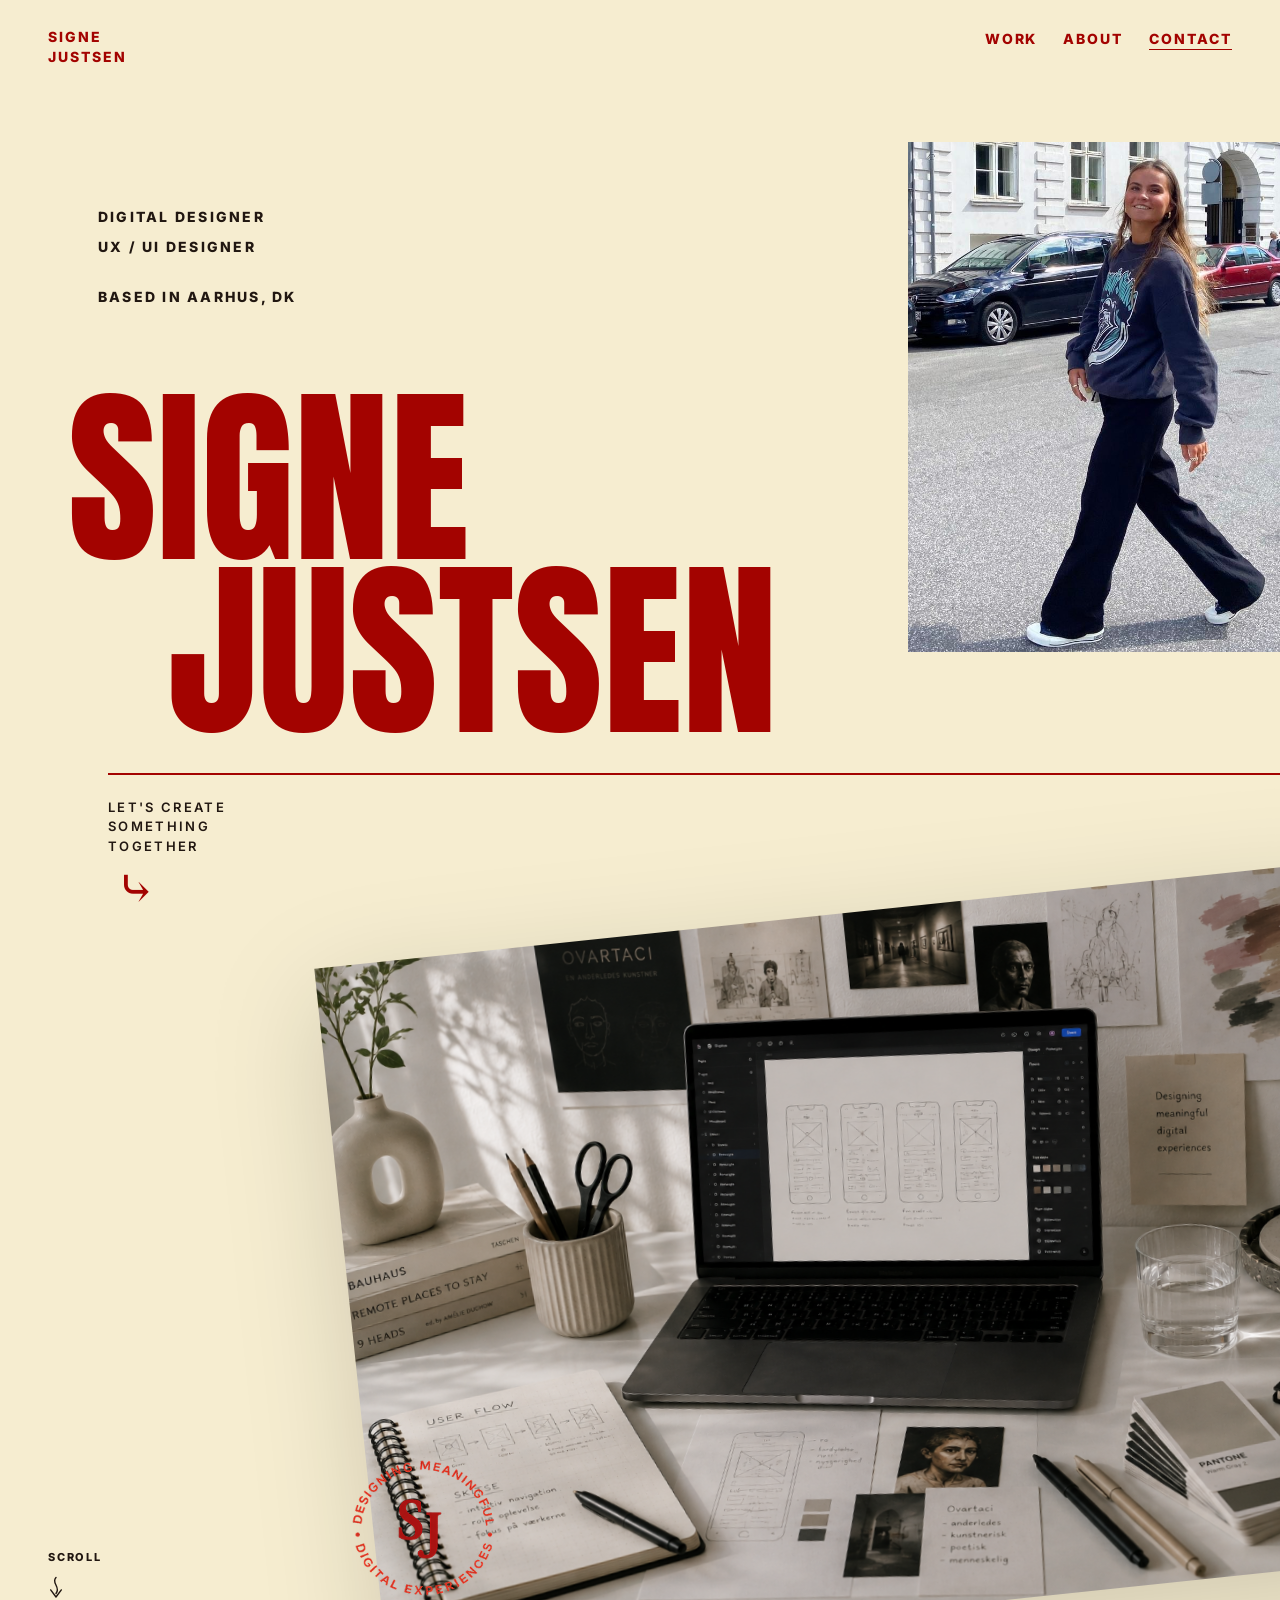
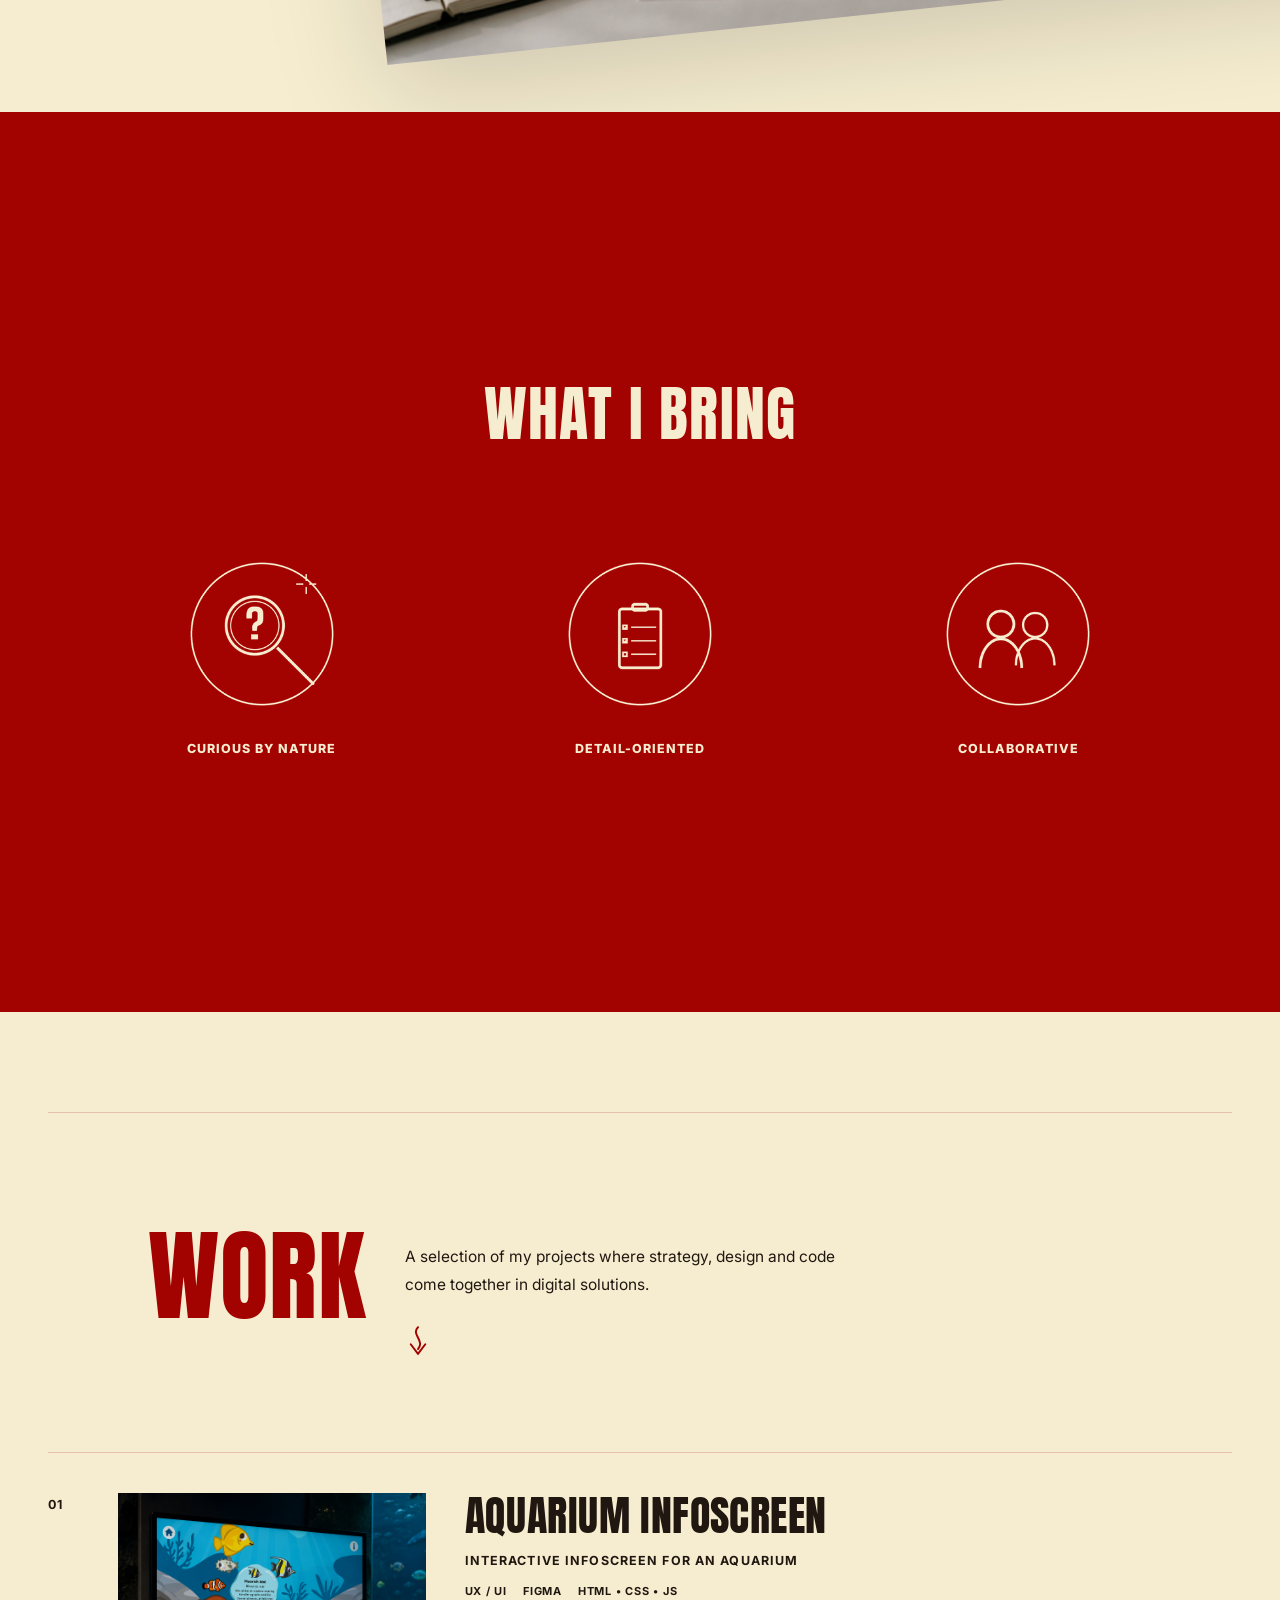
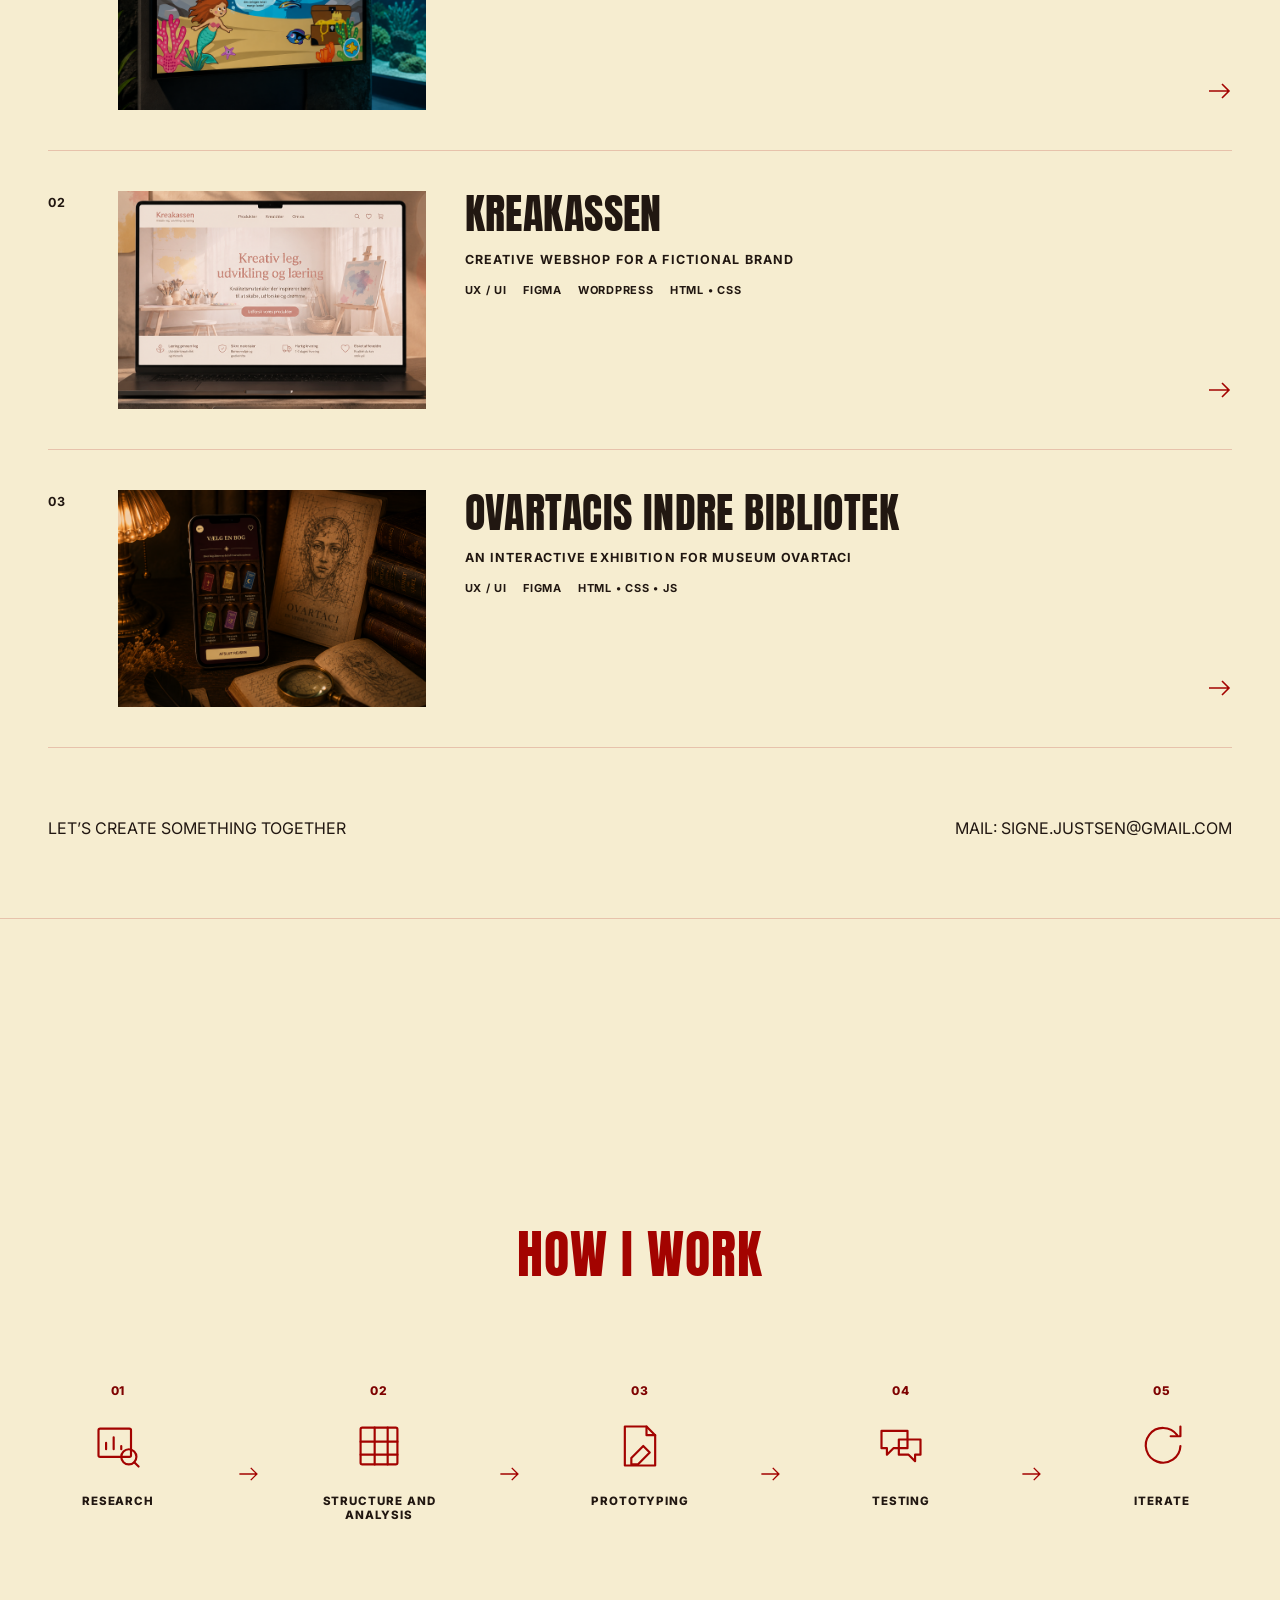
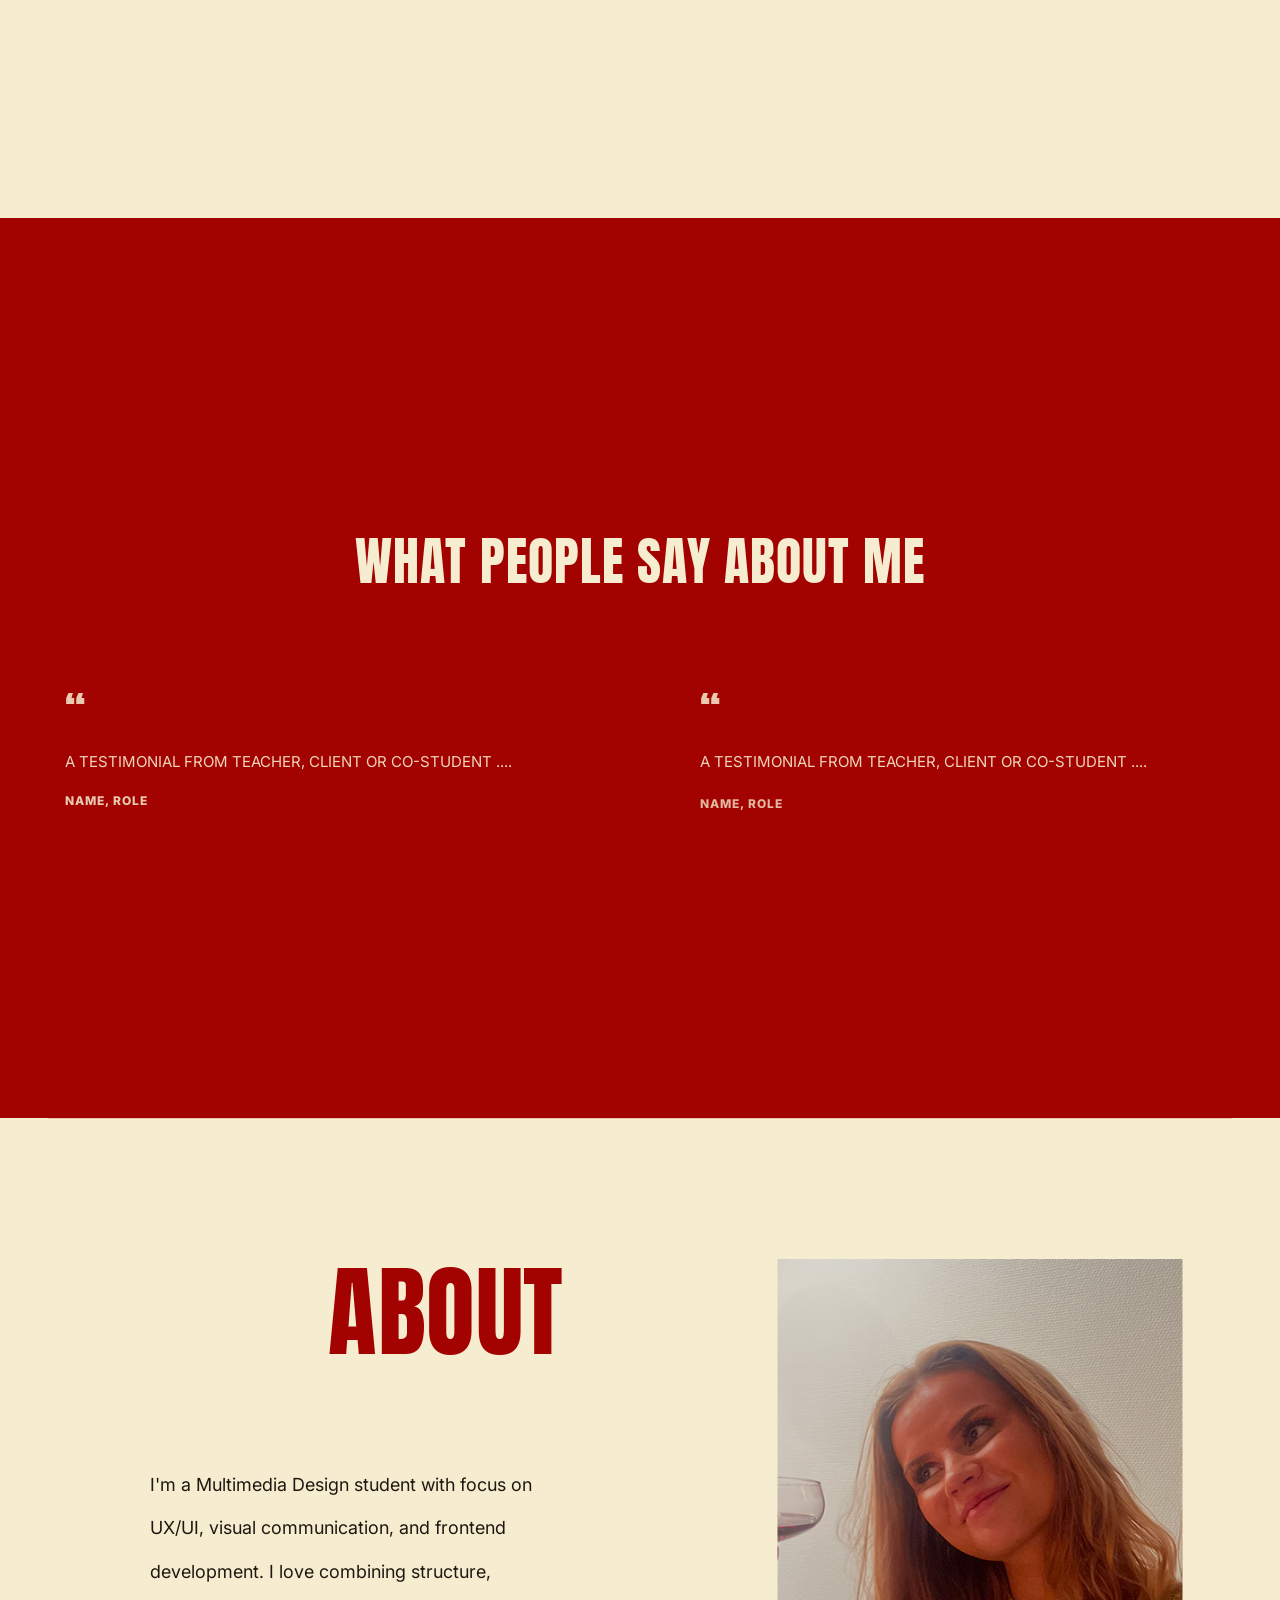
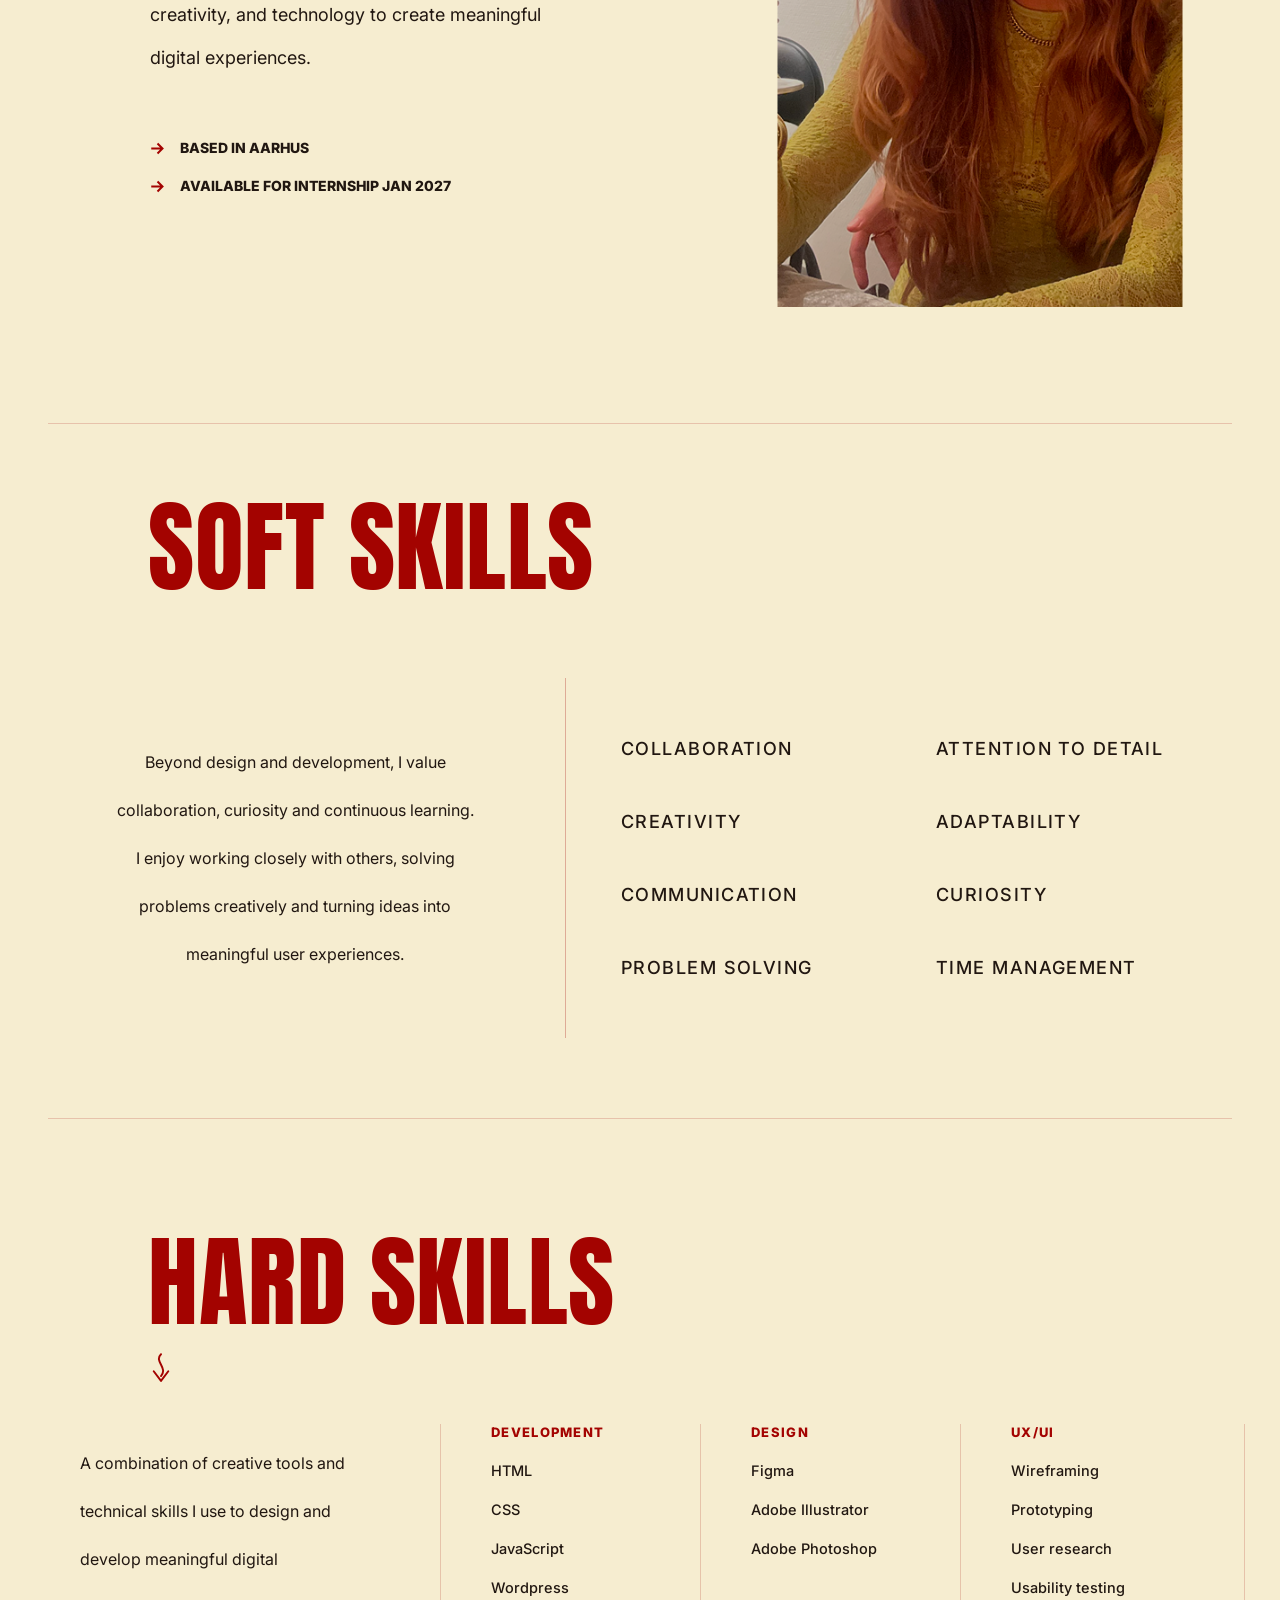
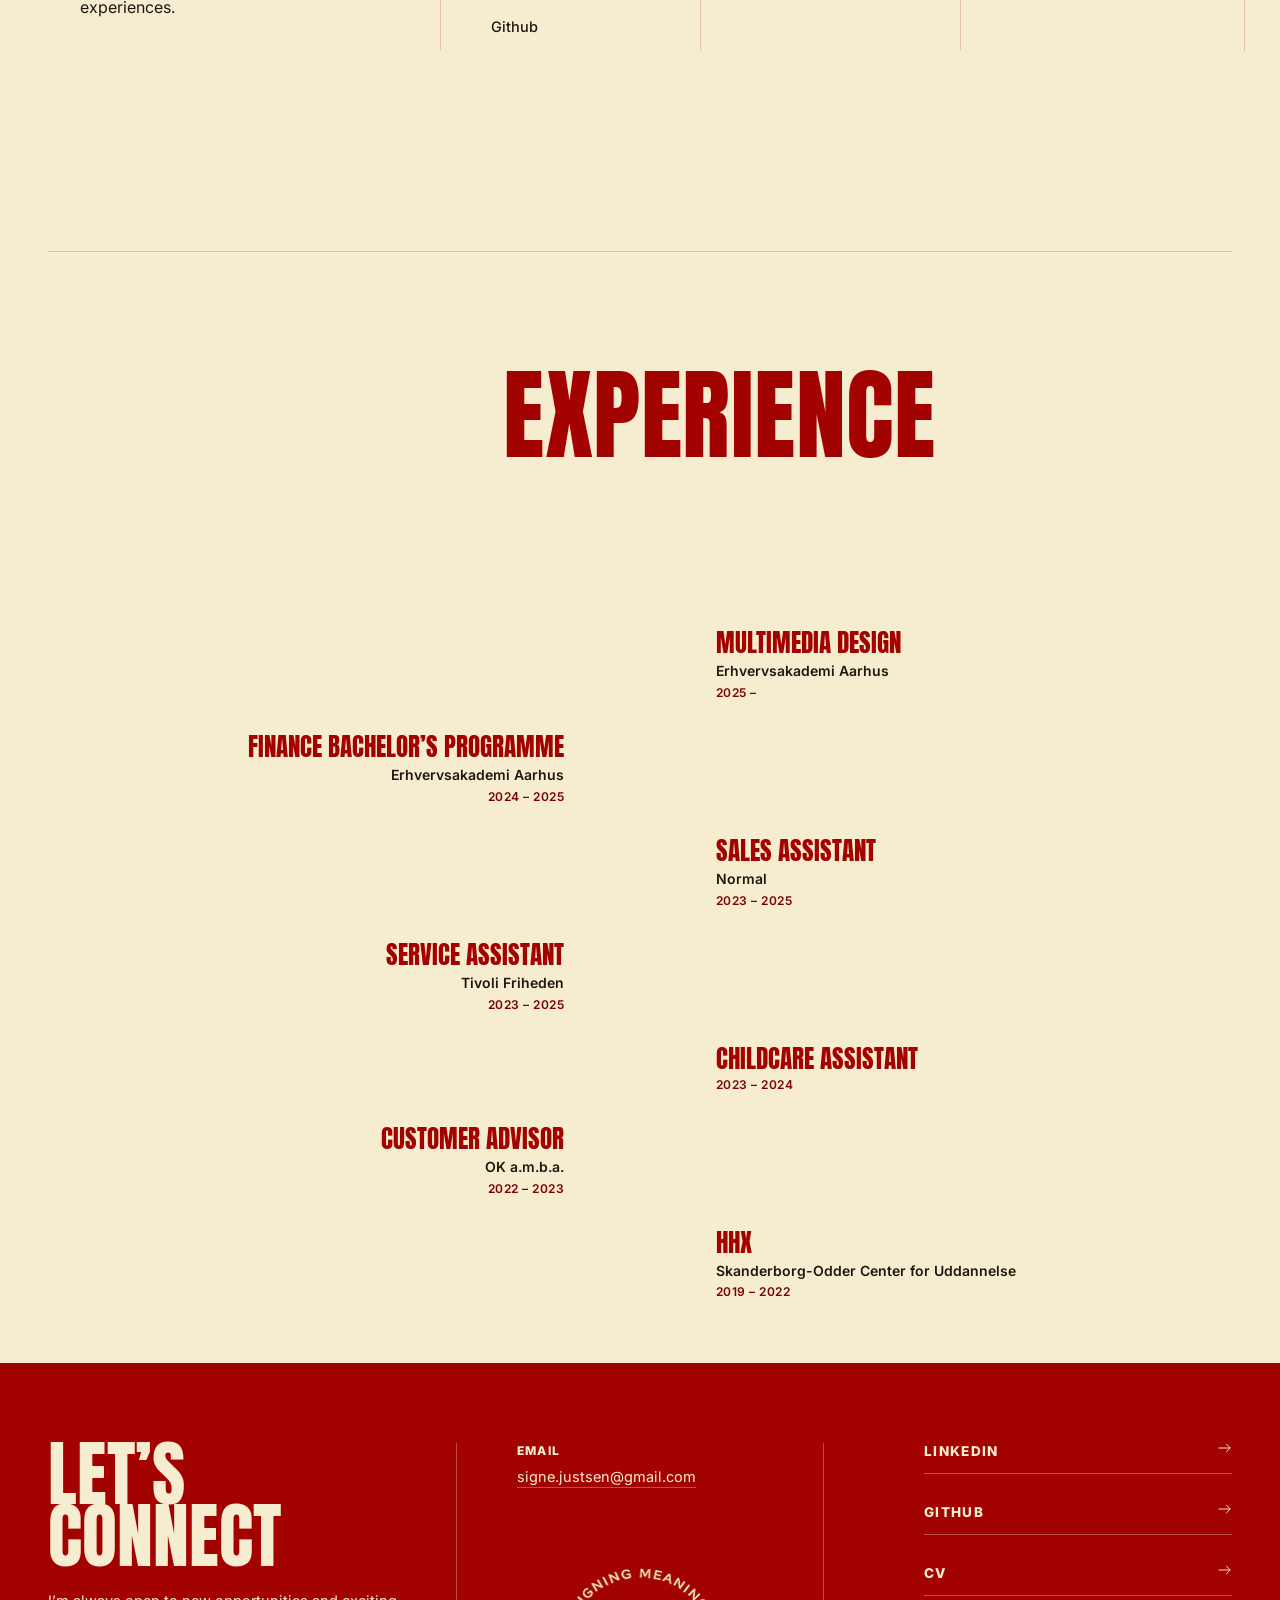
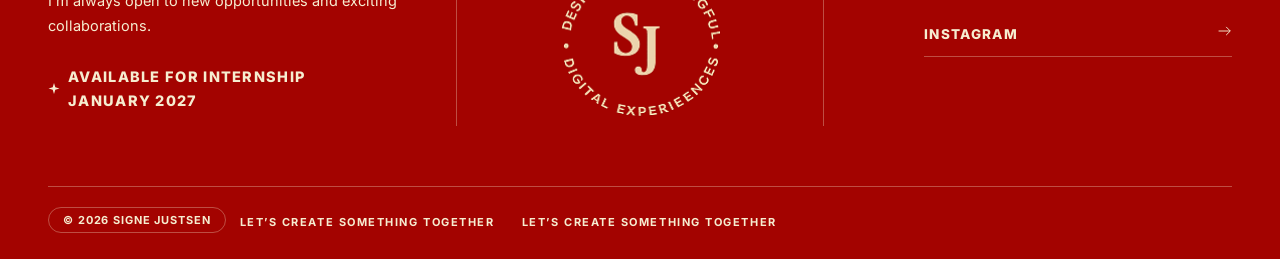
==== index.html @ f5163a3f "final commit" ====
<!doctype html>
<html lang="da">
  <head>
    <meta charset="UTF-8" />
    <meta name="viewport" content="width=device-width, initial-scale=1.0" />
    <title>Signe Justsen — Digital Designer &amp; UX/UI Designer</title>
    <meta name="description" content="Signe Justsen — Digital designer og UX/UI designer baseret i Aarhus. Se udvalgte projekter, kompetencer og kontaktinfo."/>
    <link rel="stylesheet" href="CSS/style.css"/>
  </head>
  <body>
    <header class="site-header">
      <a class="site-logo" href="#top">
        <span>SIGNE</span>
        <span>JUSTSEN</span>
      </a>
      <button
        class="nav-toggle"
        id="navToggle"
        aria-label="Åbn menu"
        aria-expanded="false"
        aria-controls="siteNav"
      >
        <span></span>
      </button>
      <nav class="site-nav" id="siteNav">
        <a href="#work">WORK</a>
        <a href="#about">ABOUT</a>
        <a href="#contact">CONTACT</a>
      </nav>
    </header>

    <main class="page" id="top">
      <!-- HERO -->
      <section class="hero wrap">
        <div class="hero__top">
          <div class="hero__intro hero-anim">
            <p>DIGITAL DESIGNER</p>
            <p>UX / UI DESIGNER</p>
            <p>BASED IN AARHUS, DK</p>
          </div>
          <img
            class="hero__portrait hero-anim site-img"
            src="img/landingpage/hero-portrait.jpg"
            alt="Portræt af Signe Justsen"
          />
        </div>

        <h1 class="hero__title hero-anim">
          <span>SIGNE</span>
          <span class="hero__title__justsen">JUSTSEN</span>
        </h1>

        <div class="hero-tagline">
          <div class="hero-tagline__line"></div>

          <div class="hero-tagline__text">
            <p>
              LET'S CREATE<br />
              SOMETHING<br />
              TOGETHER
            </p>

            <span class="hero-tagline__arrow">⤷</span>
          </div>
        </div>

        <div class="hero__media hero-anim">
          <img
            class="hero__workshot site-img"
            src="img/landingpage/hero-work.jpg"
            alt="Bærbar computer med Lumina-webshop projektet på skærmen"
          />
        </div>

        <div class="hero__bottom">
          <div class="hero__scroll">
            <span>SCROLL</span>
            <svg
              viewBox="0 0 18 28"
              fill="none"
              xmlns="http://www.w3.org/2000/svg"
              stroke="currentColor"
              stroke-width="1.6"
              stroke-linecap="round"
              stroke-linejoin="round"
            >
              <path d="M9 1C3 7 15 12 9 19" />
              <path d="M3 15l6 8 6-8" />
            </svg>
          </div>

          <div class="seal" aria-hidden="true">
            <img
              class="site-img"
              src="img/icons/seal-red.png"
              alt=""
              loading="lazy"
            />
          </div>
        </div>
      </section>

      <!-- WHAT I BRING -->
      <section class="bring reveal">
        <div class="wrap">
          <h2 class="bring__heading">WHAT I BRING</h2>
          <div class="bring__grid">
            <div class="bring__item">
              <div class="bring__icon">
                <img
                  class="site-img"
                  src="img/bring/icon-curious.png"
                  alt=""
                  loading="lazy"
                />
              </div>
              <p>CURIOUS BY NATURE</p>
            </div>
            <div class="bring__item">
              <div class="bring__icon">
                <img
                  class="site-img"
                  src="img/bring/icon-detail.png"
                  alt=""
                  loading="lazy"
                />
              </div>
              <p>DETAIL-ORIENTED</p>
            </div>
            <div class="bring__item">
              <div class="bring__icon">
                <img
                  class="site-img"
                  src="img/bring/icon-collaborative.png"
                  alt=""
                  loading="lazy"
                />
              </div>
              <p>COLLABORATIVE</p>
            </div>
          </div>
        </div>
      </section>

      <!-- WORK -->
      <section id="work" class="work section wrap reveal">
        <div class="section-head">
          <h2>WORK</h2>
          <div class="eyebrow-arrow">
            <svg
              viewBox="0 0 18 28"
              fill="none"
              xmlns="http://www.w3.org/2000/svg"
              stroke="currentColor"
              stroke-width="1.6"
              stroke-linecap="round"
              stroke-linejoin="round"
            >
              <path d="M9 1C3 7 15 12 9 19" />
              <path d="M3 15l6 8 6-8" />
            </svg>
          </div>
          <p>
            A selection of my projects where strategy, design and code come
            together in digital solutions.
          </p>
        </div>

        <div class="project-list">
          <a class="project-card reveal" href="akvarie.html">
            <span class="project-card__index">01</span>
            <span class="project-card__thumb"
              ><img
                class="site-img"
                src="img/landingpage/akvarie.jpg"
                alt="AQUARIUM INFOSCREEN"
                loading="lazy"
            /></span>
            <div class="project-card__text">
              <h3>AQUARIUM INFOSCREEN</h3>
              <p>INTERACTIVE INFOSCREEN FOR AN AQUARIUM</p>
              <div class="project-card__meta">
                <span>UX / UI</span><span>FIGMA</span
                ><span>HTML • CSS • JS</span>
              </div>
            </div>
            <span class="project-card__arrow">
              <svg
                viewBox="0 0 24 16"
                fill="none"
                xmlns="http://www.w3.org/2000/svg"
                stroke="currentColor"
                stroke-width="1.6"
              >
                <path d="M1 8h20M14 1l7 7-7 7" />
              </svg>
            </span>
          </a>

          <a class="project-card reveal" href="kreakassen.html">
            <span class="project-card__index">02</span>
            <span class="project-card__thumb"
              ><img
                class="site-img"
                src="img/projects/kreakassen/kk-hero.png"
                alt="Kreakassen"
                loading="lazy"
            /></span>
            <div class="project-card__text">
              <h3>KREAKASSEN</h3>
              <p>CREATIVE WEBSHOP FOR A FICTIONAL BRAND</p>
              <div class="project-card__meta">
                <span>UX / UI</span><span>FIGMA</span><span>WORDPRESS</span
                ><span>HTML • CSS</span>
              </div>
            </div>
            <span class="project-card__arrow">
              <svg
                viewBox="0 0 24 16"
                fill="none"
                xmlns="http://www.w3.org/2000/svg"
                stroke="currentColor"
                stroke-width="1.6"
              >
                <path d="M1 8h20M14 1l7 7-7 7" />
              </svg>
            </span>
          </a>

          <a class="project-card reveal" href="ovartaci.html">
            <span class="project-card__index">03</span>
            <span class="project-card__thumb"
              ><img
                class="site-img"
                src="img/landingpage/ovartaci.jpg"
                alt="Ovartacis Indre Bibliotek"
                loading="lazy"
            /></span>
            <div class="project-card__text">
              <h3>OVARTACIS INDRE BIBLIOTEK</h3>
              <p>AN INTERACTIVE EXHIBITION FOR MUSEUM OVARTACI</p>
              <div class="project-card__meta">
                <span>UX / UI</span><span>FIGMA</span
                ><span>HTML • CSS • JS</span>
              </div>
            </div>
            <span class="project-card__arrow">
              <svg
                viewBox="0 0 24 16"
                fill="none"
                xmlns="http://www.w3.org/2000/svg"
                stroke="currentColor"
                stroke-width="1.6"
              >
                <path d="M1 8h20M14 1l7 7-7 7" />
              </svg>
            </span>
          </a>
        </div>

        <div class="work-footer">
          <span>LET’S CREATE SOMETHING TOGETHER</span>
          <span>MAIL: SIGNE.JUSTSEN@GMAIL.COM</span>
        </div>
      </section>

      <!-- HOW I WORK -->
      <section class="how reveal" id="howIWork">
        <div class="wrap">
          <h2 class="how__heading">HOW I WORK</h2>
          <div class="how__row">
            <div class="how__step">
              <span class="how__num">01</span>
              <span class="how__icon">
                <svg
                  viewBox="0 0 48 48"
                  fill="none"
                  xmlns="http://www.w3.org/2000/svg"
                  stroke="currentColor"
                  stroke-width="2"
                  stroke-linecap="round"
                  stroke-linejoin="round"
                >
                  <rect x="6" y="8" width="30" height="26" rx="1.5" />
                  <path d="M13 27v-6M20 27v-11M27 27v-3" />
                  <circle cx="34" cy="34" r="7" />
                  <path d="M39 39l4 4" />
                </svg>
              </span>
              <span class="how__label">RESEARCH</span>
            </div>

            <span class="how__arrow">
              <svg
                viewBox="0 0 24 16"
                fill="none"
                xmlns="http://www.w3.org/2000/svg"
                stroke="currentColor"
                stroke-width="1.6"
              >
                <path d="M1 8h20M14 1l7 7-7 7" />
              </svg>
            </span>

            <div class="how__step">
              <span class="how__num">02</span>
              <span class="how__icon">
                <svg
                  viewBox="0 0 48 48"
                  fill="none"
                  xmlns="http://www.w3.org/2000/svg"
                  stroke="currentColor"
                  stroke-width="2"
                  stroke-linecap="round"
                  stroke-linejoin="round"
                >
                  <rect x="7" y="7" width="34" height="34" rx="1.5" />
                  <path d="M7 20h34M7 32h34M20 7v34M32 7v34" />
                </svg>
              </span>
              <span class="how__label">STRUCTURE AND ANALYSIS</span>
            </div>

            <span class="how__arrow">
              <svg
                viewBox="0 0 24 16"
                fill="none"
                xmlns="http://www.w3.org/2000/svg"
                stroke="currentColor"
                stroke-width="1.6"
              >
                <path d="M1 8h20M14 1l7 7-7 7" />
              </svg>
            </span>

            <div class="how__step">
              <span class="how__num">03</span>
              <span class="how__icon">
                <svg
                  viewBox="0 0 48 48"
                  fill="none"
                  xmlns="http://www.w3.org/2000/svg"
                  stroke="currentColor"
                  stroke-width="2"
                  stroke-linecap="round"
                  stroke-linejoin="round"
                >
                  <path d="M10 6h20l8 8v28H10z" />
                  <path d="M30 6v8h8" />
                  <path d="M27 24l6 6-11 11h-6v-6z" />
                </svg>
              </span>
              <span class="how__label">PROTOTYPING</span>
            </div>

            <span class="how__arrow">
              <svg
                viewBox="0 0 24 16"
                fill="none"
                xmlns="http://www.w3.org/2000/svg"
                stroke="currentColor"
                stroke-width="1.6"
              >
                <path d="M1 8h20M14 1l7 7-7 7" />
              </svg>
            </span>

            <div class="how__step">
              <span class="how__num">04</span>
              <span class="how__icon">
                <svg
                  viewBox="0 0 48 48"
                  fill="none"
                  xmlns="http://www.w3.org/2000/svg"
                  stroke="currentColor"
                  stroke-width="2"
                  stroke-linecap="round"
                  stroke-linejoin="round"
                >
                  <path d="M6 10h24v16H17l-6 6v-6H6z" />
                  <path d="M22 18h20v14h-5v6l-6-6h-9z" />
                </svg>
              </span>
              <span class="how__label">TESTING</span>
            </div>

            <span class="how__arrow">
              <svg
                viewBox="0 0 24 16"
                fill="none"
                xmlns="http://www.w3.org/2000/svg"
                stroke="currentColor"
                stroke-width="1.6"
              >
                <path d="M1 8h20M14 1l7 7-7 7" />
              </svg>
            </span>

            <div class="how__step">
              <span class="how__num">05</span>
              <span class="how__icon">
                <svg
                  viewBox="0 0 48 48"
                  fill="none"
                  xmlns="http://www.w3.org/2000/svg"
                  stroke="currentColor"
                  stroke-width="2"
                  stroke-linecap="round"
                  stroke-linejoin="round"
                >
                  <path d="M38 14A16 16 0 1 0 41 24" />
                  <path d="M41 6v9h-9" />
                </svg>
              </span>
              <span class="how__label">ITERATE</span>
            </div>
          </div>
        </div>
      </section>

      <!-- WHAT PEOPLE SAY ABOUT ME -->
      <section class="testimonials reveal">
        <div class="wrap">
          <h2 class="testimonials__heading">WHAT PEOPLE SAY ABOUT ME</h2>
          <div class="testimonials__grid">
            <div class="testimonial">
              <span class="testimonial__mark">“</span>
              <p class="testimonial__quote">
                A TESTIMONIAL FROM TEACHER, CLIENT OR CO-STUDENT ....
              </p>
              <span class="testimonial__name">NAME, ROLE</span>
            </div>
            <div class="testimonial">
              <span class="testimonial__mark">“</span>
              <p class="testimonial__quote">
                A TESTIMONIAL FROM TEACHER, CLIENT OR CO-STUDENT ....
              <span class="testimonial__name">NAME, ROLE</span>
            </div>
          </div>
        </div>
      </section>

      <!-- ABOUT -->
      <section id="about" class="about section wrap reveal">
        <div class="section-head section-head--single">
          <h2 class="title-about">ABOUT</h2>
        </div>

        <div class="about__grid">
          <div class="about__text">
            <p>
              I'm a Multimedia Design student with focus on UX/UI, visual
              communication, and frontend development. I love combining
              structure, creativity, and technology to create meaningful digital
              experiences.
            </p>
            <ul class="about__list">
              <li>
                <svg
                  viewBox="0 0 12 12"
                  fill="none"
                  xmlns="http://www.w3.org/2000/svg"
                  stroke="currentColor"
                  stroke-width="1.6"
                >
                  <path d="M1 6h9M6 2l4 4-4 4" />
                </svg>
                BASED IN AARHUS
              </li>
              <li>
                <svg
                  viewBox="0 0 12 12"
                  fill="none"
                  xmlns="http://www.w3.org/2000/svg"
                  stroke="currentColor"
                  stroke-width="1.6"
                >
                  <path d="M1 6h9M6 2l4 4-4 4" />
                </svg>
                AVAILABLE FOR INTERNSHIP JAN 2027
              </li>
            </ul>
          </div>

          <img
            class="about__image site-img"
            src="img/landingpage/about-portrait.jpg"
            alt="Portræt af Signe"
          />
        </div>
      </section>

      <!-- SOFT SKILLS -->
      <section class="soft-skills section wrap reveal">
        <div class="section-head section-head--single">
          <h2>SOFT SKILLS</h2>
        </div>

        <div class="soft-skills__grid">
          <div class="soft-skills__intro">
            <p>
              Beyond design and development, I value collaboration, curiosity
              and continuous learning. I enjoy working closely with others,
              solving problems creatively and turning ideas into meaningful user
              experiences.
            </p>
          </div>

          <div class="soft-skills__divider"></div>

          <div class="soft-skills__col">
            <ul>
              <li>COLLABORATION</li>
              <li>CREATIVITY</li>
              <li>COMMUNICATION</li>
              <li>PROBLEM SOLVING</li>
            </ul>
          </div>

          <div class="soft-skills__col soft-skills__col--offset">
            <ul>
              <li>ATTENTION TO DETAIL</li>
              <li>ADAPTABILITY</li>
              <li>CURIOSITY</li>
              <li>TIME MANAGEMENT</li>
            </ul>
          </div>
        </div>
      </section>

      <!-- HARD SKILLS -->
      <section class="skills section wrap reveal">
        <div class="section-head section-head--single">
          <h2>HARD SKILLS</h2>
          <div class="eyebrow-arrow">
            <svg
              viewBox="0 0 18 28"
              fill="none"
              xmlns="http://www.w3.org/2000/svg"
              stroke="currentColor"
              stroke-width="1.6"
              stroke-linecap="round"
              stroke-linejoin="round"
            >
              <path d="M9 1C3 7 15 12 9 19" />
              <path d="M3 15l6 8 6-8" />
            </svg>
          </div>
        </div>

        <div class="skills__grid">
          <div class="skills__intro">
            <p>
              A combination of creative tools and technical skills I use to
              design and develop meaningful digital experiences.
            </p>
          </div>

          <div class="skills__col">
            <h3>DEVELOPMENT</h3>
            <ul>
              <li>HTML</li>
              <li>CSS</li>
              <li>JavaScript</li>
              <li>Wordpress</li>
              <li>Github</li>
            </ul>
          </div>

          <div class="skills__col">
            <h3>DESIGN</h3>
            <ul>
              <li>Figma</li>
              <li>Adobe Illustrator</li>
              <li>Adobe Photoshop</li>
            </ul>
          </div>

          <div class="skills__col">
            <h3>UX/UI</h3>
            <ul>
              <li>Wireframing</li>
              <li>Prototyping</li>
              <li>User research</li>
              <li>Usability testing</li>
            </ul>
          </div>
        </div>
      </section>

      <!-- EXPERIENCE -->
      <section class="section wrap reveal">
        <div class="section-head section-head--single" id="experience-title">
          <h2>EXPERIENCE</h2>
        </div>

        <div class="timeline">
          <div class="timeline__track" id="timelineTrack">
            <svg
              class="timeline__line"
              id="timelineLine"
              viewBox="0 0 100 1000"
              preserveAspectRatio="none"
            >
              <path
                id="timelinePath"
                d="M57.7,2.5 C55.8,21.1 46.6,64.9 46.4,113.8 C46.2,162.7 56.3,235.3 56.6,296.1 C56.9,356.9 48.0,416.0 48.2,478.4 C48.4,540.8 58.4,603.4 58.0,670.7 C57.6,738.0 46.9,827.5 45.7,882.4 C44.6,937.3 50.2,980.4 51.1,1000.0"
              />
            </svg>

            <div class="timeline__list">
              <div class="timeline__item reveal">
                <p class="timeline__role">Multimedia design</p>
                <p class="timeline__org">Erhvervsakademi Aarhus</p>
                <span class="timeline__date">2025 –</span>
              </div>

              <div class="timeline__item reveal">
                <p class="timeline__role">Finance bachelor’s programme</p>
                <p class="timeline__org">Erhvervsakademi Aarhus</p>
                <span class="timeline__date">2024 – 2025</span>
              </div>

              <div class="timeline__item reveal">
                <p class="timeline__role">Sales assistant</p>
                <p class="timeline__org">Normal</p>
                <span class="timeline__date">2023 – 2025</span>
              </div>

              <div class="timeline__item reveal">
                <p class="timeline__role">Service assistant</p>
                <p class="timeline__org">Tivoli Friheden</p>
                <span class="timeline__date">2023 – 2025</span>
              </div>

              <div class="timeline__item reveal">
                <p class="timeline__role">Childcare assistant</p>
                <span class="timeline__date">2023 – 2024</span>
              </div>

              <div class="timeline__item reveal">
                <p class="timeline__role">Customer advisor</p>
                <p class="timeline__org">OK a.m.b.a.</p>
                <span class="timeline__date">2022 – 2023</span>
              </div>

              <div class="timeline__item reveal">
                <p class="timeline__role">HHX</p>
                <p class="timeline__org">
                  Skanderborg-Odder Center for Uddannelse
                </p>
                <span class="timeline__date">2019 – 2022</span>
              </div>
            </div>
          </div>
        </div>
      </section>
    </main>

    <!-- FOOTER -->
    <footer id="contact" class="footer reveal">
      <div class="wrap footer__grid">
        <div class="footer__left">
          <h2>LET’S CONNECT</h2>
          <p>
            I’m always open to new opportunities and exciting collaborations.
          </p>
          <p class="footer__availability">
            <svg width="12" height="12" viewBox="0 0 24 24" fill="currentColor">
              <path
                d="M12 0l2.6 8.4L23 11l-8.4 2.6L12 22l-2.6-8.4L1 11l8.4-2.6z"
              />
            </svg>
            AVAILABLE FOR INTERNSHIP<br />JANUARY 2027
          </p>
        </div>

        <div class="footer__mid">
          <div class="footer__email">
            <span>EMAIL</span>
            <a href="mailto:signe.justsen@gmail.com">signe.justsen@gmail.com</a>
          </div>

          <div class="seal seal--on-red" aria-hidden="true">
            <img
              class="site-img"
              src="img/icons/seal-cream.png"
              alt=""
              loading="lazy"
            />
          </div>
        </div>

        <div class="footer__links">
          <a href="https://www.linkedin.com/in/signe-justsen-0b3811287/" target="_blank" rel="noopener"
            >LINKEDIN
            <svg
              viewBox="0 0 24 16"
              fill="none"
              xmlns="http://www.w3.org/2000/svg"
              stroke="currentColor"
              stroke-width="1.6"
            >
              <path d="M1 8h20M14 1l7 7-7 7" />
            </svg>
          </a>
          <a href="https://github.com/signejustsen" target="_blank" rel="noopener"
            >GITHUB
            <svg
              viewBox="0 0 24 16"
              fill="none"
              xmlns="http://www.w3.org/2000/svg"
              stroke="currentColor"
              stroke-width="1.6"
            >
              <path d="M1 8h20M14 1l7 7-7 7" />
            </svg>
          </a>
          <a href="cv-signejustsen.docx" target="_blank" rel="noopener"
            >CV
            <svg
              viewBox="0 0 24 16"
              fill="none"
              xmlns="http://www.w3.org/2000/svg"
              stroke="currentColor"
              stroke-width="1.6"
            >
              <path d="M1 8h20M14 1l7 7-7 7" />
            </svg>
          </a>
          <a href="https://www.instagram.com/signe.justsen" target="_blank" rel="noopener"
            >INSTAGRAM
            <svg
              viewBox="0 0 24 16"
              fill="none"
              xmlns="http://www.w3.org/2000/svg"
              stroke="currentColor"
              stroke-width="1.6"
            >
              <path d="M1 8h20M14 1l7 7-7 7" />
            </svg>
          </a>
        </div>
      </div>

      <div class="wrap footer__bottom">
        <span class="footer__tag">© 2026 SIGNE JUSTSEN</span>
        <div class="marquee">
          <div class="marquee__track">
            <span>LET’S CREATE SOMETHING TOGETHER</span>
            <span>LET’S CREATE SOMETHING TOGETHER</span>
          </div>
        </div>
      </div>
    </footer>

    <button class="to-top" id="toTop" aria-label="Til toppen">
      <svg
        viewBox="0 0 18 28"
        fill="none"
        xmlns="http://www.w3.org/2000/svg"
        stroke="currentColor"
        stroke-width="1.8"
        stroke-linecap="round"
        stroke-linejoin="round"
      >
        <path d="M9 27V3M2 10l7-8 7 8" />
      </svg>
    </button>

    <script src="JS/script.js"></script>
  </body>
</html>
---- CSS/style.css ----
/* Signe Justsen — Portfolio */

@import url("https://fonts.googleapis.com/css2?family=Anton&family=Inter:wght@400;500;600;700;800;900&display=swap");

:root {
  --bg: #f6edd0;
  --red: #a30300;
  --red-dark: #7e0200;
  --ink: #211711;

  --line: rgba(163, 3, 0, 0.18);
  --line-on-red: rgba(246, 237, 208, 0.32);

  --display: "Anton", "Arial Narrow", sans-serif;
  --body: "Inter", sans-serif;

  --maxw: 1360px;
  --gutter: 48px;

  --ease: cubic-bezier(0.22, 0.61, 0.36, 1);
}

*,
*::before,
*::after {
  box-sizing: border-box;
}
html {
  scroll-behavior: smooth;
}
body {
  margin: 0;
  background: var(--bg);
  color: var(--ink);
  font-family: var(--body);
  overflow-x: hidden;
  -webkit-font-smoothing: antialiased;
}
img {
  display: block;
  max-width: 100%;
}
a {
  text-decoration: none;
  color: inherit;
}
ul {
  margin: 0;
  padding: 0;
  list-style: none;
}
p {
  margin: 0;
}
h1,
h2,
h3 {
  margin: 0;
}

:focus-visible {
  outline: 2px solid var(--red);
  outline-offset: 3px;
}

.wrap {
  width: min(calc(100% - 96px), 1360px);
  margin-inline: auto;
}

/* ---------- header ---------- */
.site-header {
  position: fixed;
  top: 0;
  left: 0;
  right: 0;
  z-index: 100;
  display: flex;
  justify-content: space-between;
  align-items: flex-start;
  padding: 28px 48px;
  mix-blend-mode: normal;
}

.site-logo {
  display: flex;
  flex-direction: column;
  gap: 1px;
  color: var(--red);
  font-family: var(--body);
  font-size: 14px;
  font-weight: 800;
  letter-spacing: 0.14em;
  line-height: 1.35;
}

.site-nav {
  display: flex;
  gap: 26px;
}

.site-nav a {
  color: var(--red);
  font-size: 14px;
  font-weight: 800;
  letter-spacing: 0.14em;
  padding: 2px 0;
  border-bottom: 1px solid transparent;
  transition: border-color var(--ease) 0.2s;
}

.site-nav a:hover,
.site-nav a.active {
  border-color: var(--red);
}

.nav-toggle {
  display: none;
  width: 26px;
  height: 20px;
  position: relative;
  background: none;
  border: none;
  padding: 0;
  cursor: pointer;
}

.nav-toggle span,
.nav-toggle span::before,
.nav-toggle span::after {
  content: "";
  position: absolute;
  left: 0;
  right: 0;
  height: 2px;
  background: var(--red);
  transition:
    transform 0.25s var(--ease),
    opacity 0.25s var(--ease),
    top 0.25s var(--ease);
}

.nav-toggle span {
  top: 9px;
}
.nav-toggle span::before {
  top: -8px;
}
.nav-toggle span::after {
  top: 8px;
}
.nav-toggle[aria-expanded="true"] span {
  background: transparent;
}
.nav-toggle[aria-expanded="true"] span::before {
  top: 0;
  transform: rotate(45deg);
}
.nav-toggle[aria-expanded="true"] span::after {
  top: 0;
  transform: rotate(-45deg);
}

/* project sub-page header */
.site-header--project {
  align-items: center;
}
.back-link,
.next-link {
  color: var(--red);
  font-size: 11px;
  font-weight: 800;
  letter-spacing: 0.14em;
  display: inline-flex;
  align-items: center;
  gap: 8px;
}

.back-link svg,
.next-link svg {
  width: 14px;
  height: 14px;
}

.next-link {
  flex-direction: row-reverse;
}

.page {
  padding-top: 96px;
}

/* ---------- shared section head ---------- */
.eyebrow-arrow {
  color: var(--red);
  margin-top: 14px;
}
.eyebrow-arrow svg {
  width: 26px;
  height: 34px;
}

.section {
  padding: 120px 0 10px;
  border-top: 1px solid var(--line);
}

.section-head {
  display: grid;
  grid-template-columns: auto 1fr;
  column-gap: 40px;
  row-gap: 14px;
  align-items: start;
  margin-bottom: 88px;
}
.section-head h2 {
  grid-row: 1 / 3;
  color: var(--red);
  font-family: var(--display);
  font-weight: 400;
  font-size: clamp(52px, 8.5vw, 100px);
  line-height: 0.86;
  letter-spacing: 0.005em;
  text-transform: uppercase;
}
.section-head .eyebrow-arrow {
  grid-row: 2;
  align-self: start;
}
.section-head p {
  grid-column: 2;
  grid-row: 1;
  max-width: 440px;
  font-size: 15.5px;
  line-height: 1.75;
  padding-top: 10px;
}
.section-head--single h2 {
  grid-row: auto;
}

/* HERO */
.hero {
  padding-bottom: 110px;
}

.hero__top {
  display: grid;
  grid-template-columns: 1fr 420px;
  column-gap: 60px;
  align-items: start;
  padding-top: 26px;
}

.hero__intro {
  font-size: 14px;
  font-weight: 800;
  line-height: 2.15;
  letter-spacing: 0.16em;
  margin-top: 80px;
  max-width: 220px;
  margin-left: 50px;
}

.hero__intro p:last-child {
  margin-top: 20px;
}

.hero__portrait {
  position: absolute;
  margin-left: 860px;
  margin-top: 20px;
  width: 440px;
  height: 510px;
  object-fit: cover;
}

.hero__portrait img {
  width: 100%;
  height: 100%;
  object-fit: cover;
}

.hero__title {
  color: var(--red);
  font-family: var(--display);
  font-weight: 400;
  font-size: clamp(120px, 15vw, 260px);
  line-height: 0.9;
  letter-spacing: 0rem;
  text-transform: uppercase;
  margin-top: 80px;
  margin-left: 20px;
}

.hero__title__justsen {
  margin-left: 100px;
}

.hero__title span {
  display: block;
}

.hero-tagline {
  margin-top: 35px;
  margin-left: 60px;
  display: flex;
  flex-direction: column;
  align-items: flex-start;
  gap: 18px;
}

.hero-tagline__line {
  width: 1200px;
  height: 2px;
  background: var(--red);
}

.hero-tagline__text {
  position: relative;
  width: 220px;
}

.hero-tagline__text p {
  margin-top: 5px;
  font-size: 13px;
  font-weight: 600;
  letter-spacing: 0.18em;
  line-height: 1.5;
  text-transform: uppercase;
}

.hero-tagline__arrow {
  font-size: 48px;
  color: var(--red);
  display: inline-block;
  margin-top: 8px;
  margin-left: 8px;
  line-height: 1;
}

.hero__media {
  position: relative;
  width: 100vw;
  margin-left: calc(-50vw + 60%);
  min-height: 520px;
}

.hero__workshot {
  position: absolute;
  right: 0;
  width: 1050px;
  filter: drop-shadow(0 30px 55px rgba(0, 0, 0, 0.16));
  transform: rotate(-6deg);
}

.hero__workshot img {
  padding-bottom: 220px;
}

.hero__bottom {
  display: flex;
  justify-content: space-between;
  align-items: flex-end;
  margin-top: 38px;
}

.hero__scroll {
  display: flex;
  flex-direction: column;
  align-items: flex-start;
  gap: 12px;
  font-size: 11px;
  font-weight: 800;
  letter-spacing: 0.16em;
  margin-top: 80px;
}

.hero__scroll svg {
  width: 16px;
  height: 26px;
  animation: bob 2.2s var(--ease) infinite;
}
@keyframes bob {
  0%,
  100% {
    transform: translateY(0);
  }
  50% {
    transform: translateY(6px);
  }
}

.seal {
  position: absolute;
  width: 150px;
  height: 150px;
  flex-shrink: 0;
  margin-left: 300px;
}
.seal img {
  width: 100%;
  height: 100%;
  object-fit: contain;
}

/* WORK */
.work {
  margin-top: 100px;
}

.project-list {
  display: flex;
  flex-direction: column;
}

.project-card {
  display: grid;
  grid-template-columns: 32px minmax(180px, 26%) 1fr 30px;
  gap: clamp(20px, 3vw, 40px);
  align-items: start;
  padding: 40px 0;
  border-top: 1px solid var(--line);
  transition: opacity 0.25s var(--ease);
  position: relative;
  overflow: hidden;
}

.project-card:hover {
  opacity: 0.82;
}

.project-card__index {
  font-size: 12.5px;
  font-weight: 700;
  letter-spacing: 0.04em;
  padding-top: 4px;
}

.project-card__thumb {
  width: 100%;
  aspect-ratio: 334/236;
  overflow: hidden;
  background: #e9dcb4;
}

.project-card__thumb img {
  width: 100%;
  height: 100%;
  object-fit: cover;
  transition: transform 0.6s var(--ease);
}

.project-card:hover .project-card__thumb img {
  transform: scale(1.06);
}

.project-card__text {
  padding-top: 2px;
}

.project-card__text h3 {
  font-family: var(--display);
  font-weight: 400;
  font-size: clamp(26px, 3.6vw, 42px);
  letter-spacing: 0.01em;
  text-transform: uppercase;
  line-height: 1.02;
  margin-bottom: 16px;
}

.project-card__text p {
  font-size: 12.5px;
  font-weight: 700;
  letter-spacing: 0.09em;
  margin-bottom: 16px;
}

.project-card__meta {
  display: flex;
  flex-wrap: wrap;
  gap: 6px 16px;
}

.project-card__meta span {
  font-size: 11px;
  font-weight: 700;
  letter-spacing: 0.07em;
}

.project-card__arrow {
  justify-self: end;
  align-self: end;
  color: var(--red);
  padding-bottom: 6px;
}

.project-card__arrow svg {
  width: 24px;
  height: 18px;
  transition: transform 0.25s var(--ease);
}

.project-card:hover .project-card__arrow svg {
  transform: translateX(6px);
}

.work-footer {
  display: flex;
  justify-content: space-between;
  align-items: center;
  padding: 70px 0;
  border-top: 1px solid var(--line);
}

/* ABOUT */
.about {
  padding-top: 150px;
  padding-bottom: 200px;
}

.title-about {
  padding-left: 180px;
}

.about__grid {
  display: grid;
  grid-template-columns: 1fr 300px;
  gap: 70px;
  align-items: start;
  max-width: 980px;
  margin: 0 auto;
}

.about__image {
  width: 400px;
  height: 480px;
  object-fit: cover;
  transform: scale(1.35);
  transform-origin: center;
  margin-top: -100px;
}

.about__text p {
  font-size: 18px;
  line-height: 2.4;
  max-width: 36ch;
  margin-top: 20px;
}

.about__list {
  margin-top: 55px;
}

.about__list li {
  display: flex;
  align-items: center;
  gap: 15px;
  font-size: 14px;
  font-weight: 800;
  letter-spacing: 0.1.2em;
  margin-bottom: 10px;
  line-height: 2;
}

.about__list svg {
  width: 15px;
  height: 15px;
  color: var(--red);
  flex-shrink: 0;
}

/* SKILLS */
.skills {
  padding-bottom: 200px;
}

.skills__grid {
  display: grid;
  grid-template-columns: 270px repeat(3, 220px);
  column-gap: 40px;
  max-width: 1120px;
  margin: 0 auto;
}

.skills__col {
  border-left: 1px solid var(--line);
  padding-left: 50px;
  margin-top: -55px;
  margin-left: 50px;
  margin-right: -20px;
}

.skills__col:last-child {
  position: relative;
  border-right: none;
}

.skills__col:last-child::after {
  content: "";
  position: absolute;
  top: 0;
  bottom: 0;
  right: -95px;
  width: 1px;
  background: var(--line);
}

.skills__col:first-of-type {
  border-left: none;
  padding-left: 0;
}

.skills__intro p {
  font-size: 16px;
  line-height: 3;
  max-width: 32ch;
  margin-top: -40px;
}

.skills__col h3 {
  color: var(--red);
  font-size: 13px;
  font-weight: 800;
  letter-spacing: 0.1em;
  margin-bottom: 16px;
}

.skills__col li {
  font-size: 14.5px;
  font-weight: 500;
  line-height: 2;
  margin-bottom: 10px;
}

/* EXPERIENCE */
#experience-title {
  padding-left: 455px;
}

.timeline {
  padding: 70px 0 40px;
  max-width: 900px;
  margin: 0 auto;
}

.timeline__track {
  position: relative;
}

.timeline__line {
  position: absolute;
  top: 0;
  left: 0;
  width: 100%;
  height: 100%;
  overflow: visible;
  pointer-events: none;
}

.timeline__line path {
  fill: none;
  stroke: var(--red);
  stroke-width: 2.2;
  stroke-linecap: round;
  vector-effect: non-scaling-stroke;
}

.timeline__list {
  position: relative;
  display: flex;
  flex-direction: column;
  gap: 26px;
  padding: 10px 0;
}

.timeline__item {
  position: relative;
  width: 44%;
  padding: 4px 0;
}

.timeline__item:nth-child(odd) {
  align-self: flex-end;
  text-align: left;
  padding-left: 22px;
}

.timeline__item:nth-child(even) {
  align-self: flex-start;
  text-align: right;
  padding-right: 22px;
}

.timeline__role {
  font-family: var(--display);
  font-weight: 400;
  font-size: clamp(19px, 2.1vw, 25px);
  color: var(--red);
  text-transform: uppercase;
  line-height: 1.05;
  margin-bottom: 5px;
}

.timeline__org {
  font-size: 14px;
  font-weight: 600;
  line-height: 1.4;
}

.timeline__date {
  display: block;
  font-size: 12px;
  font-weight: 600;
  color: var(--red-dark);
  letter-spacing: 0.04em;
  margin-top: 4px;
}

@media (max-width: 640px) {
  .timeline__item,
  .timeline__item:nth-child(odd),
  .timeline__item:nth-child(even) {
    width: 100%;
    align-self: stretch;
    text-align: left;
    padding-left: 22px;
    padding-right: 0;
  }
  .timeline__line {
    display: none;
  }
}

/* WHAT I BRING */
.bring {
  background: var(--red);
  color: var(--bg);
  padding: 100px 0;
  text-align: center;
}

.bring__heading {
  font-family: var(--display);
  font-weight: 370;
  font-size: 60px;
  letter-spacing: 0.02em;
  text-transform: uppercase;
  margin-bottom: 64px;
}

.bring__grid {
  display: flex;
  justify-content: center;
  gap: clamp(30px, 7vw, 110px);
  flex-wrap: wrap;
}

.bring__item {
  display: flex;
  flex-direction: column;
  align-items: center;
  gap: 22px;
  width: 150px;
}

.bring__icon {
  width: 170px;
  height: 170px;
}

.bring__icon img {
  width: 100%;
  height: 100%;
}

.bring__item p {
  font-size: 12.5px;
  font-weight: 800;
  letter-spacing: 0.08em;
}

/* HOW I WORK */
.how {
  padding: 110px 0;
  text-align: center;
  border-top: 1px solid var(--line);
}

.how__heading {
  color: var(--red);
  font-family: var(--display);
  font-weight: 400;
  font-size: clamp(34px, 4.5vw, 52px);
  letter-spacing: 0.02em;
  text-transform: uppercase;
  margin-bottom: 70px;
}

.how__row {
  display: flex;
  align-items: flex-start;
  justify-content: center;
  gap: clamp(6px, 2vw, 22px);
  flex-wrap: wrap;
}

.how__step {
  display: flex;
  flex-direction: column;
  align-items: center;
  gap: 16px;
  width: 110px;
  opacity: 0;
  transform: translateY(14px) scale(0.92);
  transition:
    opacity 0.5s var(--ease),
    transform 0.5s var(--ease);
}

.how__step.visible {
  opacity: 1;
  transform: translateY(0) scale(1);
}

.how__num {
  font-size: 12px;
  font-weight: 800;
  color: var(--red-dark);
  letter-spacing: 0.06em;
}

.how__icon {
  width: 52px;
  height: 52px;
  color: var(--red);
}
.how__icon svg {
  width: 100%;
  height: 100%;
}

.how__label {
  font-size: 11.5px;
  font-weight: 800;
  letter-spacing: 0.08em;
}

.how__arrow {
  color: var(--red);
  align-self: center;
  margin-top: 38px;
  width: 26px;
  height: 14px;
  flex-shrink: 0;
  opacity: 0;
  transition: opacity 0.4s var(--ease);
}
.how__arrow.visible {
  opacity: 1;
}
.how__arrow svg {
  width: 100%;
  height: 100%;
}

@media (max-width: 720px) {
  .how__row {
    gap: 14px 26px;
  }
  .how__arrow {
    display: none;
  }
}

/* WHAT PEOPLE SAY ABOUT ME */
.testimonials {
  background: var(--red);
  color: var(--bg);
  padding: 100px 0;
  text-align: center;
}

.testimonials__heading {
  font-family: var(--display);
  font-weight: 400;
  font-size: clamp(34px, 4.5vw, 52px);
  letter-spacing: 0.02em;
  text-transform: uppercase;
  margin-bottom: 60px;
}

.testimonials__grid {
  display: grid;
  grid-template-columns: 1fr 1fr;
  gap: 50px;
  max-width: 900px;
  margin: 0 auto;
  text-align: left;
}

.testimonial__mark {
  font-family: var(--display);
  font-size: 44px;
  line-height: 1;
  margin-bottom: 14px;
  opacity: 0.85;
}

.testimonial p.testimonial__quote {
  font-size: 15px;
  line-height: 1.8;
  opacity: 0.9;
}

.testimonial__name {
  display: block;
  margin-top: 18px;
  font-size: 12px;
  font-weight: 800;
  letter-spacing: 0.08em;
  opacity: 0.85;
}

@media (max-width: 640px) {
  .testimonials__grid {
    grid-template-columns: 1fr;
    gap: 44px;
  }
}

/* SOFT SKILLS */
.soft-skills {
  padding: 80px 0;
}

.section-head {
  padding-left: 100px;
}

.soft-skills__grid {
  display: grid;
  grid-template-columns: 430px 1px 260px 260px;
  column-gap: 55px;
  align-items: center;
  max-width: 1120px;
  margin: 0 auto;
}

.soft-skills__divider {
  width: 1px;
  height: 360px;
  background: rgba(163, 3, 0, 0.28);
  justify-self: center;
}

.soft-skills__intro p {
  font-size: 16px;
  line-height: 3;
  max-width: 36ch;
  text-align: center;
  margin: 0 auto;
}

.soft-skills__col ul {
  display: flex;
  flex-direction: column;
  gap: 52px;
}

.soft-skills__col li {
  font-size: 18px;
  font-weight: 500;
  letter-spacing: 0.08em;
}

@media (max-width: 720px) {
  .soft-skills__grid {
    grid-template-columns: 1fr;
    row-gap: 30px;
  }
  .soft-skills__divider {
    display: none;
  }
  .soft-skills__intro p {
    text-align: left;
    margin: 0;
  }
  .soft-skills__col--offset {
    margin-top: 0;
  }
}

/* CASE STUDY page */
.case-hero__figure {
  position: relative;
}

.case-hero__cta {
  position: absolute;
  left: 0;
  bottom: 0;
  background: var(--red);
  color: var(--bg);
  padding: 26px clamp(28px, 4vw, 54px);
  font-size: 13px;
  font-weight: 800;
  letter-spacing: 0.12em;
  line-height: 2;
  text-align: center;
  transition: background 0.2s var(--ease);
}

.case-hero__cta:hover {
  background: var(--red-dark);
}

.case-metabar {
  padding: 44px 0;
  border-bottom: 1px solid var(--line);
  display: grid;
  grid-template-columns: repeat(4, 1fr);
  gap: 24px;
}

.case-metabar h4 {
  color: var(--red);
  font-size: 12px;
  font-weight: 800;
  letter-spacing: 0.08em;
  margin-bottom: 14px;
}

.case-metabar__col {
  padding-left: 24px;
  border-left: 1px solid var(--line);
}

.case-metabar__col:first-child {
  border-left: none;
  padding-left: 0;
}

.case-metabar p {
  font-size: 14.5px;
  line-height: 1.7;
}

.case-block {
  padding: 70px 70px;
  border-bottom: 1px solid var(--line);
  display: grid;
  grid-template-columns: 200px auto;
  gap: 110px;
}

.case-block__label {
  color: var(--red);
  font-family: var(--display);
  font-weight: 400;
  font-size: clamp(56px, 7.5vw, 96px);
  text-transform: uppercase;
  line-height: 0.86;
}

/* heading goes above the text so long words like DESIGNPROCESS don't overlap */
.case-block--stacked {
  display: block;
}

.case-block--stacked .case-block__label {
  display: block;
  font-size: clamp(34px, 4.6vw, 56px);
  margin-bottom: 28px;
}

.case-block__body p {
  font-size: 14.5px;
  line-height: 3;
  max-width: 70ch;
  min-width: 50ch;
  margin-bottom: 15px;
}

.case-block__body p:last-of-type {
  margin-bottom: 0;
}

.case-block__body p.lead {
  font-weight: 700;
  margin-bottom: -5px;
}

.case-block:not(.case-block--stacked) .case-block__body p {
  max-width: 72ch;
}

.case-block__images {
  display: flex;
  gap: 16px;
  flex-wrap: wrap;
}

.case-block__images img {
  border-radius: 2px;
  max-width: 100%;
  height: auto;
  align-self: flex-start;
  display: block;
}

/* Individual image hooks for research / designprocess adjustments */

.akvarie-research-1 {
  margin-top: -100px;
  margin-left: -280px;
}

.akvarie-research-2 {
  margin-top: -120px;
  width: 400px;
  margin-left: 50px;
}

.akvarie-design-1 {
  margin-top: -130px;
  margin-left: -150px;
}
.akvarie-design-2 {
  margin-top: -130px;
}
.akvarie-design-3 {
  margin-left: -200px;
  min-width: 600px;
}

.kreakassen-research-1 {
  margin-top: -150px;
  margin-left: -250px;
  min-width: 500px;
}
.kreakassen-research-2 {
  min-width: 450px;
}
.kreakassen-design-1 {
  margin-top: -370px;
  margin-left: -102px;
}
.kreakassen-design-2 {
  min-width: 780px;
  margin-left: -280px;
  margin-top: -50px;
}

.ovartaci-research-1 {
  margin-top: -150px;
  margin-left: -250px;
  min-width: 500px;
}
.ovartaci-research-2 {
  min-width: 450px;
}
.ovartaci-design-1 {
  margin-top: -160px;
  margin-left: -280px;
  min-width: 550px;
}
.ovartaci-design-2 {
  margin-top: -250px;
  margin-left: 70px;
  max-width: 260px;
}
.ovartaci-design-3 {
  min-width: 780px;
  margin-left: -280px;
}

/* image column sits next to the text on wide screens, stacks under it on small screens */
.case-block--stacked .case-block__body {
  display: grid;
  grid-template-columns: minmax(320px, 1fr) minmax(350px, 420px);
  gap: 16px;
  align-items: start;
  grid-auto-rows: auto;
}

.case-block--stacked .case-block__body > .case-block__images {
  grid-column: 2;
  margin-top: -240px; /* nudge the image column upward so it sits a little higher */
  align-self: start;
}

.case-block--stacked .case-block__body > *:not(.case-block__images) {
  grid-column: 1; /* force all non-image children into the left column */
  width: min(100%, 34ch);
  max-width: 34ch;
}

@media (max-width: 900px) {
  .case-block--stacked .case-block__body {
    grid-template-columns: 1fr;
  }
  .case-block--stacked .case-block__body > .case-block__images {
    grid-column: 1;
    margin-top: 28px;
  }
}

.case-outcome {
  padding: 80px 0 20px;
  text-align: center;
}

.case-outcome h3 {
  color: var(--red);
  font-family: var(--display);
  font-weight: 400;
  font-size: clamp(34px, 4.5vw, 52px);
  text-transform: uppercase;
  margin-bottom: 36px;
}

.case-outcome p {
  font-size: 15.5px;
  line-height: 1.9;
  max-width: 64ch;
  margin: 0 auto 20px;
}

.case-outcome p:last-of-type {
  margin-bottom: 0;
}

.case-cta {
  display: flex;
  justify-content: center;
  padding: 56px 0 90px;
}

.case-cta a {
  background: var(--red);
  color: var(--bg);
  padding: 26px 60px;
  font-size: 14px;
  font-weight: 800;
  letter-spacing: 0.12em;
  line-height: 2;
  text-align: center;
  transition:
    background 0.2s var(--ease),
    transform 0.2s var(--ease);
}

.case-cta a:hover {
  background: var(--red-dark);
  transform: translateY(-2px);
}

@media (max-width: 800px) {
  .case-metabar {
    grid-template-columns: 1fr 1fr;
    row-gap: 30px;
  }
  .case-metabar__col:nth-child(3) {
    border-left: none;
    padding-left: 0;
  }
  .case-block {
    grid-template-columns: 1fr;
    gap: 18px;
  }
  .case-block__images {
    flex-direction: column;
  }
}

/* FOOTER */
.footer {
  background: var(--red);
  color: var(--bg);
  padding: 80px 0 26px;
}

.footer__grid {
  display: grid;
  grid-template-columns: 1fr 1fr 1fr;
  gap: 40px;
}

.footer h2 {
  font-family: var(--display);
  font-weight: 400;
  font-size: clamp(44px, 6vw, 72px);
  line-height: 0.86;
  text-transform: uppercase;
  margin-bottom: 22px;
}

.footer__left p {
  font-size: 14.5px;
  line-height: 1.7;
  max-width: 50ch;
}

.footer__availability {
  display: flex;
  align-items: center;
  gap: 8px;
  margin-top: 26px;
  font-size: 11.5px;
  font-weight: 800;
  letter-spacing: 0.09em;
}

.footer__mid {
  display: flex;
  flex-direction: column;
  justify-content: space-between;
  border-left: 1px solid var(--line-on-red);
  border-right: 1px solid var(--line-on-red);
  padding: 0 60px;
  gap: 70px;
}

.seal--on-red {
  position: static;
  margin: 0;
  width: 170px;
  height: 170px;
  display: flex;
  justify-content: center;
  align-items: center;
  align-self: center;
}

.seal--on-red img {
  width: 100%;
  height: auto;
}

.footer__email span {
  display: block;
  margin-bottom: 8px;
  font-size: 12px;
  font-weight: 800;
  letter-spacing: 0.1em;
}

.footer__email a {
  font-size: 14.5px;
  border-bottom: 1px solid var(--line-on-red);
  padding-bottom: 2px;
}

.footer__links {
  display: flex;
  flex-direction: column;
  gap: 30px;
  padding-left: 60px;
}

.footer__links a {
  display: flex;
  justify-content: space-between;
  align-items: center;
  font-size: 13.5px;
  font-weight: 800;
  letter-spacing: 0.1em;
  padding-bottom: 14px;
  border-bottom: 1px solid var(--line-on-red);
}

.footer__links a svg {
  width: 14px;
  height: 14px;
  transform: translateY(-3px);
}

.footer__bottom {
  display: flex;
  justify-content: space-between;
  align-items: center;
  flex-wrap: wrap;
  gap: 14px;
  margin-top: 60px;
  padding-top: 20px;
  border-top: 1px solid var(--line-on-red);
}

.footer__tag {
  font-size: 11px;
  font-weight: 700;
  letter-spacing: 0.08em;
  border: 1px solid var(--line-on-red);
  border-radius: 20px;
  padding: 5px 14px;
}

/* project page nav + case CTA */
.case-hero {
  padding-top: 30px;
}

#case-hero__kk {
  padding-top: 95px;
}

#case-hero__title__kk {
  padding-bottom: 25px;
}

.case-hero__index {
  font-size: 14px;
  font-weight: 600;
  color: var(--red-dark);
  margin-bottom: 10px;
}

.case-hero__title {
  color: var(--red);
  font-family: var(--display);
  font-weight: 400;
  font-size: 100px;
  line-height: 0.9;
  text-transform: uppercase;
  margin-bottom: 10px;
}

.case-hero__title span {
  display: block;
}

.case-hero__figure {
  width: 100vw;
  margin-left: calc(-50vw + 50%);
}

.case-hero__image {
  width: 100%;
  height: 550px;
}

/* Scroll reveal */
.reveal {
  opacity: 0;
  transform: translateY(22px);
  transition:
    opacity 0.85s var(--ease),
    transform 0.85s var(--ease);
}

.reveal.visible {
  opacity: 1;
  transform: translateY(0);
}

.project-list .project-card:nth-child(1) {
  transition-delay: 0ms;
}
.project-list .project-card:nth-child(2) {
  transition-delay: 70ms;
}
.project-list .project-card:nth-child(3) {
  transition-delay: 140ms;
}
.project-list .project-card:nth-child(4) {
  transition-delay: 210ms;
}
.project-list .project-card:nth-child(5) {
  transition-delay: 280ms;
}

.skills__grid .skills__col:nth-child(2) {
  transition-delay: 80ms;
}
.skills__grid .skills__col:nth-child(3) {
  transition-delay: 160ms;
}
.skills__grid .skills__col:nth-child(4) {
  transition-delay: 240ms;
}

/* ---------- hero load-in ---------- */
.hero-anim {
  opacity: 0;
  transform: translateY(26px);
  transition:
    opacity 0.9s var(--ease),
    transform 0.9s var(--ease);
}

.hero-anim.in {
  opacity: 1;
  transform: translateY(0);
}

/* ---------- back to top ---------- */
.to-top {
  position: fixed;
  right: 22px;
  bottom: 22px;
  width: 46px;
  height: 46px;
  border-radius: 50%;
  background: var(--red);
  color: var(--bg);
  display: flex;
  align-items: center;
  justify-content: center;
  border: none;
  cursor: pointer;
  z-index: 80;
  opacity: 0;
  transform: translateY(12px);
  pointer-events: none;
  transition:
    opacity 0.3s var(--ease),
    transform 0.3s var(--ease),
    background 0.2s var(--ease);
}

.to-top.visible {
  opacity: 1;
  transform: translateY(0);
  pointer-events: auto;
}
.to-top:hover {
  background: var(--red-dark);
}
.to-top svg {
  width: 16px;
  height: 16px;
}

/* ---------- footer marquee ---------- */
.marquee {
  overflow: hidden;
  white-space: nowrap;
  flex: 1 1 auto;
}

.marquee__track {
  display: inline-flex;
  gap: 2.5em;
  animation: marquee 22s linear infinite;
  font-size: 11px;
  font-weight: 700;
  letter-spacing: 0.14em;
}

.marquee:hover .marquee__track {
  animation-play-state: paused;
}
@keyframes marquee {
  from {
    transform: translateX(0);
  }
  to {
    transform: translateX(-50%);
  }
}

@media (prefers-reduced-motion: reduce) {
  .marquee__track {
    animation: none;
  }
  .hero__scroll svg {
    animation: none;
  }
}

/* Responsive */
@media (max-width: 900px) {
  .about__grid {
    grid-template-columns: 1fr;
  }
  .about__image {
    width: 100%;
    height: 340px;
    order: -1;
  }
  .skills__grid {
    grid-template-columns: 1fr 1fr;
    row-gap: 34px;
  }
  .footer__grid {
    grid-template-columns: 1fr 1fr;
  }
  .footer__left {
    grid-column: 1 / -1;
  }
}

@media (max-width: 720px) {
  :root {
    --gutter: 6.5vw;
  }
  .site-nav {
    position: fixed;
    top: 0;
    right: 0;
    height: 100vh;
    width: min(72vw, 300px);
    background: var(--bg);
    flex-direction: column;
    justify-content: center;
    gap: 28px;
    padding: 0 40px;
    transform: translateX(100%);
    transition: transform 0.35s var(--ease);
    box-shadow: -10px 0 30px rgba(33, 23, 17, 0.12);
  }

  .site-nav.open {
    transform: translateX(0);
  }
  .site-nav a {
    font-size: 15px;
  }
  .nav-toggle {
    display: block;
    z-index: 110;
  }

  .hero__top {
    grid-template-columns: 1fr;
  }
  .hero__portrait {
    width: 150px;
    height: 190px;
    margin-top: 20px;
  }
  .hero__intro {
    margin-top: 0;
  }
  .hero__title {
    margin-top: 26px;
  }
  .hero__media {
    min-height: 300px;
    margin-top: 30px;
  }
  .hero__workshot {
    position: static;
    width: 100%;
    transform: rotate(-3deg);
  }
  .section {
    padding: 64px 0;
  }
  .section-head {
    grid-template-columns: 1fr;
    margin-bottom: 44px;
  }
  .section-head h2 {
    grid-row: auto;
  }
  .section-head p {
    grid-column: 1;
    grid-row: auto;
    max-width: none;
  }

  .project-card {
    grid-template-columns: 1fr 26px;
    grid-template-areas:
      "thumb thumb"
      "text  arrow";
    row-gap: 16px;
  }

  .project-card__index {
    display: none;
  }
  .project-card__thumb {
    grid-area: thumb;
    width: 100%;
    height: auto;
    aspect-ratio: 16/10;
  }
  .project-card__text {
    grid-area: text;
  }
  .project-card__arrow {
    grid-area: arrow;
    align-self: end;
  }

  .skills__grid {
    grid-template-columns: 1fr;
  }
  .footer__grid {
    grid-template-columns: 1fr;
    gap: 44px;
  }
  .case-hero__title {
    margin-bottom: 30px;
  }
  .case-hero__image {
    aspect-ratio: 4/3.6;
  }
  .to-top {
    right: 16px;
    bottom: 16px;
    width: 42px;
    height: 42px;
  }
}

/* full-height layout for the centered sections (bring / how / testimonials) */
.bring,
.how,
.testimonials {
  min-height: 100vh;
  display: flex;
  align-items: center;
  justify-content: center;
  padding: 80px 0;
}
.bring__heading,
.how__heading,
.testimonials__heading {
  margin-bottom: clamp(70px, 10vh, 110px);
}
.bring__grid {
  justify-content: space-evenly;
  align-items: flex-start;
  width: 100%;
  max-width: 1200px;
  margin: 0 auto;
}
.how__row {
  justify-content: space-between;
  max-width: 1200px;
  margin: 0 auto;
  flex-wrap: nowrap;
}
.how__step {
  width: 140px;
  gap: 22px;
}
.testimonials__grid {
  max-width: 1150px;
  gap: 120px;
  align-items: start;
}
.testimonial {
  display: flex;
  flex-direction: column;
  justify-content: flex-start;
}
@media (max-width: 900px) {
  .bring,
  .how,
  .testimonials {
    min-height: auto;
  }
  .how__row {
    flex-wrap: wrap;
    justify-content: center;
  }
}
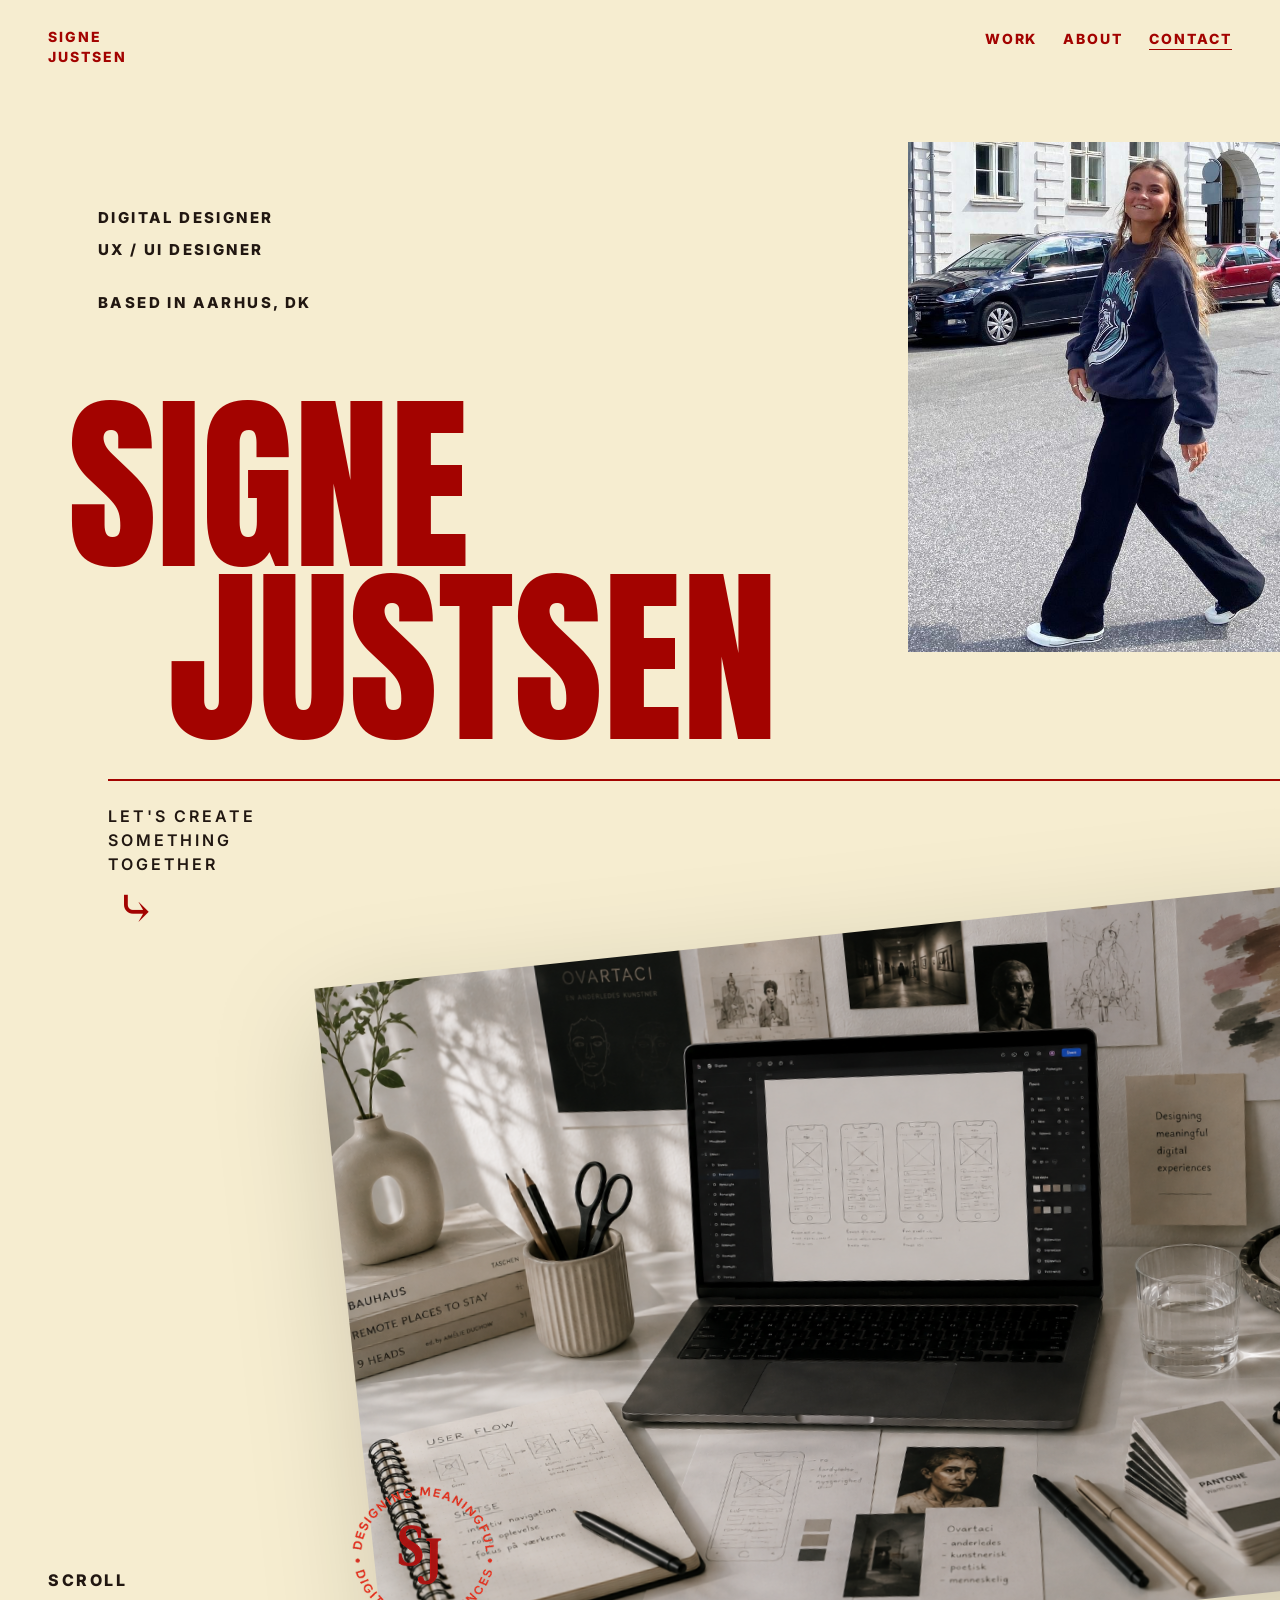
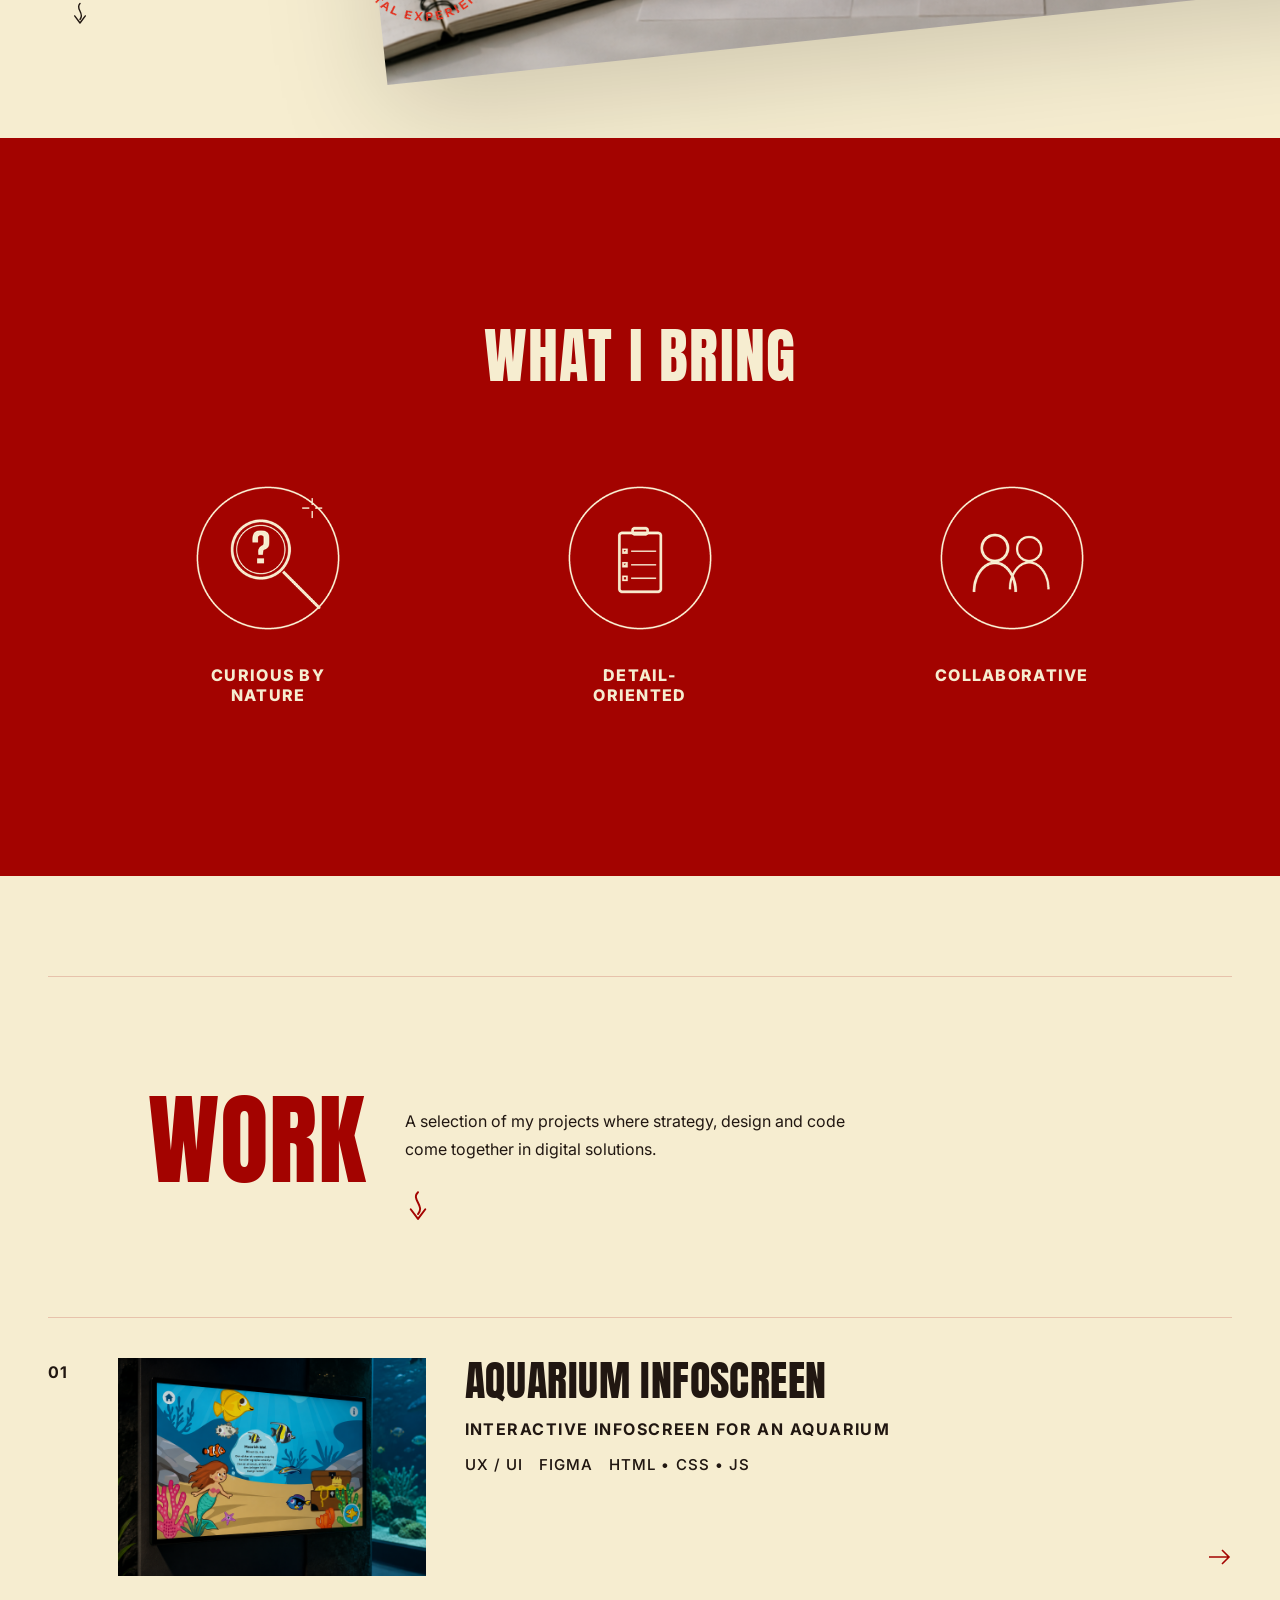
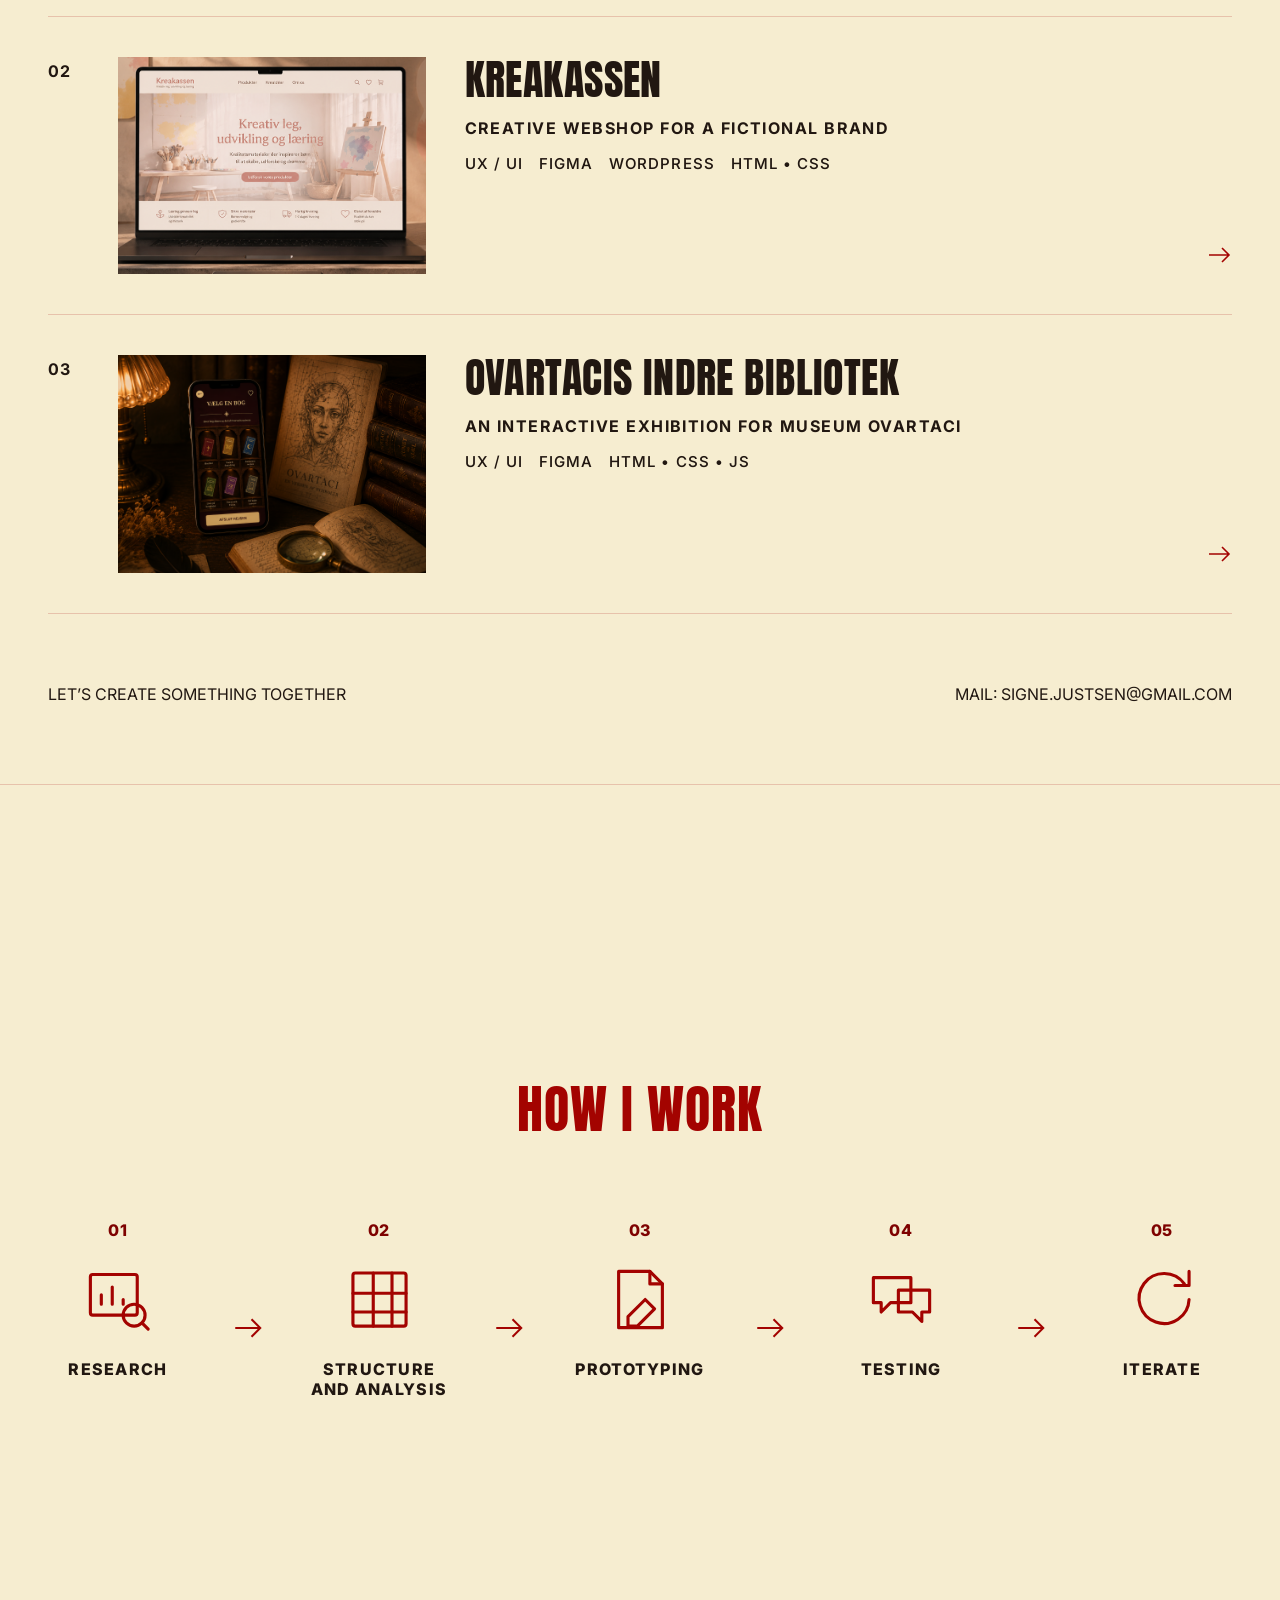
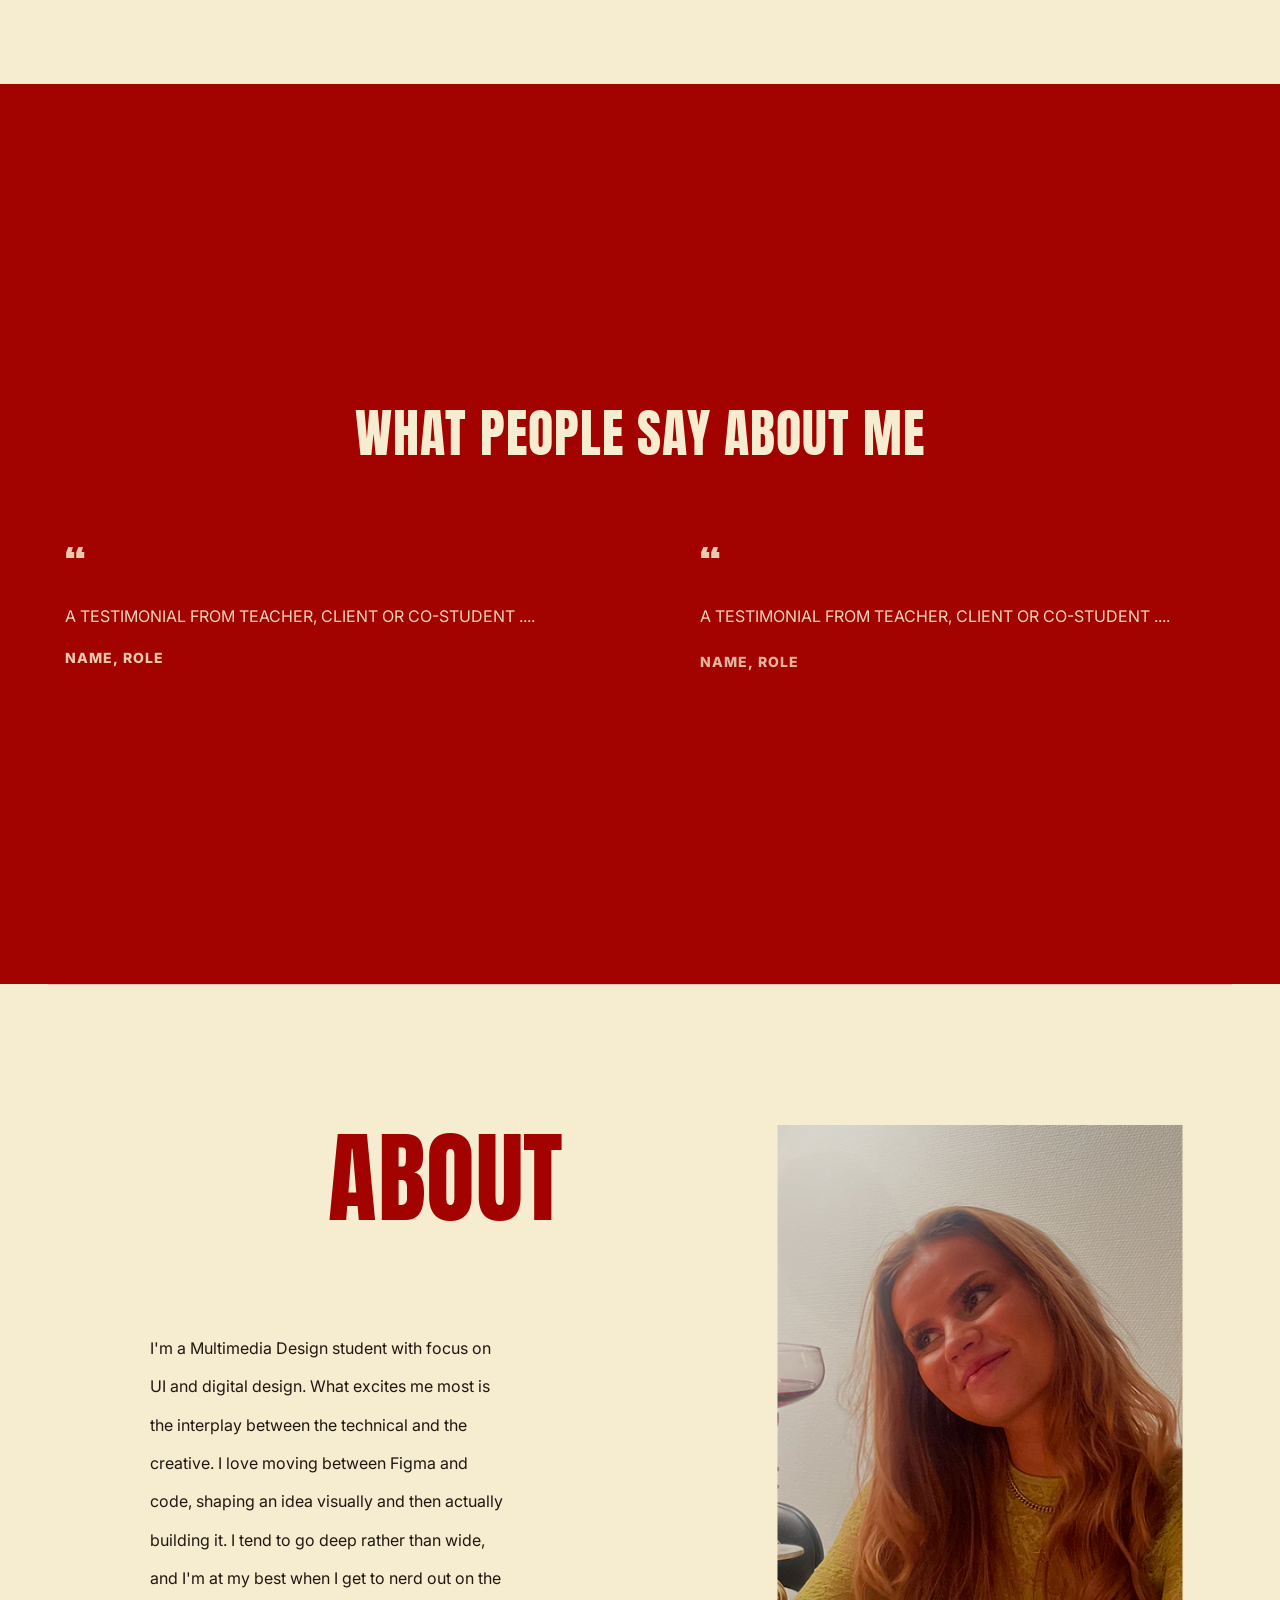
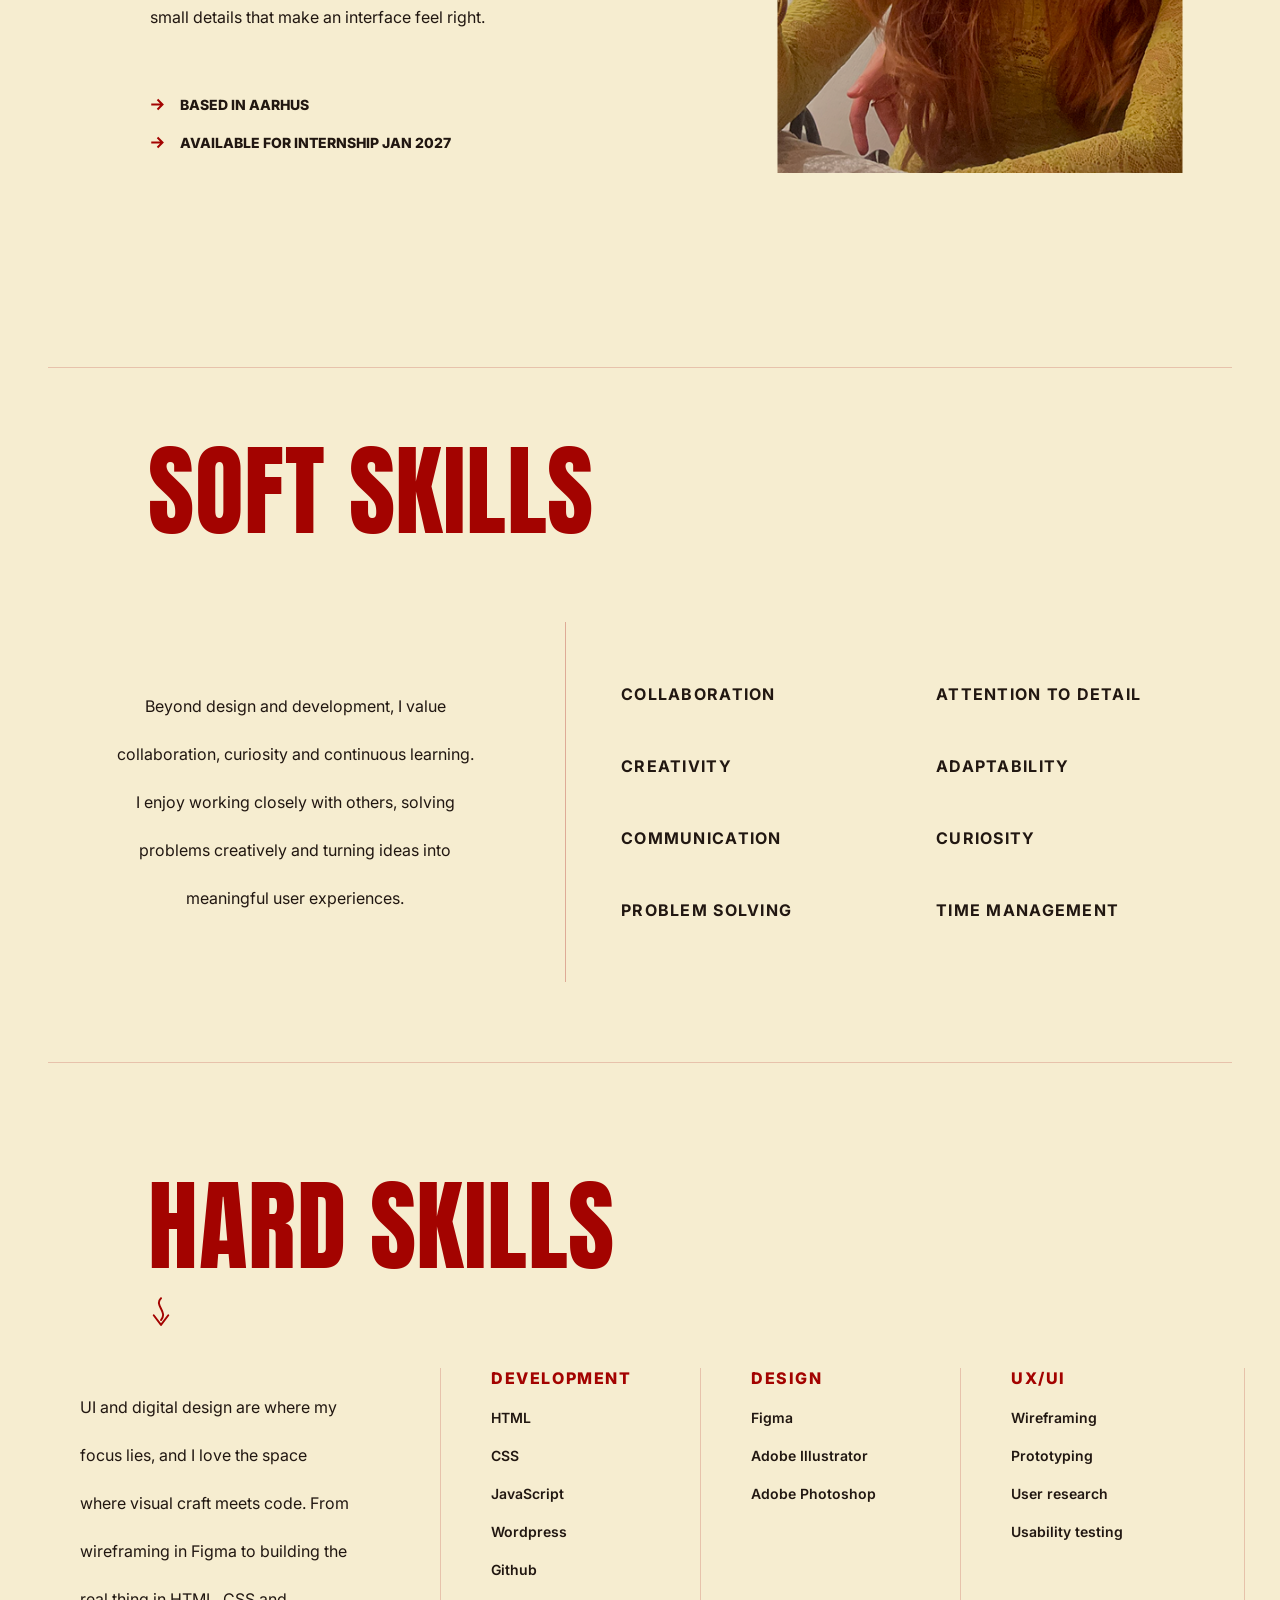
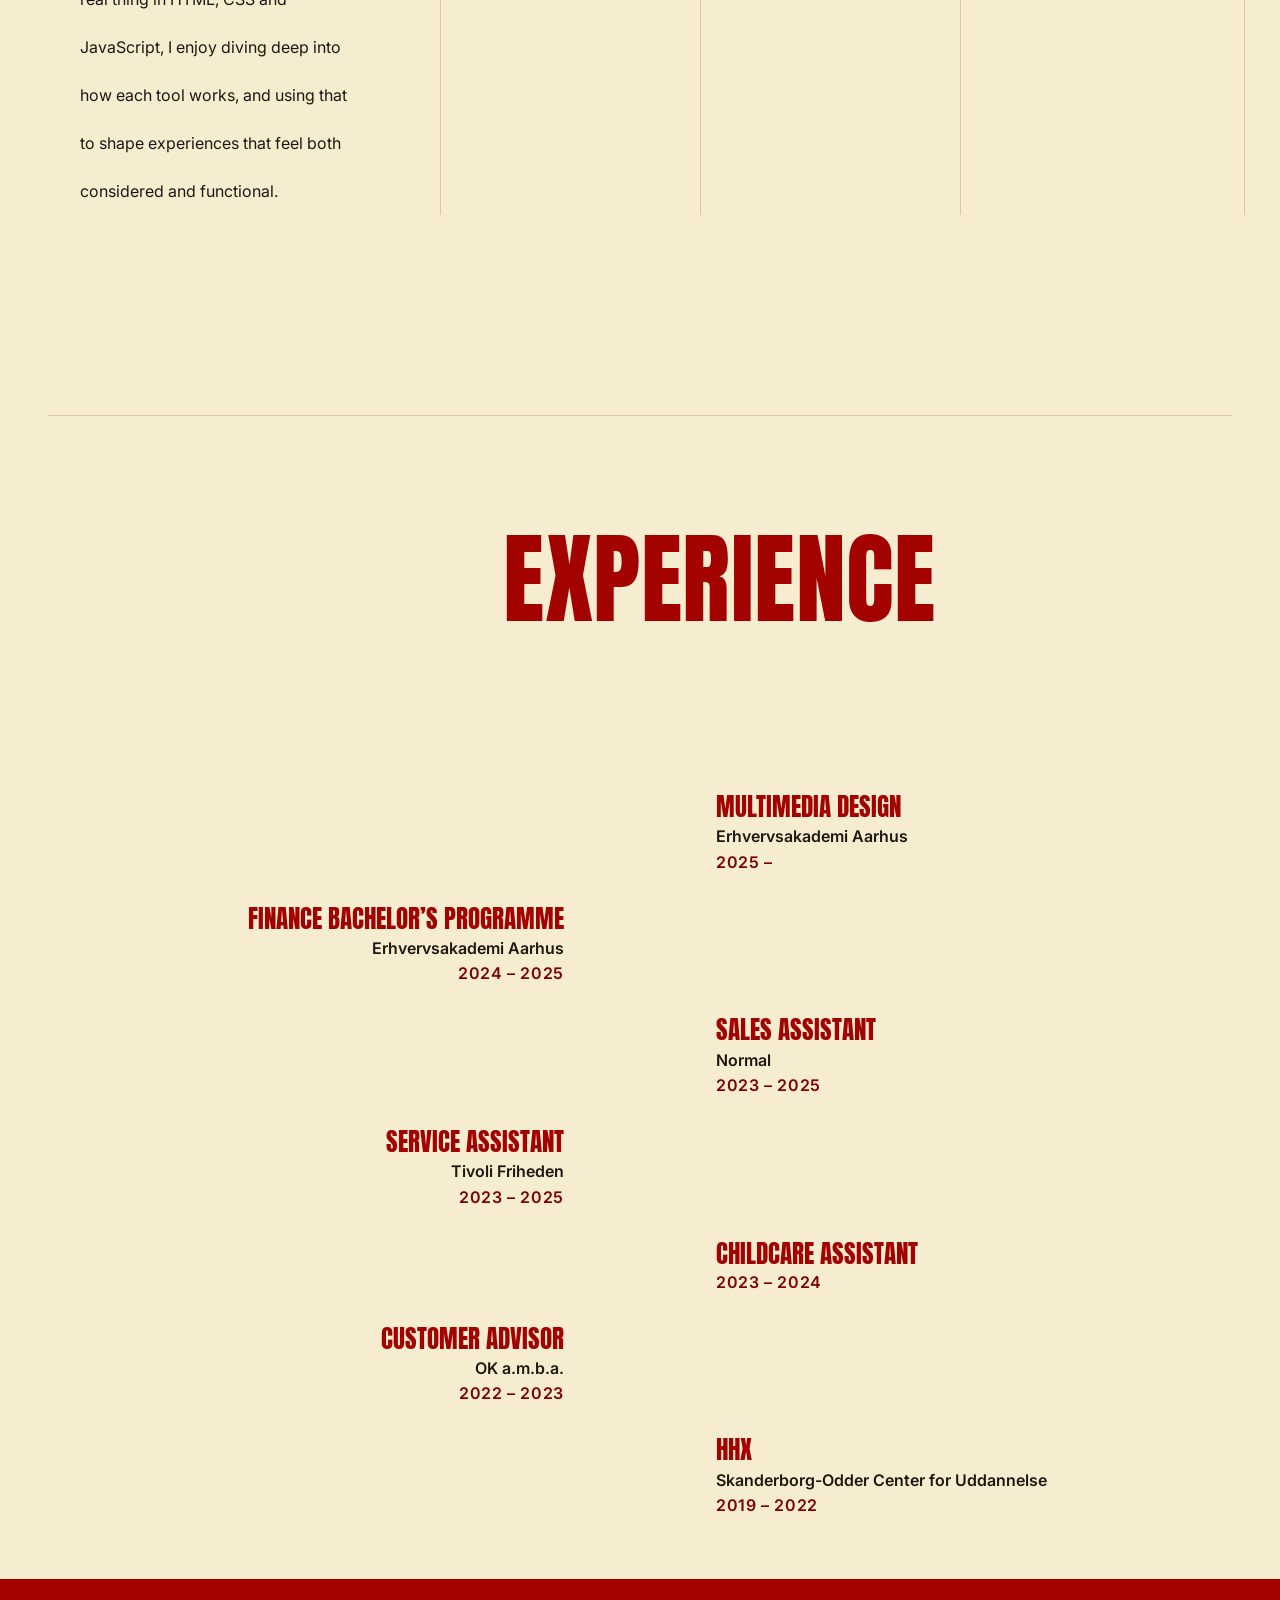
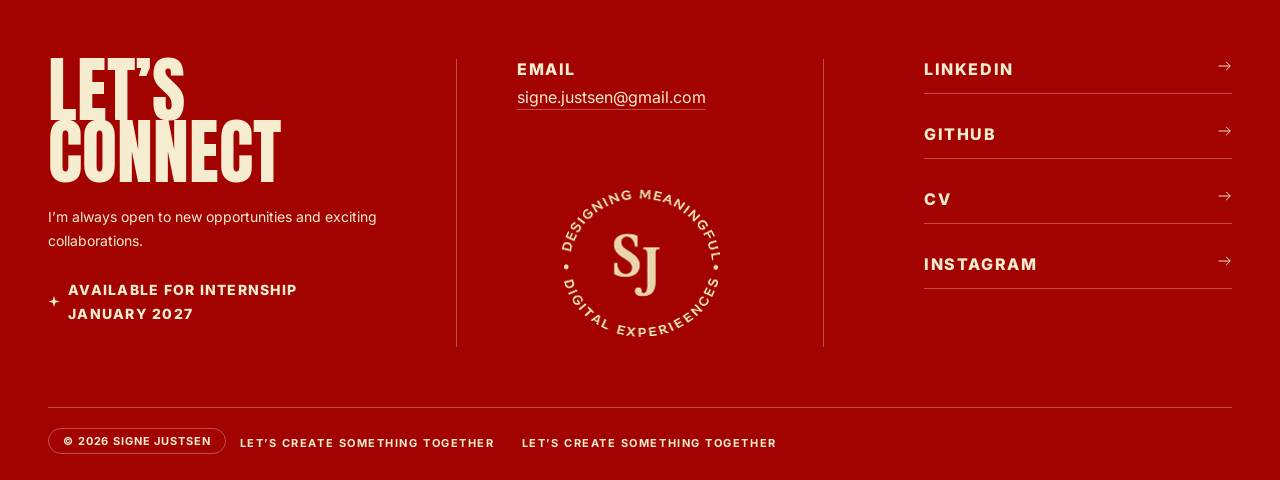
==== commit 9ed7293e: "rettelser i tekst" ====
--- a/index.html
+++ b/index.html
@@ -449,10 +449,12 @@
         <div class="about__grid">
           <div class="about__text">
             <p>
-              I'm a Multimedia Design student with focus on UX/UI, visual
-              communication, and frontend development. I love combining
-              structure, creativity, and technology to create meaningful digital
-              experiences.
+              I'm a Multimedia Design student with focus on UI and digital design. 
+              What excites me most is the interplay between the technical and the 
+              creative. I love moving between Figma and code, shaping an idea 
+              visually and then actually building it. I tend to go deep rather than 
+              wide, and I'm at my best when I get to nerd out on the small details 
+              that make an interface feel right.
             </p>
             <ul class="about__list">
               <li>
@@ -551,8 +553,11 @@
         <div class="skills__grid">
           <div class="skills__intro">
             <p>
-              A combination of creative tools and technical skills I use to
-              design and develop meaningful digital experiences.
+              UI and digital design are where my focus lies, and I love the space 
+              where visual craft meets code. From wireframing in Figma to building 
+              the real thing in HTML, CSS and JavaScript, I enjoy diving deep into 
+              how each tool works, and using that to shape experiences that feel 
+              both considered and functional.
             </p>
           </div>
 
--- a/CSS/style.css
+++ b/CSS/style.css
@@ -231,7 +231,7 @@
   grid-column: 2;
   grid-row: 1;
   max-width: 440px;
-  font-size: 15.5px;
+  font-size: 16px;
   line-height: 1.75;
   padding-top: 10px;
 }
@@ -253,7 +253,7 @@
 }
 
 .hero__intro {
-  font-size: 14px;
+  font-size: 15px;
   font-weight: 800;
   line-height: 2.15;
   letter-spacing: 0.16em;
@@ -323,7 +323,7 @@
 
 .hero-tagline__text p {
   margin-top: 5px;
-  font-size: 13px;
+  font-size: 16px;
   font-weight: 600;
   letter-spacing: 0.18em;
   line-height: 1.5;
@@ -370,7 +370,7 @@
   flex-direction: column;
   align-items: flex-start;
   gap: 12px;
-  font-size: 11px;
+  font-size: 16px;
   font-weight: 800;
   letter-spacing: 0.16em;
   margin-top: 80px;
@@ -379,6 +379,7 @@
 .hero__scroll svg {
   width: 16px;
   height: 26px;
+  margin-left: 24px;
   animation: bob 2.2s var(--ease) infinite;
 }
 @keyframes bob {
@@ -409,7 +410,7 @@
   margin-top: 100px;
 }
 
-.project-list {
+.work-selection-intro .project-list {
   display: flex;
   flex-direction: column;
 }
@@ -431,7 +432,7 @@
 }
 
 .project-card__index {
-  font-size: 12.5px;
+  font-size: 16px;
   font-weight: 700;
   letter-spacing: 0.04em;
   padding-top: 4px;
@@ -470,7 +471,7 @@
 }
 
 .project-card__text p {
-  font-size: 12.5px;
+  font-size: 16px;
   font-weight: 700;
   letter-spacing: 0.09em;
   margin-bottom: 16px;
@@ -483,8 +484,8 @@
 }
 
 .project-card__meta span {
-  font-size: 11px;
-  font-weight: 700;
+  font-size: 15px;
+  font-weight: 530;
   letter-spacing: 0.07em;
 }
 
@@ -542,7 +543,7 @@
 }
 
 .about__text p {
-  font-size: 18px;
+  font-size: 16px;
   line-height: 2.4;
   max-width: 36ch;
   margin-top: 20px;
@@ -620,15 +621,15 @@
 
 .skills__col h3 {
   color: var(--red);
-  font-size: 13px;
+  font-size: 16px;
   font-weight: 800;
   letter-spacing: 0.1em;
   margin-bottom: 16px;
 }
 
 .skills__col li {
-  font-size: 14.5px;
-  font-weight: 500;
+  font-size: 14px;
+  font-weight: 600;
   line-height: 2;
   margin-bottom: 10px;
 }
@@ -703,14 +704,14 @@
 }
 
 .timeline__org {
-  font-size: 14px;
+  font-size: 16px;
   font-weight: 600;
   line-height: 1.4;
 }
 
 .timeline__date {
   display: block;
-  font-size: 12px;
+  font-size: 16px;
   font-weight: 600;
   color: var(--red-dark);
   letter-spacing: 0.04em;
@@ -736,7 +737,8 @@
 .bring {
   background: var(--red);
   color: var(--bg);
-  padding: 100px 0;
+  min-height: 82vh;
+  padding: 72px 0;
   text-align: center;
 }
 
@@ -746,13 +748,13 @@
   font-size: 60px;
   letter-spacing: 0.02em;
   text-transform: uppercase;
-  margin-bottom: 64px;
+  margin-bottom: 52px;
 }
 
 .bring__grid {
   display: flex;
   justify-content: center;
-  gap: clamp(30px, 7vw, 110px);
+  gap: clamp(24px, 6vw, 96px);
   flex-wrap: wrap;
 }
 
@@ -775,7 +777,7 @@
 }
 
 .bring__item p {
-  font-size: 12.5px;
+  font-size: 16px;
   font-weight: 800;
   letter-spacing: 0.08em;
 }
@@ -824,15 +826,15 @@
 }
 
 .how__num {
-  font-size: 12px;
+  font-size: 16px;
   font-weight: 800;
   color: var(--red-dark);
   letter-spacing: 0.06em;
 }
 
 .how__icon {
-  width: 52px;
-  height: 52px;
+  width: 75px;
+  height: 75px;
   color: var(--red);
 }
 .how__icon svg {
@@ -841,7 +843,7 @@
 }
 
 .how__label {
-  font-size: 11.5px;
+  font-size: 16px;
   font-weight: 800;
   letter-spacing: 0.08em;
 }
@@ -850,15 +852,17 @@
   color: var(--red);
   align-self: center;
   margin-top: 38px;
-  width: 26px;
-  height: 14px;
+  width: 32px;
+  height: 20px;
   flex-shrink: 0;
   opacity: 0;
   transition: opacity 0.4s var(--ease);
 }
+
 .how__arrow.visible {
   opacity: 1;
 }
+
 .how__arrow svg {
   width: 100%;
   height: 100%;
@@ -908,7 +912,7 @@
 }
 
 .testimonial p.testimonial__quote {
-  font-size: 15px;
+  font-size: 16px;
   line-height: 1.8;
   opacity: 0.9;
 }
@@ -916,7 +920,7 @@
 .testimonial__name {
   display: block;
   margin-top: 18px;
-  font-size: 12px;
+  font-size: 14px;
   font-weight: 800;
   letter-spacing: 0.08em;
   opacity: 0.85;
@@ -969,8 +973,8 @@
 }
 
 .soft-skills__col li {
-  font-size: 18px;
-  font-weight: 500;
+  font-size: 16px;
+  font-weight: 700;
   letter-spacing: 0.08em;
 }
 
@@ -1003,7 +1007,7 @@
   background: var(--red);
   color: var(--bg);
   padding: 26px clamp(28px, 4vw, 54px);
-  font-size: 13px;
+  font-size: 16px;
   font-weight: 800;
   letter-spacing: 0.12em;
   line-height: 2;
@@ -1025,7 +1029,7 @@
 
 .case-metabar h4 {
   color: var(--red);
-  font-size: 12px;
+  font-size: 16px;
   font-weight: 800;
   letter-spacing: 0.08em;
   margin-bottom: 14px;
@@ -1042,7 +1046,7 @@
 }
 
 .case-metabar p {
-  font-size: 14.5px;
+  font-size: 16px;
   line-height: 1.7;
 }
 
@@ -1075,7 +1079,7 @@
 }
 
 .case-block__body p {
-  font-size: 14.5px;
+  font-size: 16px;
   line-height: 3;
   max-width: 70ch;
   min-width: 50ch;
@@ -1221,7 +1225,7 @@
 }
 
 .case-outcome p {
-  font-size: 15.5px;
+  font-size: 16px;
   line-height: 1.9;
   max-width: 64ch;
   margin: 0 auto 20px;
@@ -1241,7 +1245,7 @@
   background: var(--red);
   color: var(--bg);
   padding: 26px 60px;
-  font-size: 14px;
+  font-size: 16px;
   font-weight: 800;
   letter-spacing: 0.12em;
   line-height: 2;
@@ -1297,7 +1301,7 @@
 }
 
 .footer__left p {
-  font-size: 14.5px;
+  font-size: 14px;
   line-height: 1.7;
   max-width: 50ch;
 }
@@ -1307,7 +1311,7 @@
   align-items: center;
   gap: 8px;
   margin-top: 26px;
-  font-size: 11.5px;
+  font-size: 16px;
   font-weight: 800;
   letter-spacing: 0.09em;
 }
@@ -1341,13 +1345,13 @@
 .footer__email span {
   display: block;
   margin-bottom: 8px;
-  font-size: 12px;
+  font-size: 16px;
   font-weight: 800;
   letter-spacing: 0.1em;
 }
 
 .footer__email a {
-  font-size: 14.5px;
+  font-size: 16px;
   border-bottom: 1px solid var(--line-on-red);
   padding-bottom: 2px;
 }
@@ -1363,7 +1367,7 @@
   display: flex;
   justify-content: space-between;
   align-items: center;
-  font-size: 13.5px;
+  font-size: 16px;
   font-weight: 800;
   letter-spacing: 0.1em;
   padding-bottom: 14px;
@@ -1410,7 +1414,7 @@
 }
 
 .case-hero__index {
-  font-size: 14px;
+  font-size: 16px;
   font-weight: 600;
   color: var(--red-dark);
   margin-bottom: 10px;
@@ -1717,10 +1721,14 @@
   justify-content: center;
   padding: 80px 0;
 }
+.bring {
+  min-height: 82vh;
+  padding: 72px 0;
+}
 .bring__heading,
 .how__heading,
 .testimonials__heading {
-  margin-bottom: clamp(70px, 10vh, 110px);
+  margin-bottom: clamp(44px, 8vh, 95px);
 }
 .bring__grid {
   justify-content: space-evenly;
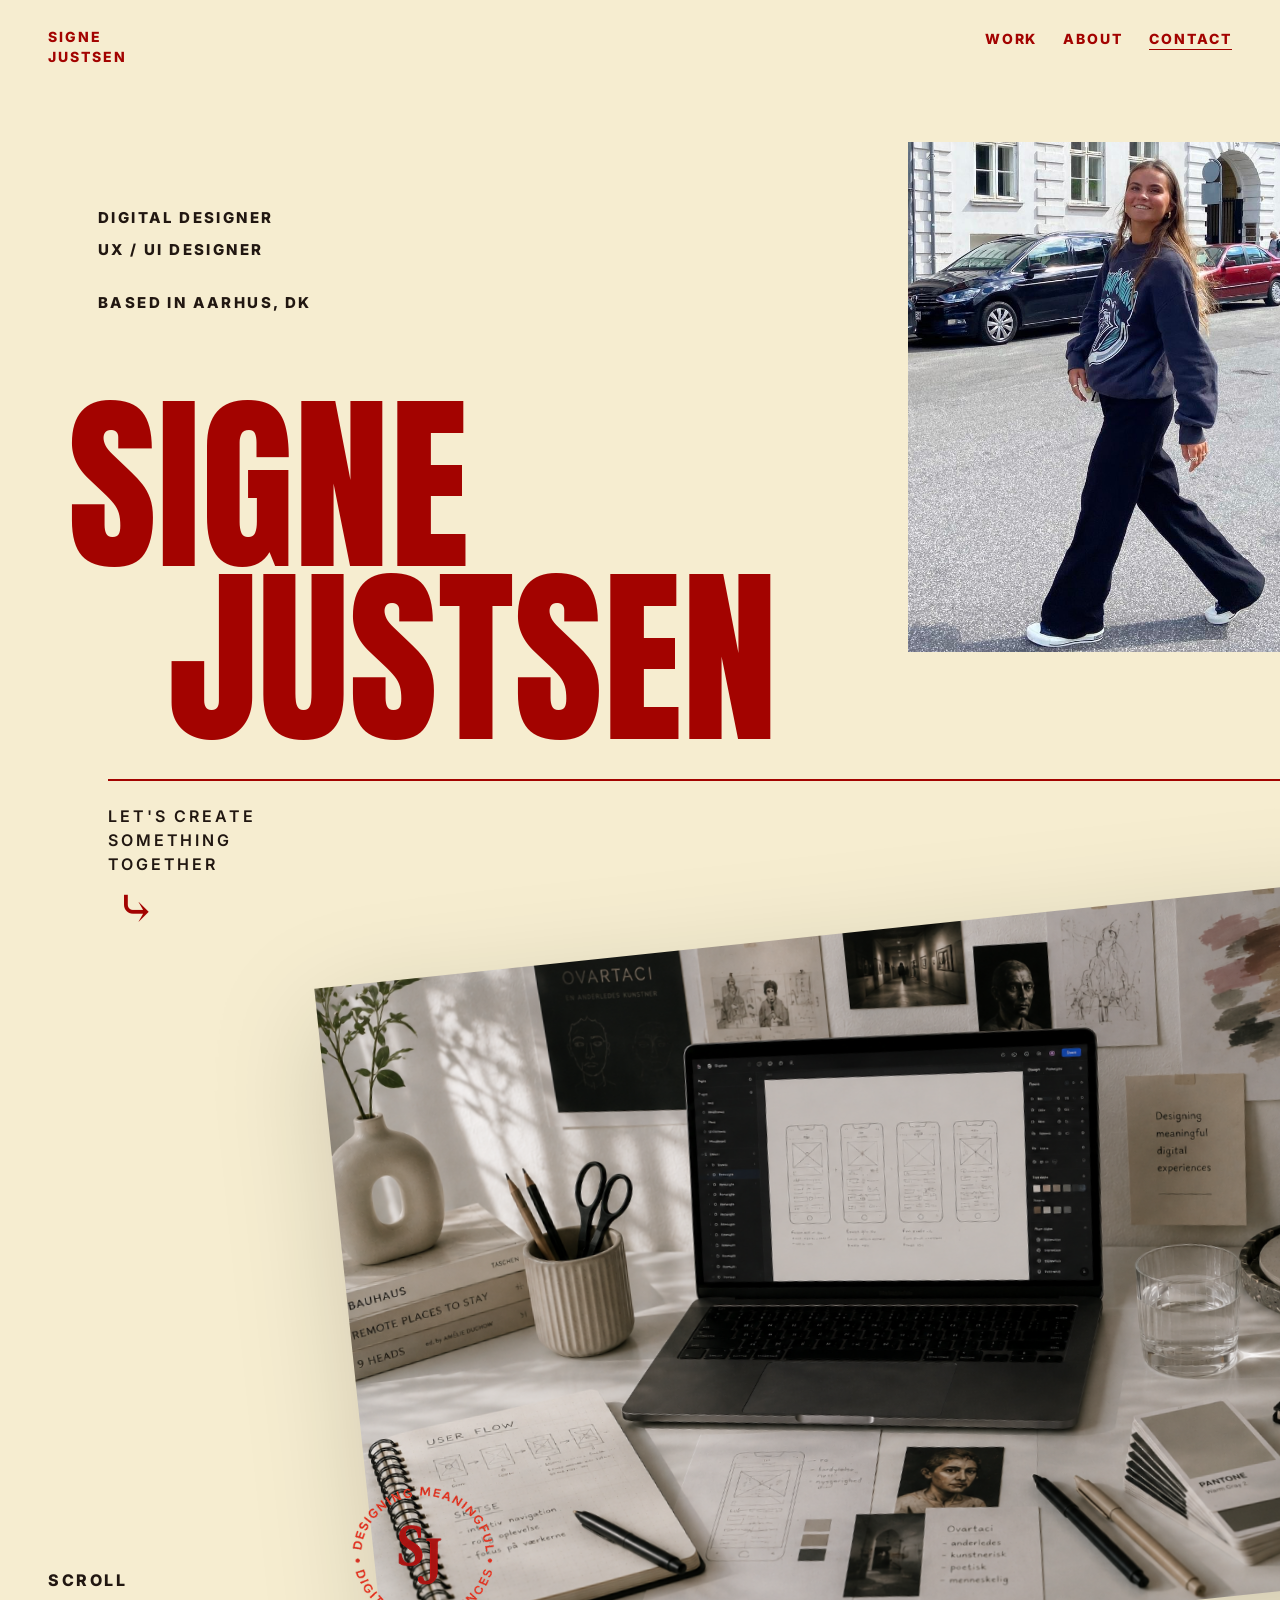
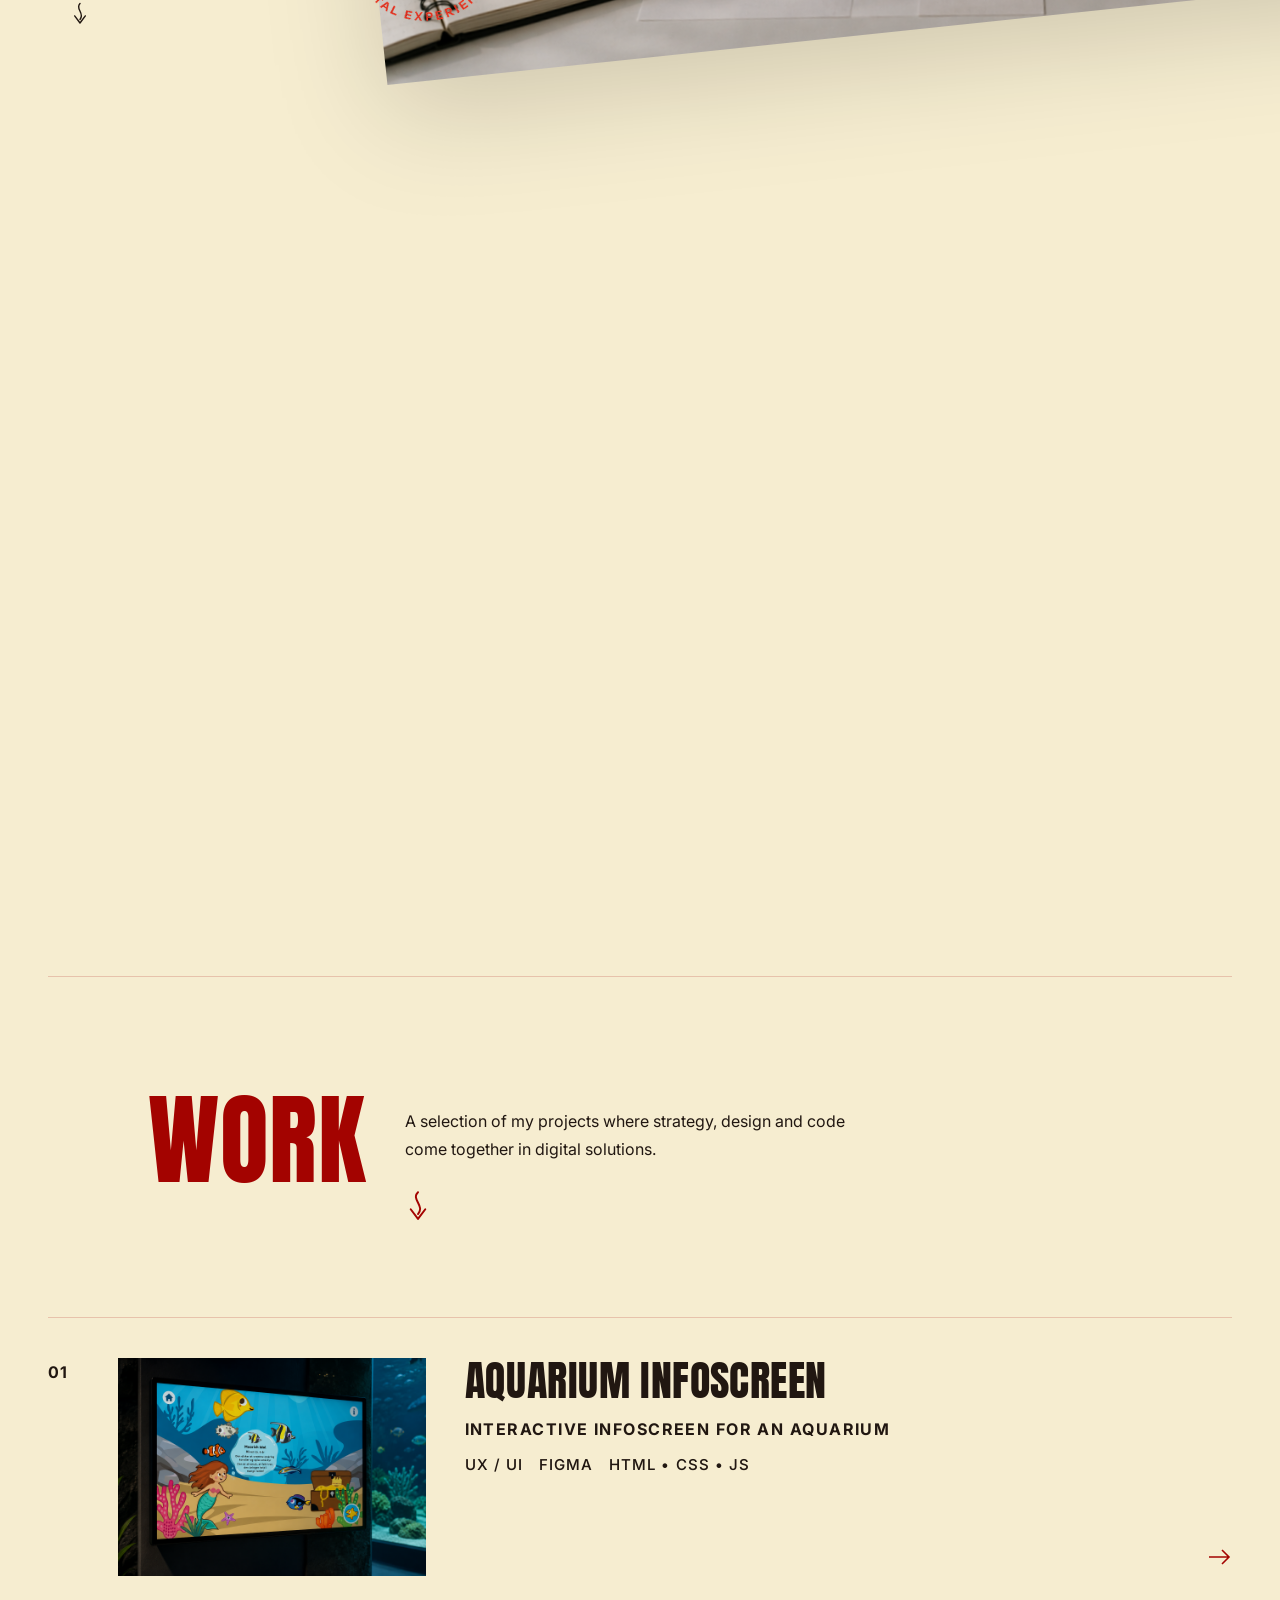
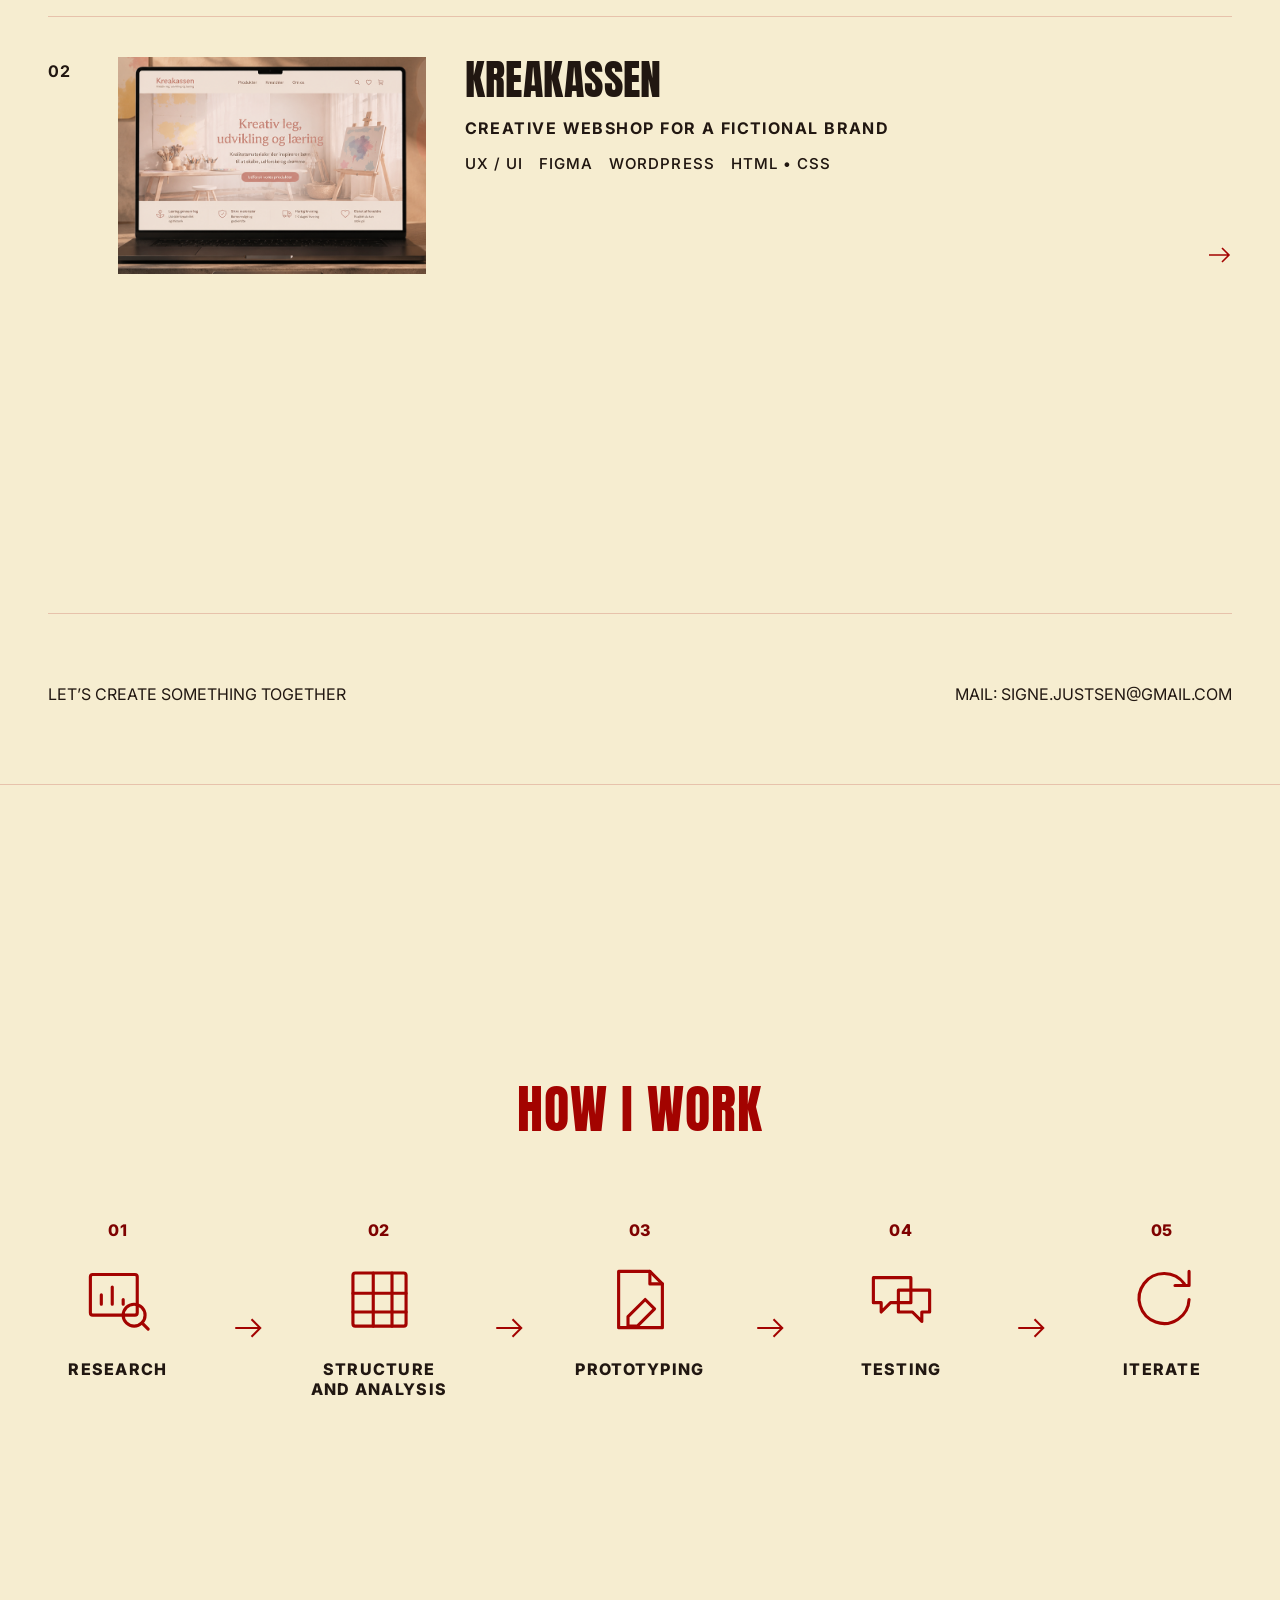
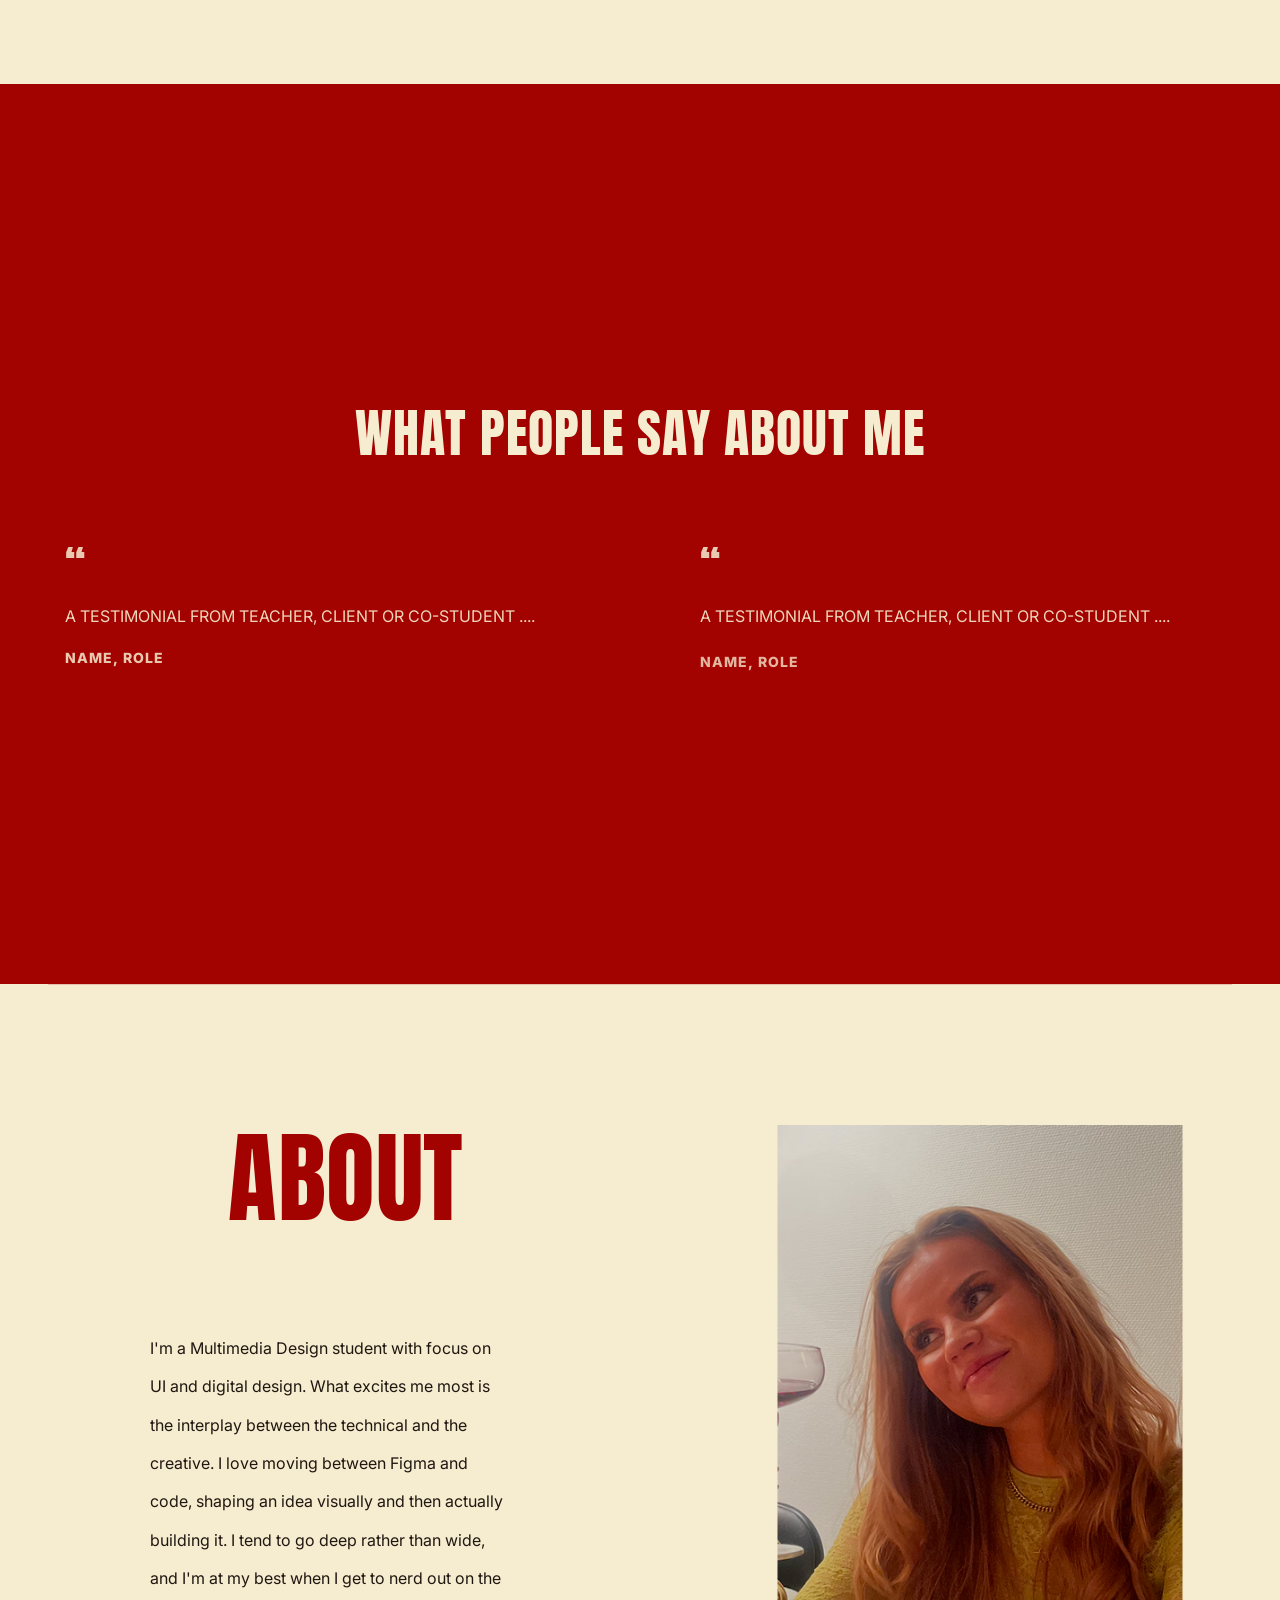
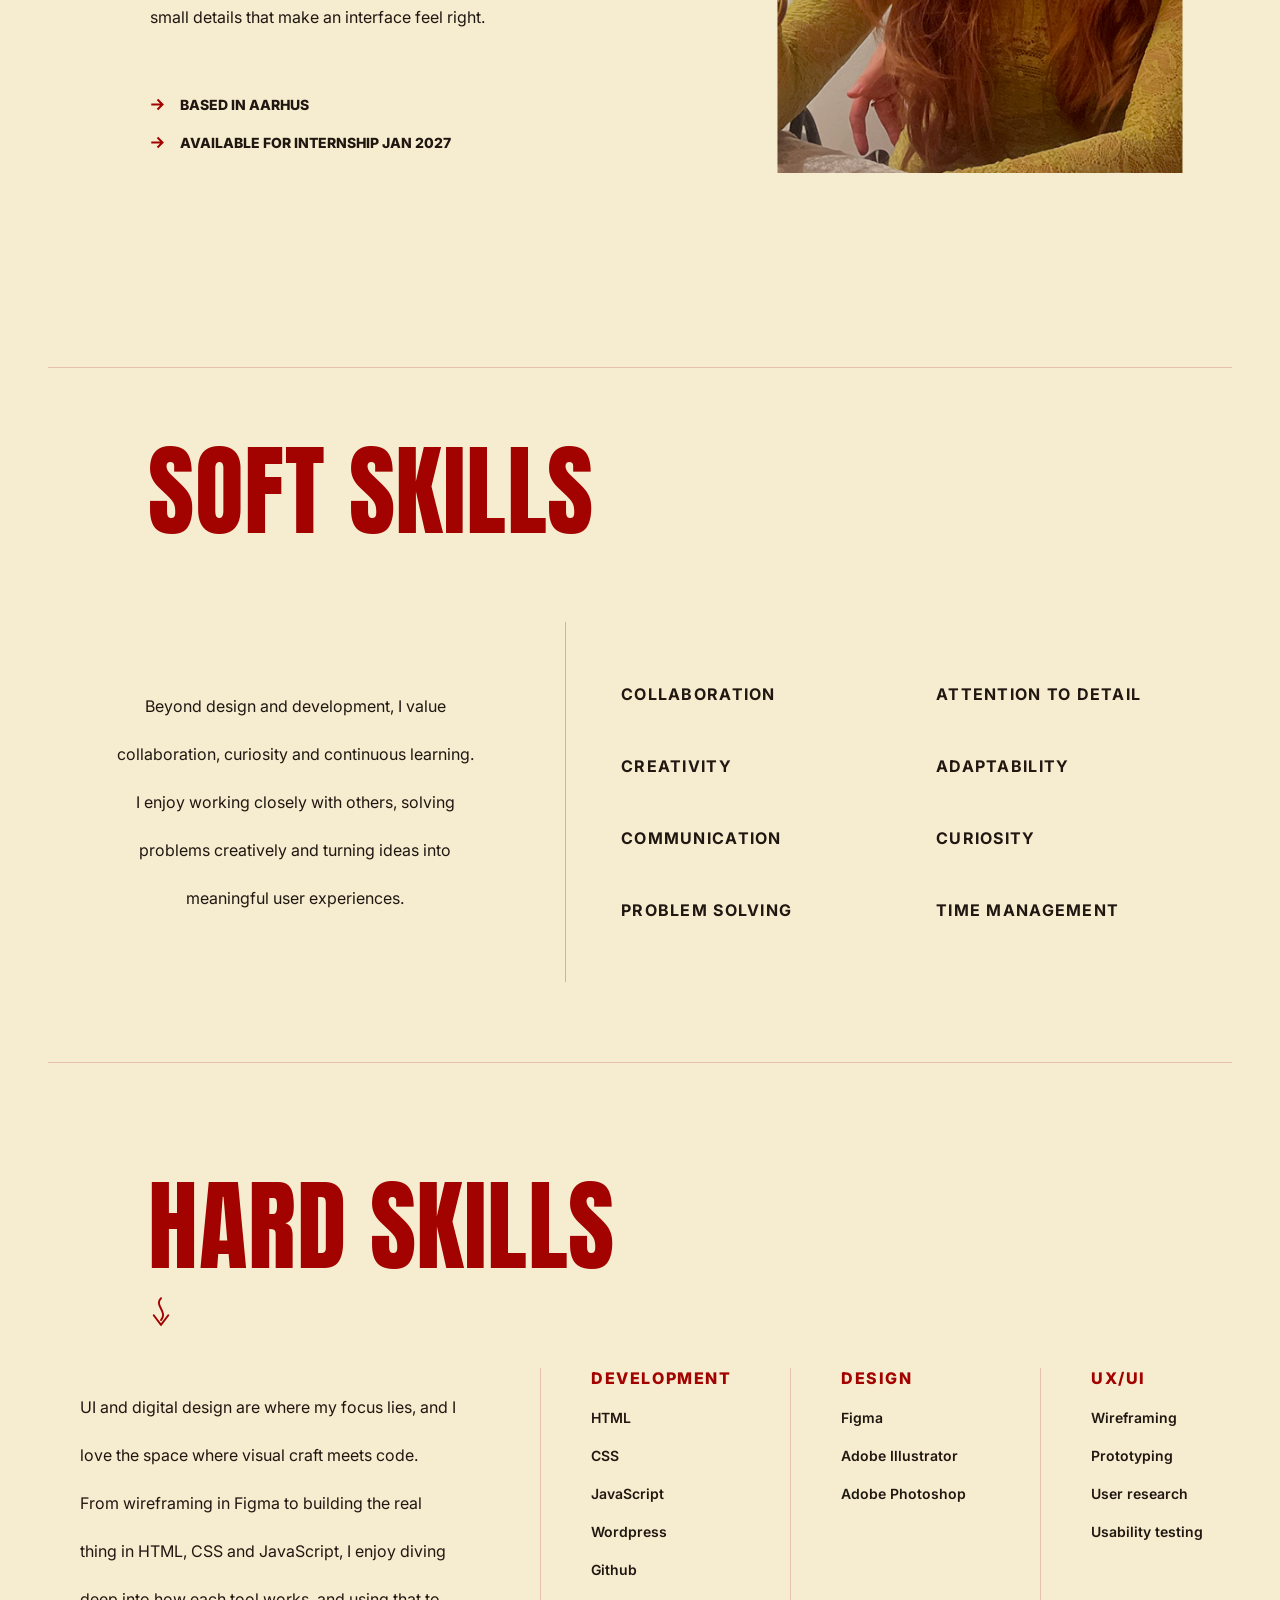
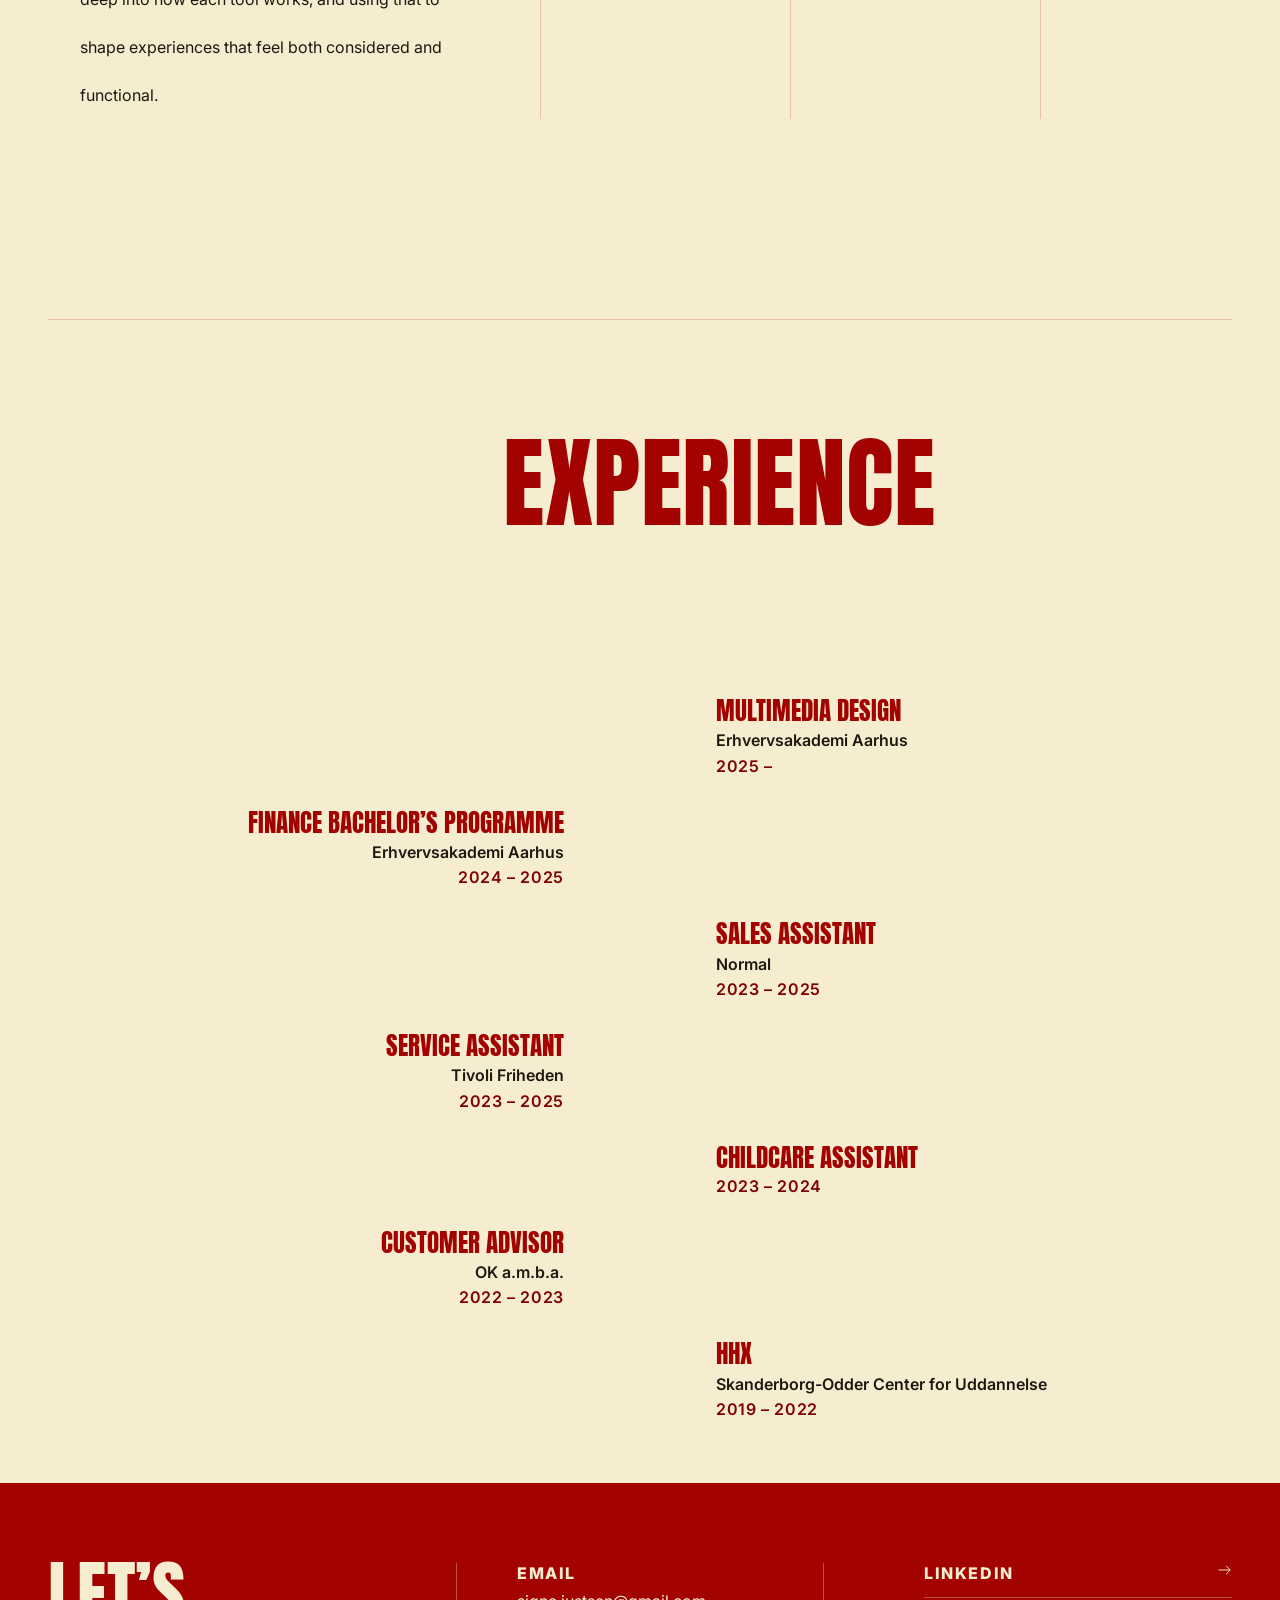
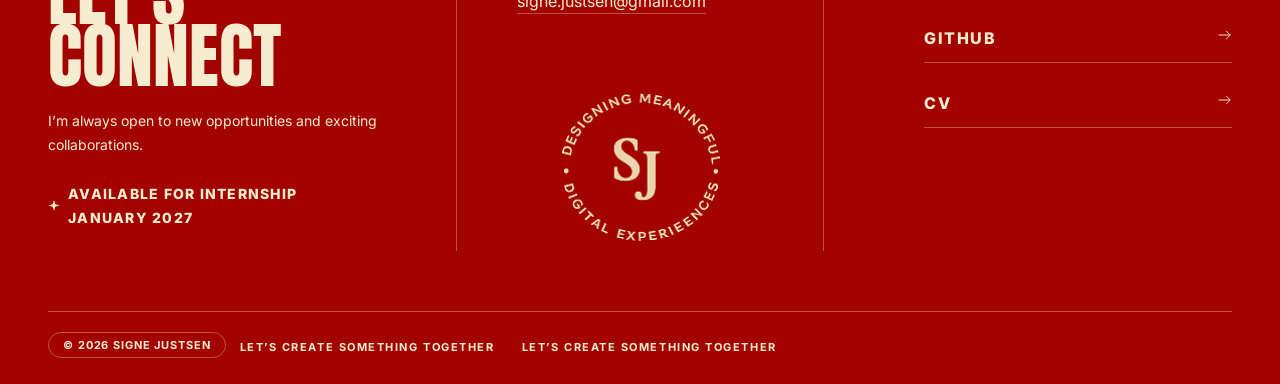
==== commit 63345417: "rettelser" ====
--- a/index.html
+++ b/index.html
@@ -733,18 +733,6 @@
               <path d="M1 8h20M14 1l7 7-7 7" />
             </svg>
           </a>
-          <a href="https://www.instagram.com/signe.justsen" target="_blank" rel="noopener"
-            >INSTAGRAM
-            <svg
-              viewBox="0 0 24 16"
-              fill="none"
-              xmlns="http://www.w3.org/2000/svg"
-              stroke="currentColor"
-              stroke-width="1.6"
-            >
-              <path d="M1 8h20M14 1l7 7-7 7" />
-            </svg>
-          </a>
         </div>
       </div>
 
--- a/CSS/style.css
+++ b/CSS/style.css
@@ -521,7 +521,7 @@
 }
 
 .title-about {
-  padding-left: 180px;
+  padding-left: 80px;
 }
 
 .about__grid {
@@ -578,8 +578,8 @@
 
 .skills__grid {
   display: grid;
-  grid-template-columns: 270px repeat(3, 220px);
-  column-gap: 40px;
+  grid-template-columns: 380px repeat(3, 220px);
+  column-gap: 30px;
   max-width: 1120px;
   margin: 0 auto;
 }
@@ -615,7 +615,7 @@
 .skills__intro p {
   font-size: 16px;
   line-height: 3;
-  max-width: 32ch;
+  max-width: 38ch;
   margin-top: -40px;
 }
 
@@ -881,7 +881,8 @@
 .testimonials {
   background: var(--red);
   color: var(--bg);
-  padding: 100px 0;
+  min-height: 82vh;
+  padding: 72px 0;
   text-align: center;
 }
 
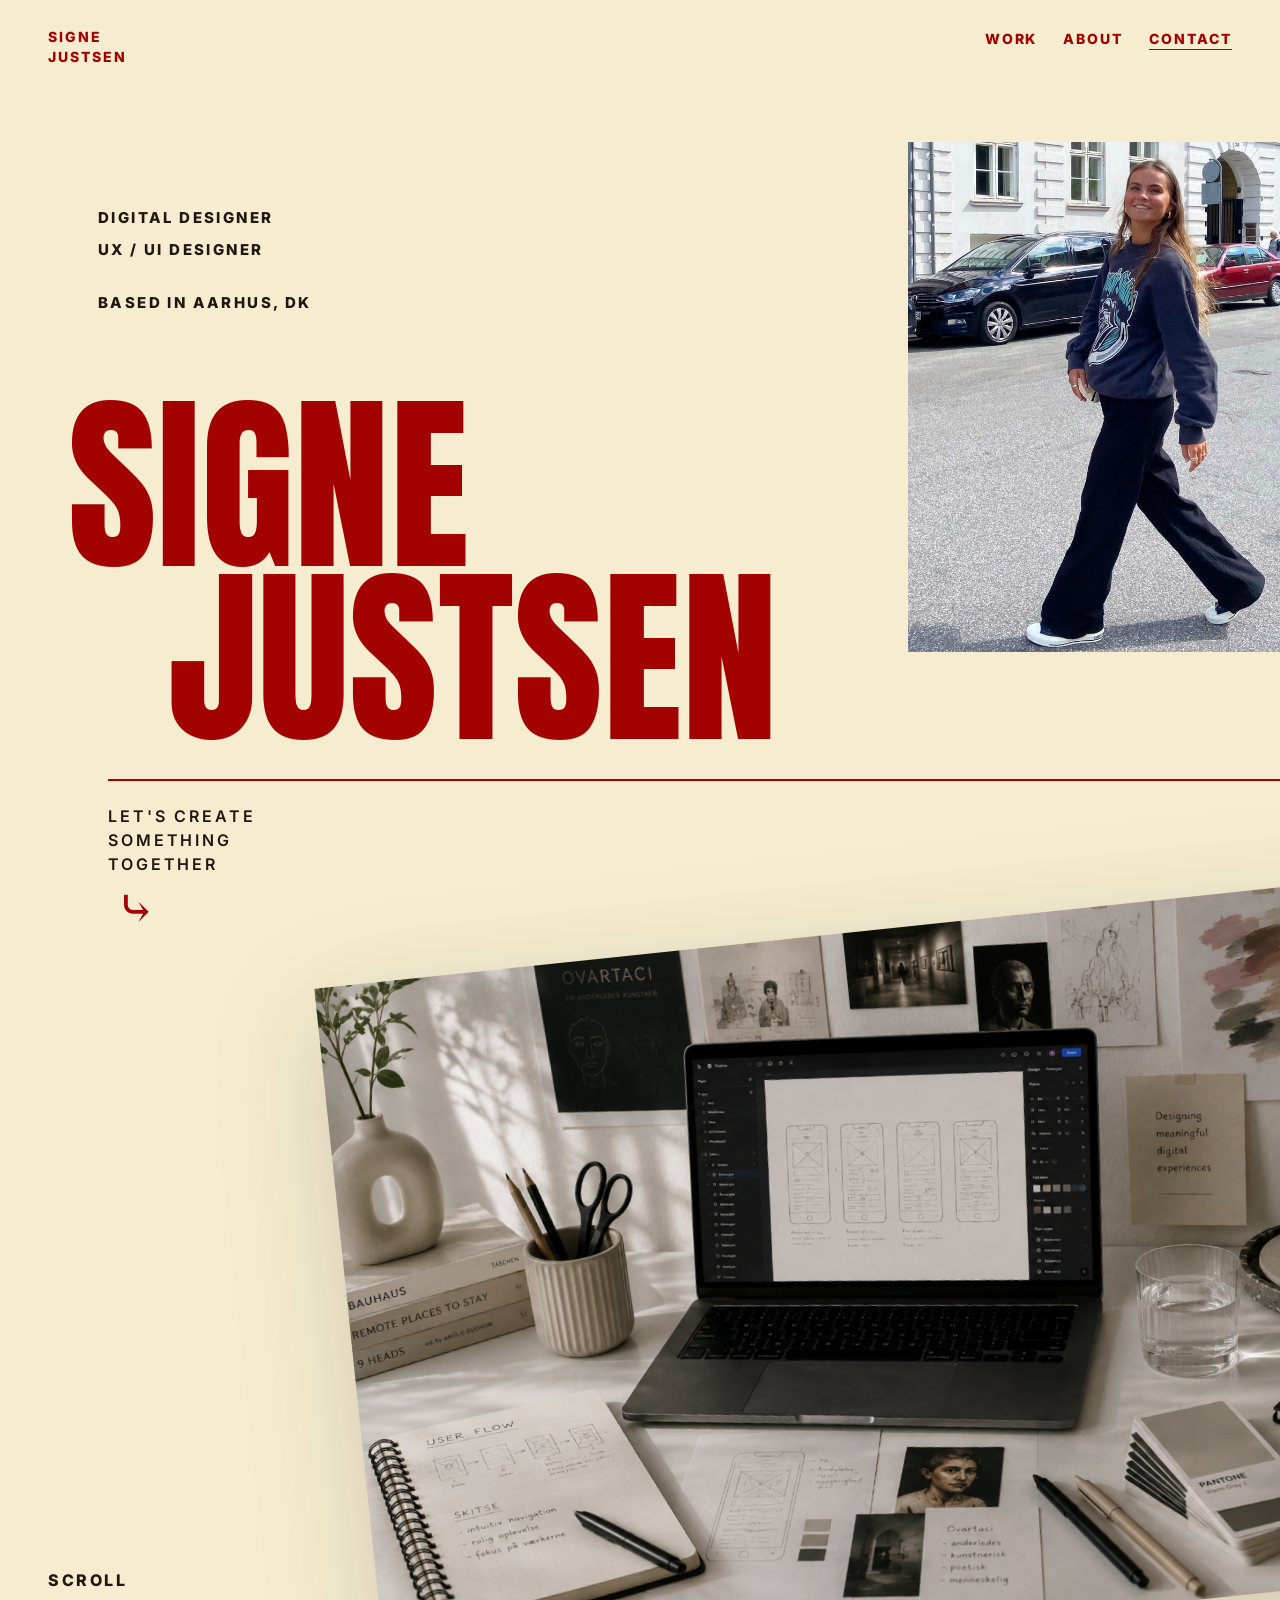
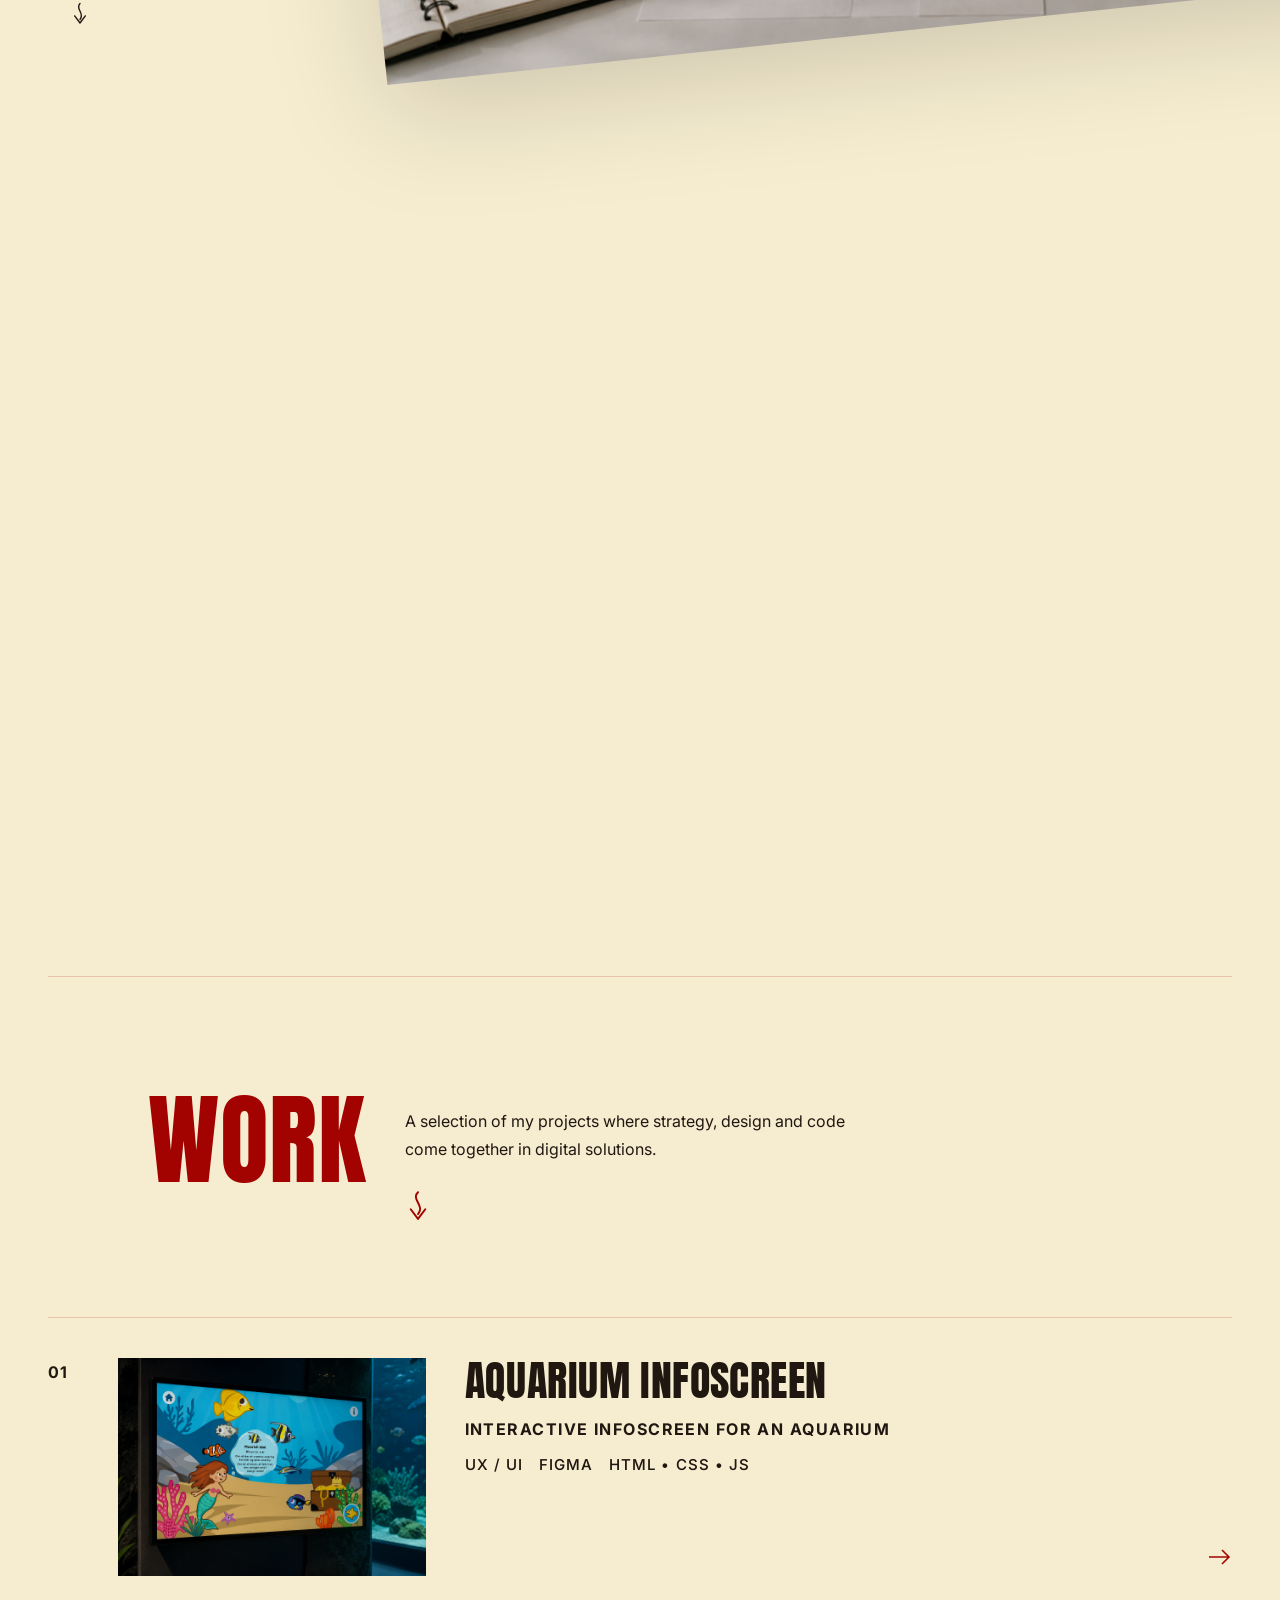
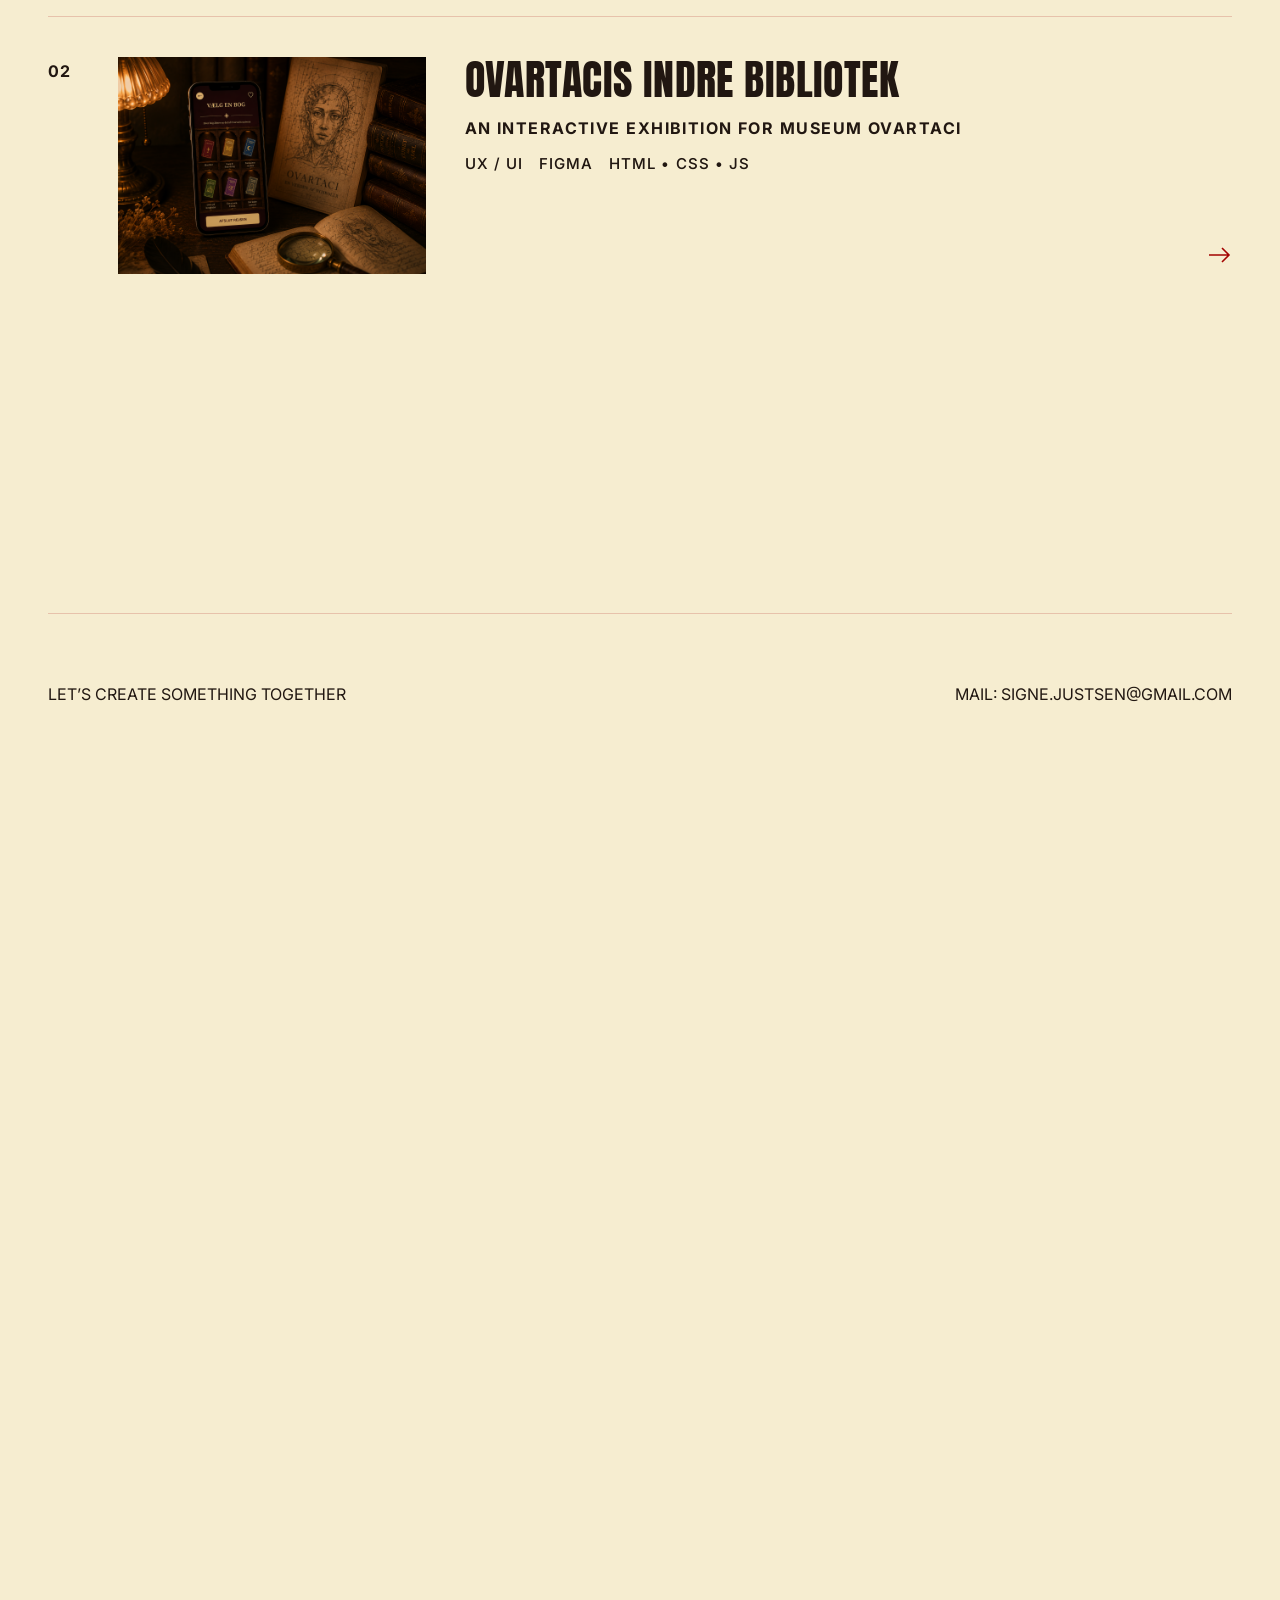
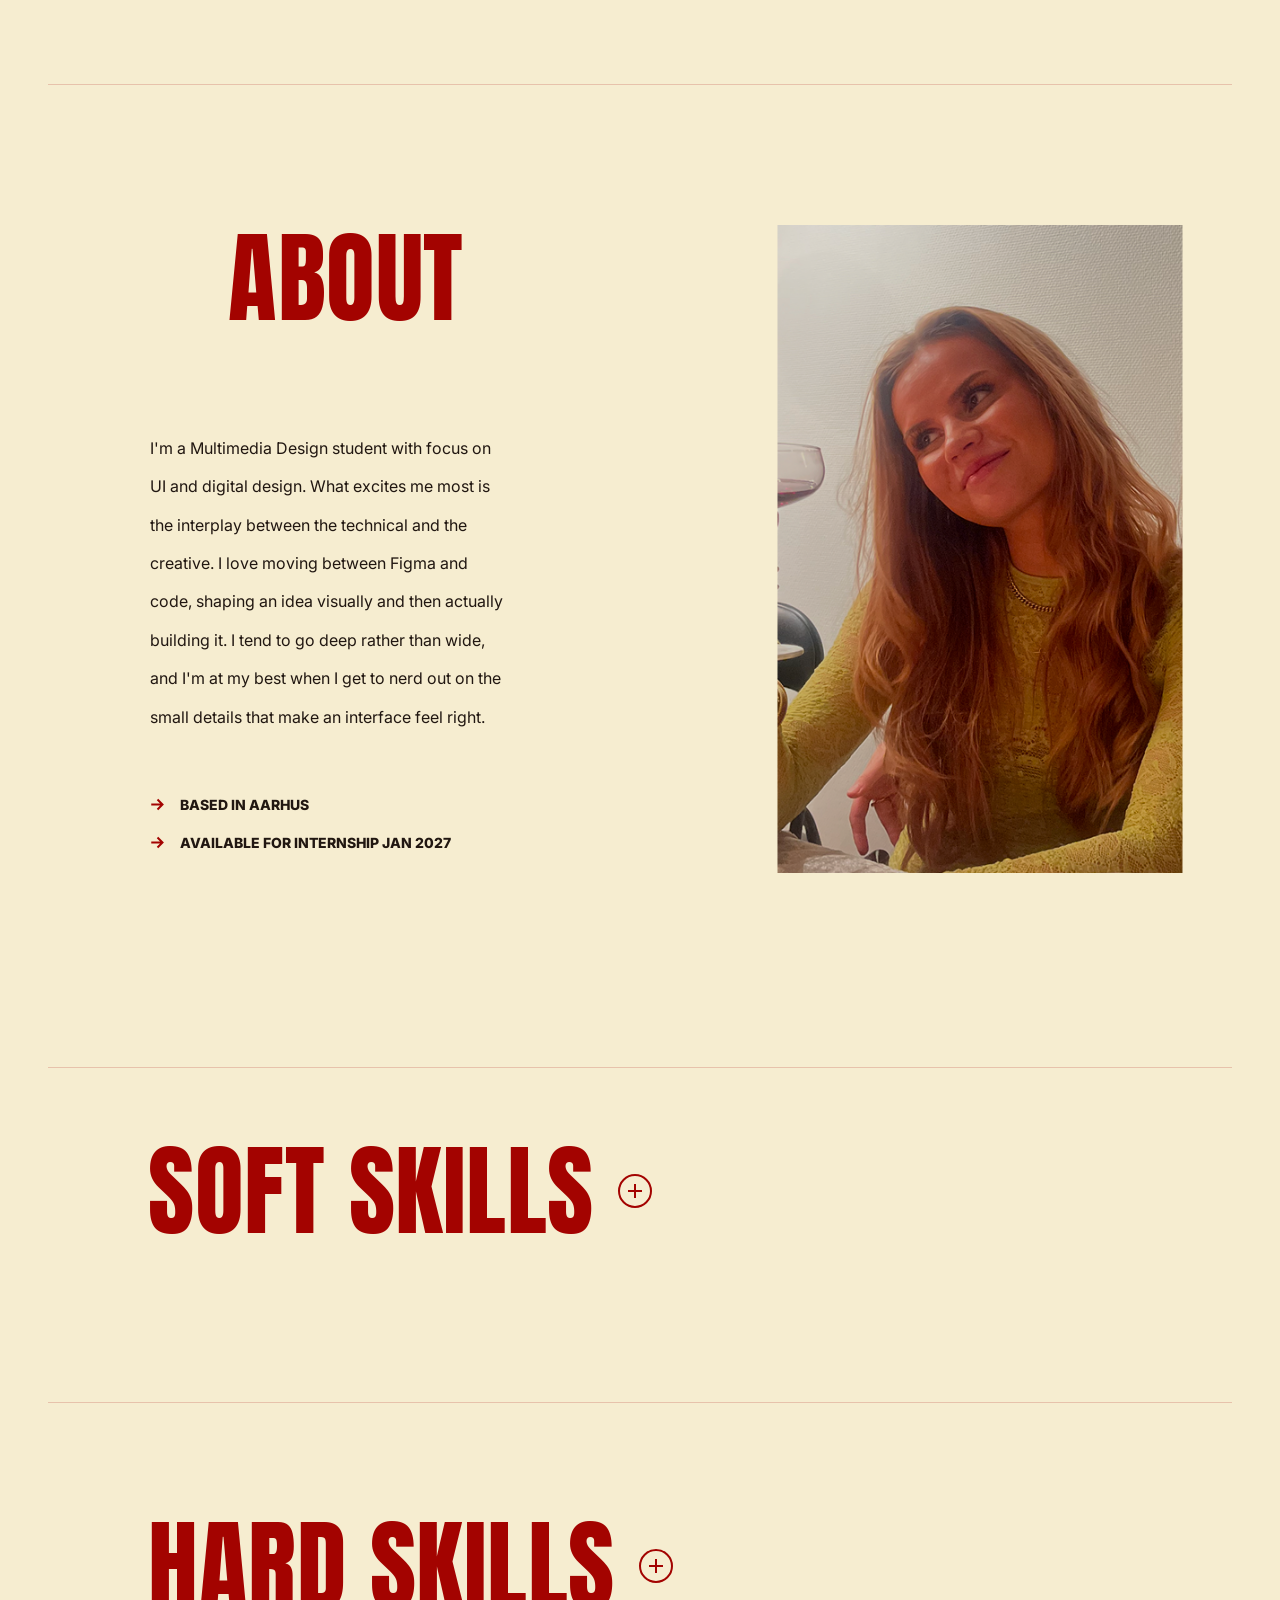
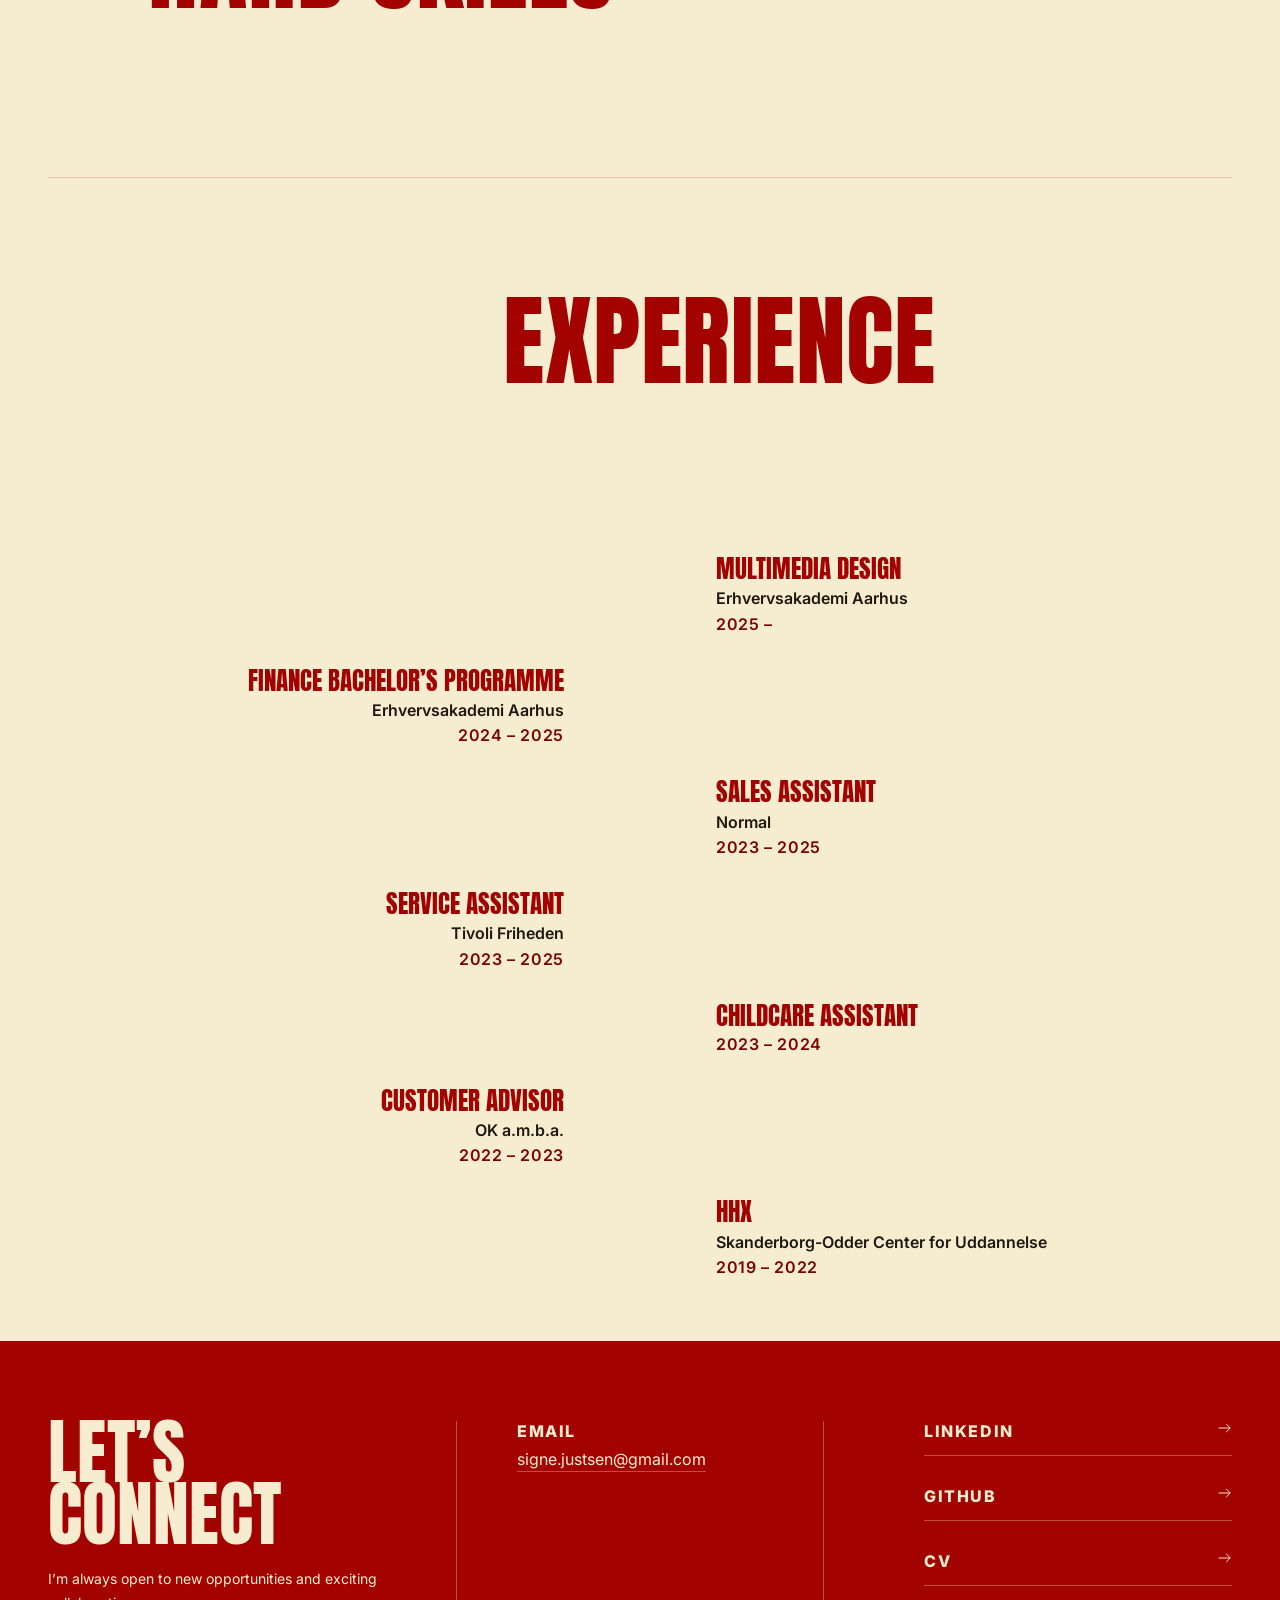
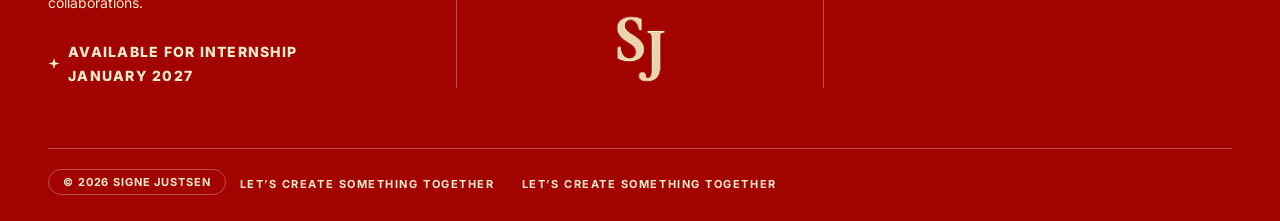
==== commit f75b25f8: "commit" ====
--- a/index.html
+++ b/index.html
@@ -4,8 +4,12 @@
     <meta charset="UTF-8" />
     <meta name="viewport" content="width=device-width, initial-scale=1.0" />
     <title>Signe Justsen — Digital Designer &amp; UX/UI Designer</title>
-    <meta name="description" content="Signe Justsen — Digital designer og UX/UI designer baseret i Aarhus. Se udvalgte projekter, kompetencer og kontaktinfo."/>
-    <link rel="stylesheet" href="CSS/style.css"/>
+    <meta
+      name="description"
+      content="Signe Justsen — Digital designer og UX/UI designer baseret i Aarhus. Se udvalgte projekter, kompetencer og kontaktinfo."
+    />
+    <link rel="icon" href="/favicon.ico" type="image/x-icon" />
+    <link rel="stylesheet" href="CSS/style.css" />
   </head>
   <body>
     <header class="site-header">
@@ -88,15 +92,6 @@
               <path d="M3 15l6 8 6-8" />
             </svg>
           </div>
-
-          <div class="seal" aria-hidden="true">
-            <img
-              class="site-img"
-              src="img/icons/seal-red.png"
-              alt=""
-              loading="lazy"
-            />
-          </div>
         </div>
       </section>
 
@@ -113,6 +108,13 @@
                   alt=""
                   loading="lazy"
                 />
+                <div class="bring__tooltip">
+                  <p>
+                    I'm naturally curious and always eager to explore new ideas.
+                    I enjoy asking questions, researching and digging deeper to
+                    understand how things work.
+                  </p>
+                </div>
               </div>
               <p>CURIOUS BY NATURE</p>
             </div>
@@ -124,6 +126,13 @@
                   alt=""
                   loading="lazy"
                 />
+                <div class="bring__tooltip">
+                  <p>
+                    I care about the details, both big and small. I enjoy
+                    refining my work, experimenting with different solutions and
+                    making sure every element has a purpose.
+                  </p>
+                </div>
               </div>
               <p>DETAIL-ORIENTED</p>
             </div>
@@ -135,6 +144,13 @@
                   alt=""
                   loading="lazy"
                 />
+                <div class="bring__tooltip">
+                  <p>
+                    I enjoy working with others and believe the best ideas often
+                    come from collaboration. I'm open to feedback, sharing ideas
+                    and building solutions together.
+                  </p>
+                </div>
               </div>
               <p>COLLABORATIVE</p>
             </div>
@@ -197,8 +213,38 @@
             </span>
           </a>
 
+          <a class="project-card reveal" href="ovartaci.html">
+            <span class="project-card__index">02</span>
+            <span class="project-card__thumb"
+              ><img
+                class="site-img"
+                src="img/landingpage/ovartaci.jpg"
+                alt="Ovartacis Indre Bibliotek"
+                loading="lazy"
+            /></span>
+            <div class="project-card__text">
+              <h3>OVARTACIS INDRE BIBLIOTEK</h3>
+              <p>AN INTERACTIVE EXHIBITION FOR MUSEUM OVARTACI</p>
+              <div class="project-card__meta">
+                <span>UX / UI</span><span>FIGMA</span
+                ><span>HTML • CSS • JS</span>
+              </div>
+            </div>
+            <span class="project-card__arrow">
+              <svg
+                viewBox="0 0 24 16"
+                fill="none"
+                xmlns="http://www.w3.org/2000/svg"
+                stroke="currentColor"
+                stroke-width="1.6"
+              >
+                <path d="M1 8h20M14 1l7 7-7 7" />
+              </svg>
+            </span>
+          </a>
+
           <a class="project-card reveal" href="kreakassen.html">
-            <span class="project-card__index">02</span>
+            <span class="project-card__index">03</span>
             <span class="project-card__thumb"
               ><img
                 class="site-img"
@@ -212,36 +258,6 @@
               <div class="project-card__meta">
                 <span>UX / UI</span><span>FIGMA</span><span>WORDPRESS</span
                 ><span>HTML • CSS</span>
-              </div>
-            </div>
-            <span class="project-card__arrow">
-              <svg
-                viewBox="0 0 24 16"
-                fill="none"
-                xmlns="http://www.w3.org/2000/svg"
-                stroke="currentColor"
-                stroke-width="1.6"
-              >
-                <path d="M1 8h20M14 1l7 7-7 7" />
-              </svg>
-            </span>
-          </a>
-
-          <a class="project-card reveal" href="ovartaci.html">
-            <span class="project-card__index">03</span>
-            <span class="project-card__thumb"
-              ><img
-                class="site-img"
-                src="img/landingpage/ovartaci.jpg"
-                alt="Ovartacis Indre Bibliotek"
-                loading="lazy"
-            /></span>
-            <div class="project-card__text">
-              <h3>OVARTACIS INDRE BIBLIOTEK</h3>
-              <p>AN INTERACTIVE EXHIBITION FOR MUSEUM OVARTACI</p>
-              <div class="project-card__meta">
-                <span>UX / UI</span><span>FIGMA</span
-                ><span>HTML • CSS • JS</span>
               </div>
             </div>
             <span class="project-card__arrow">
@@ -418,28 +434,6 @@
         </div>
       </section>
 
-      <!-- WHAT PEOPLE SAY ABOUT ME -->
-      <section class="testimonials reveal">
-        <div class="wrap">
-          <h2 class="testimonials__heading">WHAT PEOPLE SAY ABOUT ME</h2>
-          <div class="testimonials__grid">
-            <div class="testimonial">
-              <span class="testimonial__mark">“</span>
-              <p class="testimonial__quote">
-                A TESTIMONIAL FROM TEACHER, CLIENT OR CO-STUDENT ....
-              </p>
-              <span class="testimonial__name">NAME, ROLE</span>
-            </div>
-            <div class="testimonial">
-              <span class="testimonial__mark">“</span>
-              <p class="testimonial__quote">
-                A TESTIMONIAL FROM TEACHER, CLIENT OR CO-STUDENT ....
-              <span class="testimonial__name">NAME, ROLE</span>
-            </div>
-          </div>
-        </div>
-      </section>
-
       <!-- ABOUT -->
       <section id="about" class="about section wrap reveal">
         <div class="section-head section-head--single">
@@ -449,12 +443,12 @@
         <div class="about__grid">
           <div class="about__text">
             <p>
-              I'm a Multimedia Design student with focus on UI and digital design. 
-              What excites me most is the interplay between the technical and the 
-              creative. I love moving between Figma and code, shaping an idea 
-              visually and then actually building it. I tend to go deep rather than 
-              wide, and I'm at my best when I get to nerd out on the small details 
-              that make an interface feel right.
+              I'm a Multimedia Design student with focus on UI and digital
+              design. What excites me most is the interplay between the
+              technical and the creative. I love moving between Figma and code,
+              shaping an idea visually and then actually building it. I tend to
+              go deep rather than wide, and I'm at my best when I get to nerd
+              out on the small details that make an interface feel right.
             </p>
             <ul class="about__list">
               <li>
@@ -494,103 +488,340 @@
 
       <!-- SOFT SKILLS -->
       <section class="soft-skills section wrap reveal">
-        <div class="section-head section-head--single">
-          <h2>SOFT SKILLS</h2>
-        </div>
-
-        <div class="soft-skills__grid">
-          <div class="soft-skills__intro">
-            <p>
-              Beyond design and development, I value collaboration, curiosity
-              and continuous learning. I enjoy working closely with others,
-              solving problems creatively and turning ideas into meaningful user
-              experiences.
-            </p>
-          </div>
-
-          <div class="soft-skills__divider"></div>
-
-          <div class="soft-skills__col">
-            <ul>
-              <li>COLLABORATION</li>
-              <li>CREATIVITY</li>
-              <li>COMMUNICATION</li>
-              <li>PROBLEM SOLVING</li>
-            </ul>
-          </div>
-
-          <div class="soft-skills__col soft-skills__col--offset">
-            <ul>
-              <li>ATTENTION TO DETAIL</li>
-              <li>ADAPTABILITY</li>
-              <li>CURIOSITY</li>
-              <li>TIME MANAGEMENT</li>
-            </ul>
-          </div>
-        </div>
+        <details class="fold">
+          <summary class="fold__summary section-head section-head--single">
+            <h2>SOFT SKILLS</h2>
+            <span class="fold__icon"></span>
+          </summary>
+          <div class="fold__content">
+            <div class="soft-skills__grid">
+              <div class="soft-skills__intro">
+                <p>
+                  Beyond design and development, I value collaboration,
+                  curiosity and continuous learning. I enjoy working closely
+                  with others, solving problems creatively and turning ideas
+                  into meaningful user experiences.
+                </p>
+              </div>
+              <div class="soft-skills__divider"></div>
+              <div class="soft-skills__col">
+                <ul>
+                  <li>COLLABORATION</li>
+                  <li>CREATIVITY</li>
+                  <li>COMMUNICATION</li>
+                  <li>PROBLEM SOLVING</li>
+                </ul>
+              </div>
+              <div class="soft-skills__col soft-skills__col--offset">
+                <ul>
+                  <li>ATTENTION TO DETAIL</li>
+                  <li>ADAPTABILITY</li>
+                  <li>CURIOSITY</li>
+                  <li>TIME MANAGEMENT</li>
+                </ul>
+              </div>
+            </div>
+          </div>
+        </details>
       </section>
 
       <!-- HARD SKILLS -->
       <section class="skills section wrap reveal">
-        <div class="section-head section-head--single">
-          <h2>HARD SKILLS</h2>
-          <div class="eyebrow-arrow">
-            <svg
-              viewBox="0 0 18 28"
-              fill="none"
-              xmlns="http://www.w3.org/2000/svg"
-              stroke="currentColor"
-              stroke-width="1.6"
-              stroke-linecap="round"
-              stroke-linejoin="round"
-            >
-              <path d="M9 1C3 7 15 12 9 19" />
-              <path d="M3 15l6 8 6-8" />
-            </svg>
-          </div>
-        </div>
-
-        <div class="skills__grid">
-          <div class="skills__intro">
-            <p>
-              UI and digital design are where my focus lies, and I love the space 
-              where visual craft meets code. From wireframing in Figma to building 
-              the real thing in HTML, CSS and JavaScript, I enjoy diving deep into 
-              how each tool works, and using that to shape experiences that feel 
-              both considered and functional.
-            </p>
-          </div>
-
-          <div class="skills__col">
-            <h3>DEVELOPMENT</h3>
-            <ul>
-              <li>HTML</li>
-              <li>CSS</li>
-              <li>JavaScript</li>
-              <li>Wordpress</li>
-              <li>Github</li>
-            </ul>
-          </div>
-
-          <div class="skills__col">
-            <h3>DESIGN</h3>
-            <ul>
-              <li>Figma</li>
-              <li>Adobe Illustrator</li>
-              <li>Adobe Photoshop</li>
-            </ul>
-          </div>
-
-          <div class="skills__col">
-            <h3>UX/UI</h3>
-            <ul>
-              <li>Wireframing</li>
-              <li>Prototyping</li>
-              <li>User research</li>
-              <li>Usability testing</li>
-            </ul>
-          </div>
-        </div>
+        <details class="fold">
+          <summary class="fold__summary section-head section-head--single">
+            <h2>HARD SKILLS</h2>
+            <span class="fold__icon"></span>
+          </summary>
+          <div class="fold__content">
+            <div class="skills__grid">
+              <div class="skills__intro">
+                <p>
+                  UI and digital design are where my focus lies, and I love the
+                  space where visual craft meets code. From wireframing in Figma
+                  to building the real thing in HTML, CSS and JavaScript, I
+                  enjoy diving deep into how each tool works, and using that to
+                  shape experiences that feel both considered and functional.
+                </p>
+              </div>
+              <div class="skills__col">
+                <h3>DEVELOPMENT</h3>
+                <ul class="skills__icon-list">
+                  <li>
+                    <span>HTML</span>
+                    <svg
+                      viewBox="0 0 48 48"
+                      fill="none"
+                      stroke="currentColor"
+                      stroke-width="2"
+                      stroke-linejoin="round"
+                    >
+                      <path d="M9 6h30l-2.7 30L24 40l-12.3-4L9 6Z" />
+                      <text
+                        x="24"
+                        y="29"
+                        font-size="14"
+                        font-weight="700"
+                        fill="currentColor"
+                        stroke="none"
+                        text-anchor="middle"
+                        font-family="Arial, sans-serif"
+                      >
+                        5
+                      </text>
+                    </svg>
+                  </li>
+                  <li>
+                    <span>CSS</span>
+                    <svg
+                      viewBox="0 0 48 48"
+                      fill="none"
+                      stroke="currentColor"
+                      stroke-width="2"
+                      stroke-linejoin="round"
+                    >
+                      <path d="M9 6h30l-2.7 30L24 40l-12.3-4L9 6Z" />
+                      <text
+                        x="24"
+                        y="29"
+                        font-size="14"
+                        font-weight="700"
+                        fill="currentColor"
+                        stroke="none"
+                        text-anchor="middle"
+                        font-family="Arial, sans-serif"
+                      >
+                        3
+                      </text>
+                    </svg>
+                  </li>
+                  <li>
+                    <span>JavaScript</span>
+                    <svg
+                      viewBox="0 0 48 48"
+                      fill="none"
+                      stroke="currentColor"
+                      stroke-width="2"
+                    >
+                      <rect x="6" y="6" width="36" height="36" rx="6" />
+                      <text
+                        x="24"
+                        y="30"
+                        font-size="14"
+                        font-weight="700"
+                        fill="currentColor"
+                        stroke="none"
+                        text-anchor="middle"
+                        font-family="Arial, sans-serif"
+                      >
+                        JS
+                      </text>
+                    </svg>
+                  </li>
+                  <li>
+                    <span>Wordpress</span>
+                    <svg
+                      viewBox="0 0 48 48"
+                      fill="none"
+                      stroke="currentColor"
+                      stroke-width="2"
+                    >
+                      <circle cx="24" cy="24" r="18" />
+                      <text
+                        x="24"
+                        y="30"
+                        font-size="16"
+                        font-weight="700"
+                        fill="currentColor"
+                        stroke="none"
+                        text-anchor="middle"
+                        font-family="Georgia, serif"
+                      >
+                        W
+                      </text>
+                    </svg>
+                  </li>
+                  <li>
+                    <span>Github</span>
+                    <svg viewBox="0 0 48 48">
+                      <path
+                        fill="currentColor"
+                        stroke="none"
+                        d="M24 4C13 4 4 13 4 24.2c0 8.9 5.8 16.5 13.8 19.1 1 .2 1.4-.4 1.4-1v-3.9c-5.6 1.2-6.8-2.7-6.8-2.7-.9-2.3-2.2-3-2.2-3-1.9-1.3.1-1.2.1-1.2 2 .1 3.1 2.1 3.1 2.1 1.8 3.1 4.7 2.2 5.9 1.7.2-1.3.7-2.2 1.3-2.7-4.5-.5-9.2-2.2-9.2-10 0-2.2.8-4 2.1-5.4-.2-.5-.9-2.6.2-5.5 0 0 1.7-.6 5.7 2.1 1.7-.5 3.4-.7 5.2-.7s3.5.2 5.2.7c4-2.7 5.7-2.1 5.7-2.1 1.1 2.9.4 5 .2 5.5 1.3 1.4 2.1 3.2 2.1 5.4 0 7.8-4.7 9.5-9.2 10 .7.6 1.4 1.9 1.4 3.8v5.6c0 .6.4 1.2 1.4 1C38.2 40.7 44 33.1 44 24.2 44 13 35 4 24 4Z"
+                      />
+                    </svg>
+                  </li>
+                </ul>
+              </div>
+              <div class="skills__col">
+                <h3>DESIGN</h3>
+                <ul class="skills__icon-list">
+                  <li>
+                    <span>Figma</span>
+                    <svg
+                      viewBox="0 0 48 48"
+                      fill="none"
+                      stroke="currentColor"
+                      stroke-width="2"
+                    >
+                      <path d="M20 4h6a6 6 0 0 1 0 12h-6z" />
+                      <path d="M20 16h6a6 6 0 0 1 0 12h-6z" />
+                      <path d="M20 28h6v6a6 6 0 1 1-6-6z" />
+                      <circle cx="14" cy="10" r="6" />
+                      <circle cx="32" cy="22" r="6" />
+                    </svg>
+                  </li>
+                  <li>
+                    <span>Adobe Illustrator</span>
+                    <svg
+                      viewBox="0 0 48 48"
+                      fill="none"
+                      stroke="currentColor"
+                      stroke-width="2"
+                    >
+                      <rect x="6" y="6" width="36" height="36" rx="6" />
+                      <text
+                        x="24"
+                        y="30"
+                        font-size="13"
+                        font-weight="700"
+                        fill="currentColor"
+                        stroke="none"
+                        text-anchor="middle"
+                        font-family="Arial, sans-serif"
+                      >
+                        Ai
+                      </text>
+                    </svg>
+                  </li>
+                  <li>
+                    <span>Adobe Photoshop</span>
+                    <svg
+                      viewBox="0 0 48 48"
+                      fill="none"
+                      stroke="currentColor"
+                      stroke-width="2"
+                    >
+                      <rect x="6" y="6" width="36" height="36" rx="6" />
+                      <text
+                        x="24"
+                        y="30"
+                        font-size="13"
+                        font-weight="700"
+                        fill="currentColor"
+                        stroke="none"
+                        text-anchor="middle"
+                        font-family="Arial, sans-serif"
+                      >
+                        Ps
+                      </text>
+                    </svg>
+                  </li>
+                </ul>
+              </div>
+              <div class="skills__col">
+                <h3>UX/UI</h3>
+                <ul class="skills__icon-list">
+                  <li>
+                    <span>Wireframing</span>
+                    <svg
+                      viewBox="0 0 48 48"
+                      fill="none"
+                      stroke="currentColor"
+                      stroke-width="2"
+                      stroke-linecap="round"
+                      stroke-linejoin="round"
+                    >
+                      <rect x="7" y="9" width="34" height="30" rx="1.5" />
+                      <path d="M7 17h34M16 17v22" />
+                    </svg>
+                  </li>
+                  <li>
+                    <span>Prototyping</span>
+                    <svg
+                      viewBox="0 0 48 48"
+                      fill="none"
+                      stroke="currentColor"
+                      stroke-width="2"
+                      stroke-linecap="round"
+                      stroke-linejoin="round"
+                    >
+                      <rect x="12" y="5" width="24" height="38" rx="4" />
+                      <path d="M21 34h6" />
+                      <path d="M21 16l9 8-9 8z" />
+                    </svg>
+                  </li>
+                  <li>
+                    <span>User research</span>
+                    <svg
+                      viewBox="0 0 48 48"
+                      fill="none"
+                      stroke="currentColor"
+                      stroke-width="2"
+                      stroke-linecap="round"
+                      stroke-linejoin="round"
+                    >
+                      <circle cx="20" cy="16" r="6" />
+                      <path d="M9 39c0-7 5-12 11-12" />
+                      <circle cx="30" cy="30" r="8" />
+                      <path d="M40 40l-5.5-5.5" />
+                    </svg>
+                  </li>
+                  <li>
+                    <span>Usability testing</span>
+                    <svg
+                      viewBox="0 0 48 48"
+                      fill="none"
+                      stroke="currentColor"
+                      stroke-width="2"
+                      stroke-linecap="round"
+                      stroke-linejoin="round"
+                    >
+                      <rect x="10" y="6" width="24" height="34" rx="2" />
+                      <path d="M17 4h10v4H17z" />
+                      <path d="M16 24l5 5 11-11" />
+                    </svg>
+                  </li>
+                  <li>
+                    <span>Accessibility</span>
+                    <svg
+                      viewBox="0 0 48 48"
+                      fill="none"
+                      stroke="currentColor"
+                      stroke-width="2"
+                      stroke-linecap="round"
+                      stroke-linejoin="round"
+                    >
+                      <circle
+                        cx="24"
+                        cy="10"
+                        r="4"
+                        fill="currentColor"
+                        stroke="none"
+                      />
+                      <path
+                        d="M8 17c5 2 11 3 16 3s11-1 16-3M24 20v10M24 30l-7 12M24 30l7 12M17 24l-3 8M31 24l3 8"
+                      />
+                    </svg>
+                  </li>
+                  <li>
+                    <span>Sustainability</span>
+                    <svg
+                      viewBox="0 0 48 48"
+                      fill="none"
+                      stroke="currentColor"
+                      stroke-width="2"
+                      stroke-linecap="round"
+                      stroke-linejoin="round"
+                    >
+                      <path d="M12 40C10 22 22 8 40 8c2 18-10 32-28 32Z" />
+                      <path d="M12 40C18 28 26 20 40 8" />
+                    </svg>
+                  </li>
+                </ul>
+              </div>
+            </div>
+          </div>
+        </details>
       </section>
 
       <!-- EXPERIENCE -->
@@ -697,7 +928,10 @@
         </div>
 
         <div class="footer__links">
-          <a href="https://www.linkedin.com/in/signe-justsen-0b3811287/" target="_blank" rel="noopener"
+          <a
+            href="https://www.linkedin.com/in/signe-justsen-0b3811287/"
+            target="_blank"
+            rel="noopener"
             >LINKEDIN
             <svg
               viewBox="0 0 24 16"
@@ -709,7 +943,10 @@
               <path d="M1 8h20M14 1l7 7-7 7" />
             </svg>
           </a>
-          <a href="https://github.com/signejustsen" target="_blank" rel="noopener"
+          <a
+            href="https://github.com/signejustsen"
+            target="_blank"
+            rel="noopener"
             >GITHUB
             <svg
               viewBox="0 0 24 16"
@@ -721,7 +958,7 @@
               <path d="M1 8h20M14 1l7 7-7 7" />
             </svg>
           </a>
-          <a href="cv-signejustsen.docx" target="_blank" rel="noopener"
+          <a href="cv-signejustsen.pdf" target="_blank" rel="noopener"
             >CV
             <svg
               viewBox="0 0 24 16"
--- a/CSS/style.css
+++ b/CSS/style.css
@@ -573,50 +573,71 @@
 
 /* SKILLS */
 .skills {
-  padding-bottom: 200px;
+  padding-bottom: 80px;
 }
 
 .skills__grid {
   display: grid;
-  grid-template-columns: 380px repeat(3, 220px);
-  column-gap: 30px;
-  max-width: 1120px;
+  grid-template-columns: minmax(320px, 2fr) repeat(3, minmax(170px, 1fr));
+  column-gap: 0;
+  max-width: 1200px;
   margin: 0 auto;
 }
 
 .skills__col {
   border-left: 1px solid var(--line);
-  padding-left: 50px;
+  padding: 0 28px;
   margin-top: -55px;
-  margin-left: 50px;
-  margin-right: -20px;
+  text-align: center;
+}
+
+.skills__icon-list {
+  display: flex;
+  flex-direction: column;
+  align-items: center;
+  gap: 22px;
+}
+
+.skills__icon-list li {
+  display: flex;
+  flex-direction: column;
+  align-items: center;
+  gap: 10px;
+  width: 74px;
+  margin-bottom: 0;
+  text-align: center;
+}
+
+.skills__icon-list li span {
+  font-size: 11px;
+  font-weight: 700;
+  letter-spacing: 0.02em;
+  line-height: 1.25;
+}
+
+.skills__icon-list li svg {
+  width: 32px;
+  height: 32px;
+  color: var(--red);
+  flex-shrink: 0;
 }
 
 .skills__col:last-child {
-  position: relative;
-  border-right: none;
-}
-
-.skills__col:last-child::after {
-  content: "";
-  position: absolute;
-  top: 0;
-  bottom: 0;
-  right: -95px;
-  width: 1px;
-  background: var(--line);
+  border-right: 1px solid var(--line);
 }
 
 .skills__col:first-of-type {
   border-left: none;
-  padding-left: 0;
+  padding-left: 28px;
 }
 
 .skills__intro p {
   font-size: 16px;
   line-height: 3;
-  max-width: 38ch;
+  max-width: 30ch;
+  margin-left: 100px;
   margin-top: -40px;
+  text-align: center;
 }
 
 .skills__col h3 {
@@ -625,6 +646,7 @@
   font-weight: 800;
   letter-spacing: 0.1em;
   margin-bottom: 16px;
+  text-align: center;
 }
 
 .skills__col li {
@@ -877,63 +899,6 @@
   }
 }
 
-/* WHAT PEOPLE SAY ABOUT ME */
-.testimonials {
-  background: var(--red);
-  color: var(--bg);
-  min-height: 82vh;
-  padding: 72px 0;
-  text-align: center;
-}
-
-.testimonials__heading {
-  font-family: var(--display);
-  font-weight: 400;
-  font-size: clamp(34px, 4.5vw, 52px);
-  letter-spacing: 0.02em;
-  text-transform: uppercase;
-  margin-bottom: 60px;
-}
-
-.testimonials__grid {
-  display: grid;
-  grid-template-columns: 1fr 1fr;
-  gap: 50px;
-  max-width: 900px;
-  margin: 0 auto;
-  text-align: left;
-}
-
-.testimonial__mark {
-  font-family: var(--display);
-  font-size: 44px;
-  line-height: 1;
-  margin-bottom: 14px;
-  opacity: 0.85;
-}
-
-.testimonial p.testimonial__quote {
-  font-size: 16px;
-  line-height: 1.8;
-  opacity: 0.9;
-}
-
-.testimonial__name {
-  display: block;
-  margin-top: 18px;
-  font-size: 14px;
-  font-weight: 800;
-  letter-spacing: 0.08em;
-  opacity: 0.85;
-}
-
-@media (max-width: 640px) {
-  .testimonials__grid {
-    grid-template-columns: 1fr;
-    gap: 44px;
-  }
-}
-
 /* SOFT SKILLS */
 .soft-skills {
   padding: 80px 0;
@@ -1020,37 +985,6 @@
   background: var(--red-dark);
 }
 
-.case-metabar {
-  padding: 44px 0;
-  border-bottom: 1px solid var(--line);
-  display: grid;
-  grid-template-columns: repeat(4, 1fr);
-  gap: 24px;
-}
-
-.case-metabar h4 {
-  color: var(--red);
-  font-size: 16px;
-  font-weight: 800;
-  letter-spacing: 0.08em;
-  margin-bottom: 14px;
-}
-
-.case-metabar__col {
-  padding-left: 24px;
-  border-left: 1px solid var(--line);
-}
-
-.case-metabar__col:first-child {
-  border-left: none;
-  padding-left: 0;
-}
-
-.case-metabar p {
-  font-size: 16px;
-  line-height: 1.7;
-}
-
 .case-block {
   padding: 70px 70px;
   border-bottom: 1px solid var(--line);
@@ -1114,28 +1048,50 @@
   display: block;
 }
 
+.outcome-kk {
+  padding-bottom: 170px;
+}
+
+.h3-kk {
+  padding-top: 80px;
+}
+
+#case-title-a {
+  margin-top: 110px;
+}
+
+#case-title-k {
+  margin-top: 190px;
+}
+
+#case-title-o {
+  margin-top: 140px;
+}
+
 /* Individual image hooks for research / designprocess adjustments */
 
 .akvarie-research-1 {
-  margin-top: -100px;
-  margin-left: -280px;
+  margin-top: -130px;
+  margin-left: -270px;
 }
 
 .akvarie-research-2 {
-  margin-top: -120px;
+  margin-top: -130px;
   width: 400px;
   margin-left: 50px;
 }
 
 .akvarie-design-1 {
-  margin-top: -130px;
+  margin-top: -390px;
   margin-left: -150px;
 }
 .akvarie-design-2 {
-  margin-top: -130px;
-}
+  margin-top: -390px;
+}
+
 .akvarie-design-3 {
   margin-left: -200px;
+  margin-top: -40px;
   min-width: 600px;
 }
 
@@ -1144,13 +1100,16 @@
   margin-left: -250px;
   min-width: 500px;
 }
+
 .kreakassen-research-2 {
   min-width: 450px;
 }
+
 .kreakassen-design-1 {
   margin-top: -370px;
   margin-left: -102px;
 }
+
 .kreakassen-design-2 {
   min-width: 780px;
   margin-left: -280px;
@@ -1158,26 +1117,26 @@
 }
 
 .ovartaci-research-1 {
-  margin-top: -150px;
+  margin-top: -350px;
   margin-left: -250px;
   min-width: 500px;
 }
+
 .ovartaci-research-2 {
   min-width: 450px;
 }
+
 .ovartaci-design-1 {
   margin-top: -160px;
-  margin-left: -280px;
-  min-width: 550px;
-}
+  margin-left: -140px;
+  min-width: 500px;
+}
+
 .ovartaci-design-2 {
-  margin-top: -250px;
-  margin-left: 70px;
-  max-width: 260px;
-}
-.ovartaci-design-3 {
-  min-width: 780px;
-  margin-left: -280px;
+  margin-top: 20px;
+  margin-left: -100px;
+  max-width: 300px;
+  min-width: 420px;
 }
 
 /* image column sits next to the text on wide screens, stacks under it on small screens */
@@ -1262,14 +1221,6 @@
 }
 
 @media (max-width: 800px) {
-  .case-metabar {
-    grid-template-columns: 1fr 1fr;
-    row-gap: 30px;
-  }
-  .case-metabar__col:nth-child(3) {
-    border-left: none;
-    padding-left: 0;
-  }
   .case-block {
     grid-template-columns: 1fr;
     gap: 18px;
@@ -1330,8 +1281,9 @@
 .seal--on-red {
   position: static;
   margin: 0;
-  width: 170px;
-  height: 170px;
+  margin-top: -20px;
+  width: 82px;
+  height: 82px;
   display: flex;
   justify-content: center;
   align-items: center;
@@ -1712,10 +1664,9 @@
   }
 }
 
-/* full-height layout for the centered sections (bring / how / testimonials) */
+/* full-height layout for the centered sections (bring / how) */
 .bring,
-.how,
-.testimonials {
+.how {
   min-height: 100vh;
   display: flex;
   align-items: center;
@@ -1727,8 +1678,7 @@
   padding: 72px 0;
 }
 .bring__heading,
-.how__heading,
-.testimonials__heading {
+.how__heading {
   margin-bottom: clamp(44px, 8vh, 95px);
 }
 .bring__grid {
@@ -1748,20 +1698,9 @@
   width: 140px;
   gap: 22px;
 }
-.testimonials__grid {
-  max-width: 1150px;
-  gap: 120px;
-  align-items: start;
-}
-.testimonial {
-  display: flex;
-  flex-direction: column;
-  justify-content: flex-start;
-}
 @media (max-width: 900px) {
   .bring,
-  .how,
-  .testimonials {
+  .how {
     min-height: auto;
   }
   .how__row {
@@ -1769,3 +1708,107 @@
     justify-content: center;
   }
 }
+
+/* WHAT I BRING — hover tooltip */
+.bring__icon {
+  position: relative;
+}
+
+.bring__icon img {
+  transition: transform 0.25s var(--ease);
+}
+
+.bring__item:hover .bring__icon img {
+  transform: scale(1.08);
+}
+
+.bring__tooltip {
+  position: absolute;
+  top: 100%;
+  left: 50%;
+  transform: translateX(-50%) translateY(6px);
+  width: 260px;
+  background: var(--bg);
+  color: var(--ink);
+  padding: 18px 20px;
+  border-radius: 6px;
+  box-shadow: 0 12px 28px rgba(0, 0, 0, 0.25);
+  opacity: 0;
+  visibility: hidden;
+  transition:
+    opacity 0.25s var(--ease),
+    transform 0.25s var(--ease);
+  pointer-events: none;
+  z-index: 20;
+  text-align: center;
+}
+
+.bring__tooltip::before {
+  content: "";
+  position: absolute;
+  bottom: 100%;
+  left: 50%;
+  transform: translateX(-50%);
+  border-width: 0 8px 8px 8px;
+  border-style: solid;
+  border-color: transparent transparent var(--bg) transparent;
+}
+
+.bring__tooltip p {
+  font-size: 15px;
+  line-height: 1.6;
+  font-weight: 500;
+}
+
+.bring__item:hover .bring__tooltip {
+  opacity: 1;
+  visibility: visible;
+  transform: translateX(-50%) translateY(14px);
+}
+
+/* SOFT SKILLS / HARD SKILLS — fold ud */
+.fold__summary {
+  display: flex;
+  align-items: center;
+  gap: 24px;
+  cursor: pointer;
+  list-style: none;
+}
+
+.fold__summary::-webkit-details-marker {
+  display: none;
+}
+
+.fold__icon {
+  position: relative;
+  width: 34px;
+  height: 34px;
+  border: 2px solid var(--red);
+  border-radius: 50%;
+  flex-shrink: 0;
+}
+
+.fold__icon::before,
+.fold__icon::after {
+  content: "";
+  position: absolute;
+  top: 50%;
+  left: 50%;
+  background: var(--red);
+  transform: translate(-50%, -50%);
+}
+
+.fold__icon::before {
+  width: 14px;
+  height: 2px;
+}
+
+.fold__icon::after {
+  width: 2px;
+  height: 14px;
+  transition: transform 0.25s var(--ease);
+}
+
+.fold[open] .fold__icon::after {
+  transform: translate(-50%, -50%) rotate(90deg) scaleY(0);
+}
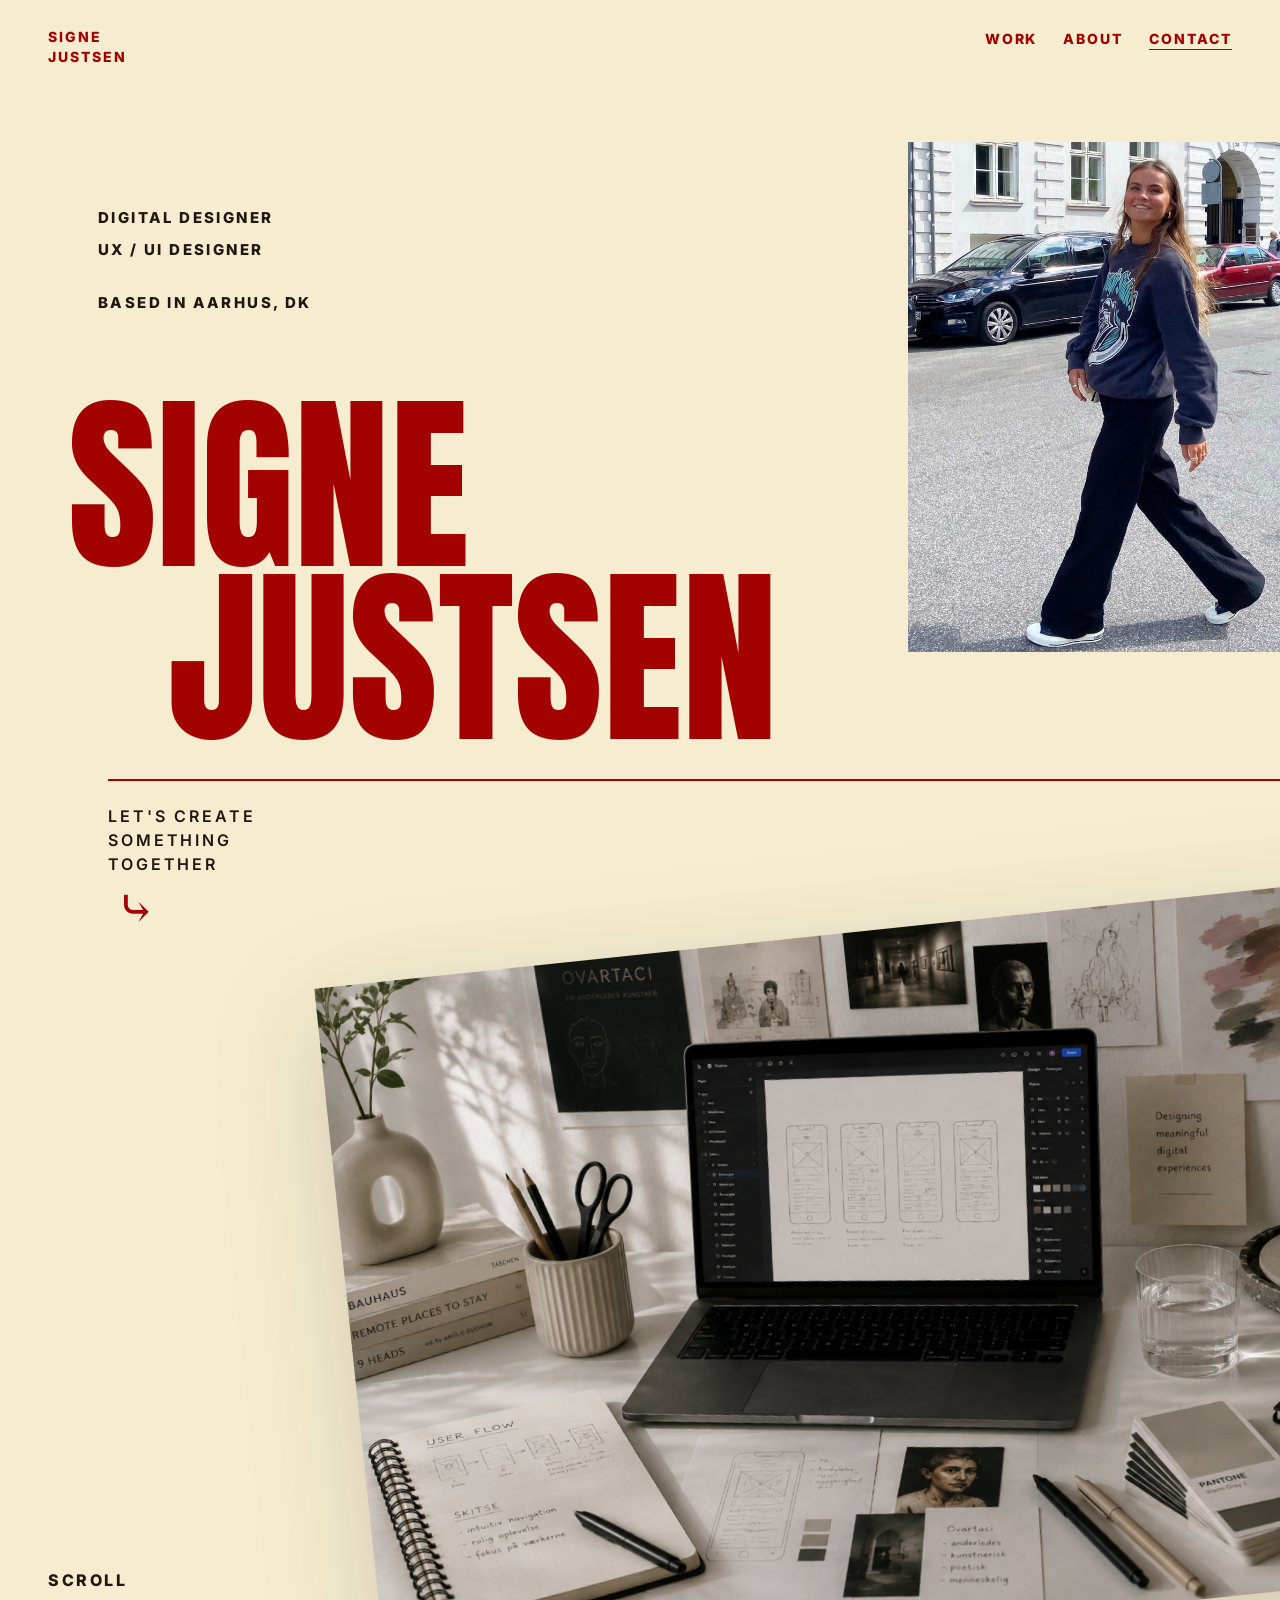
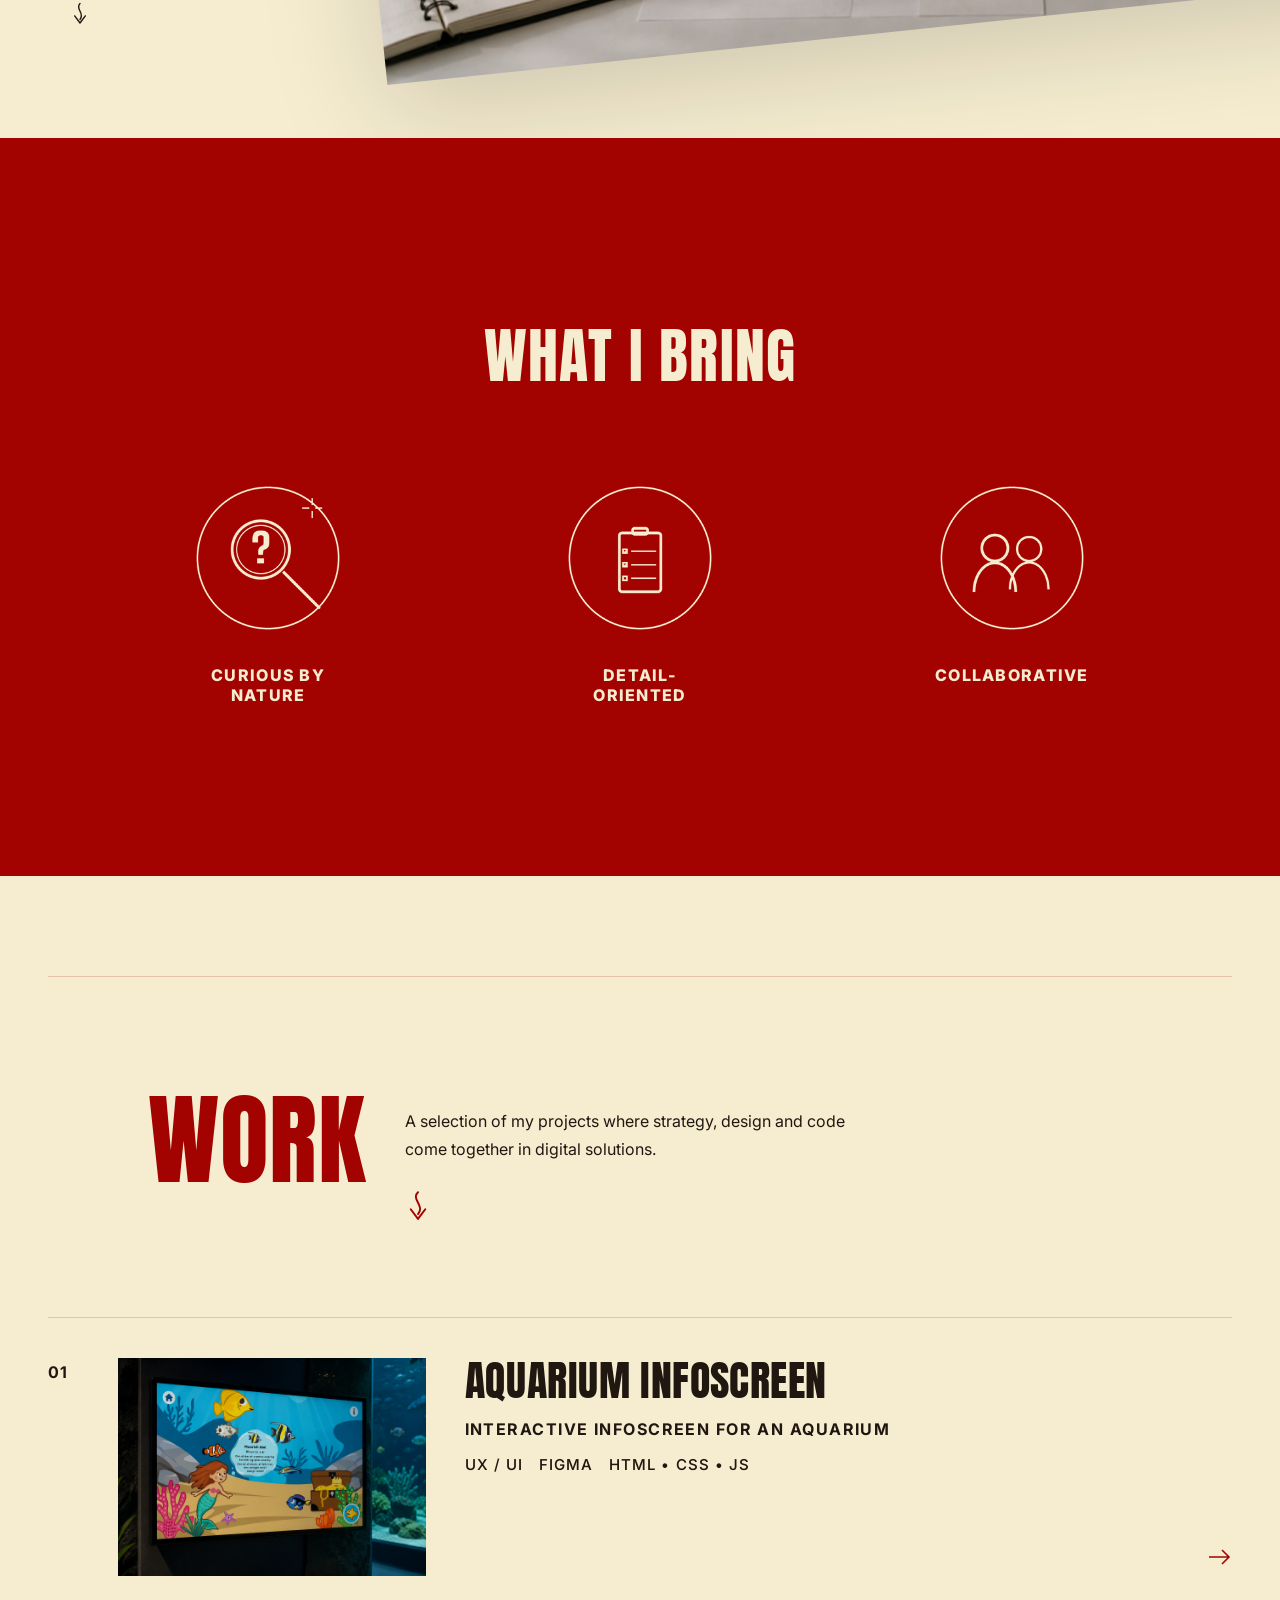
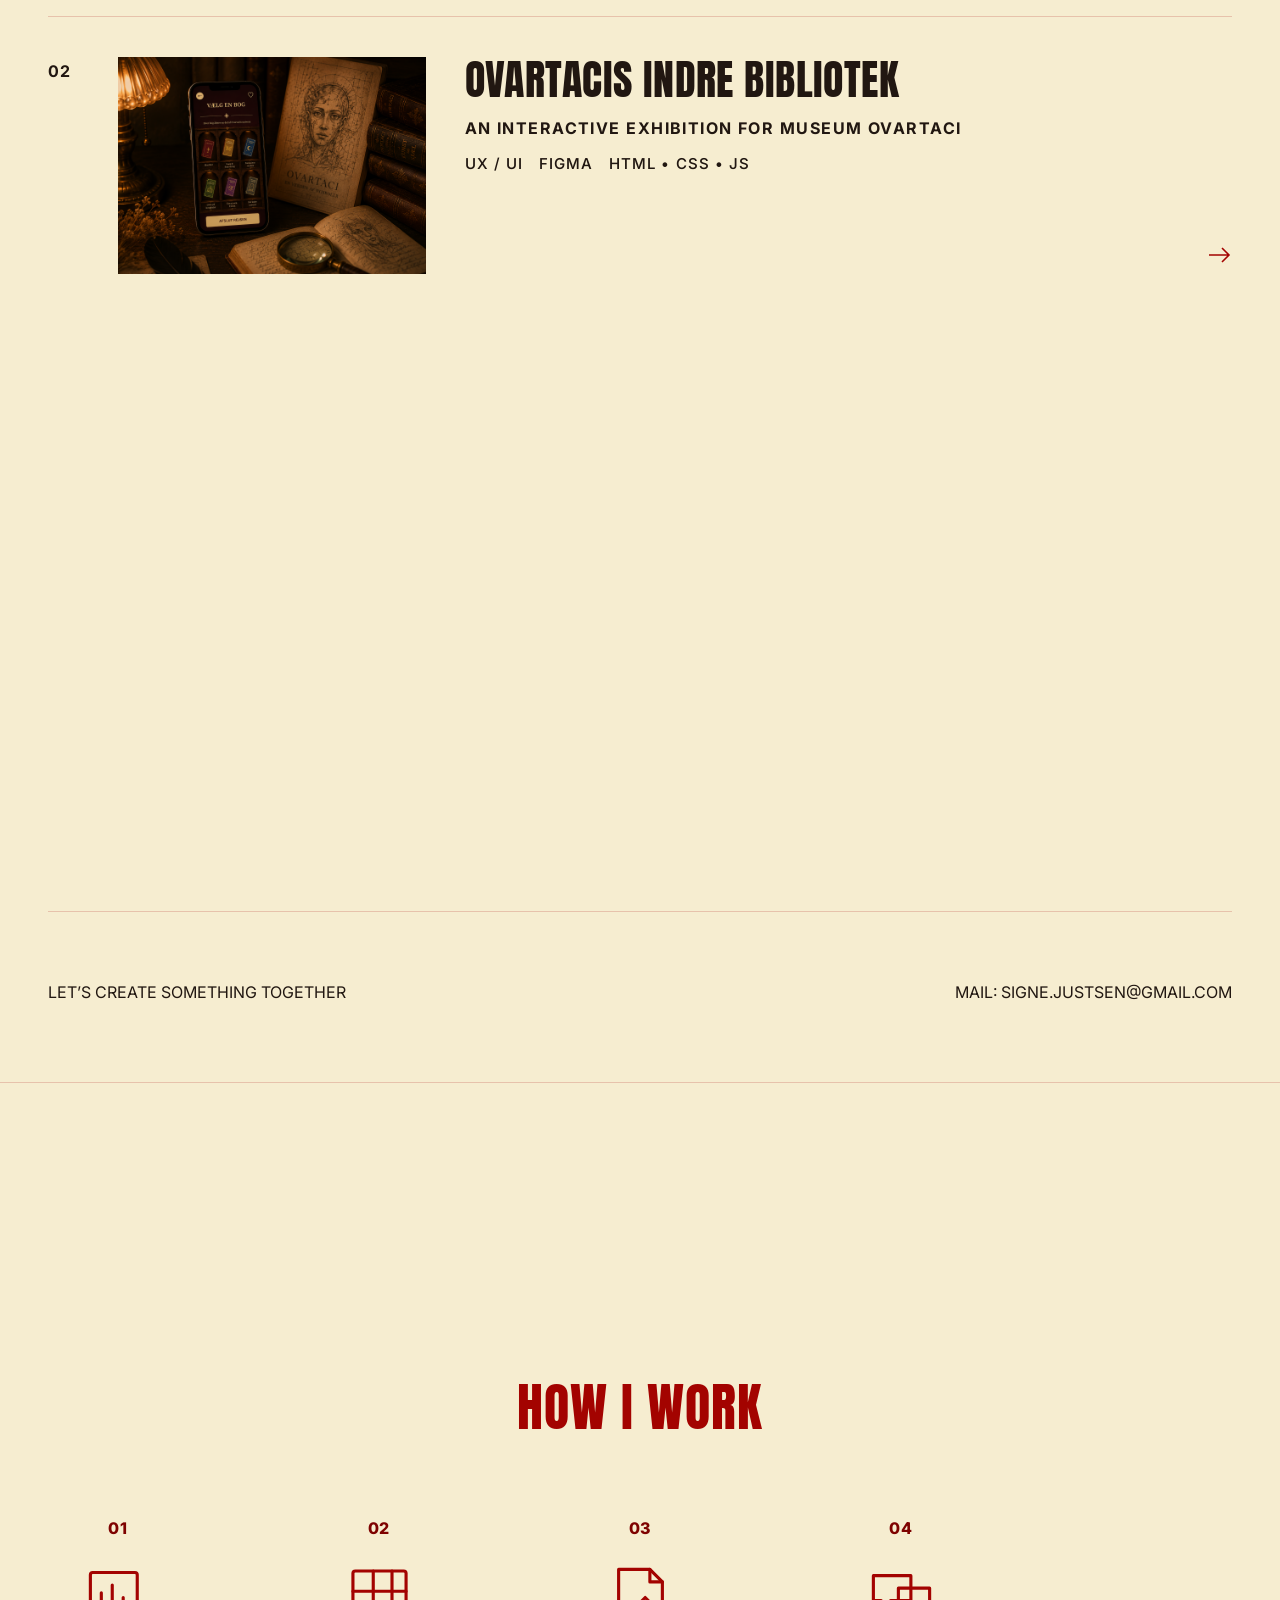
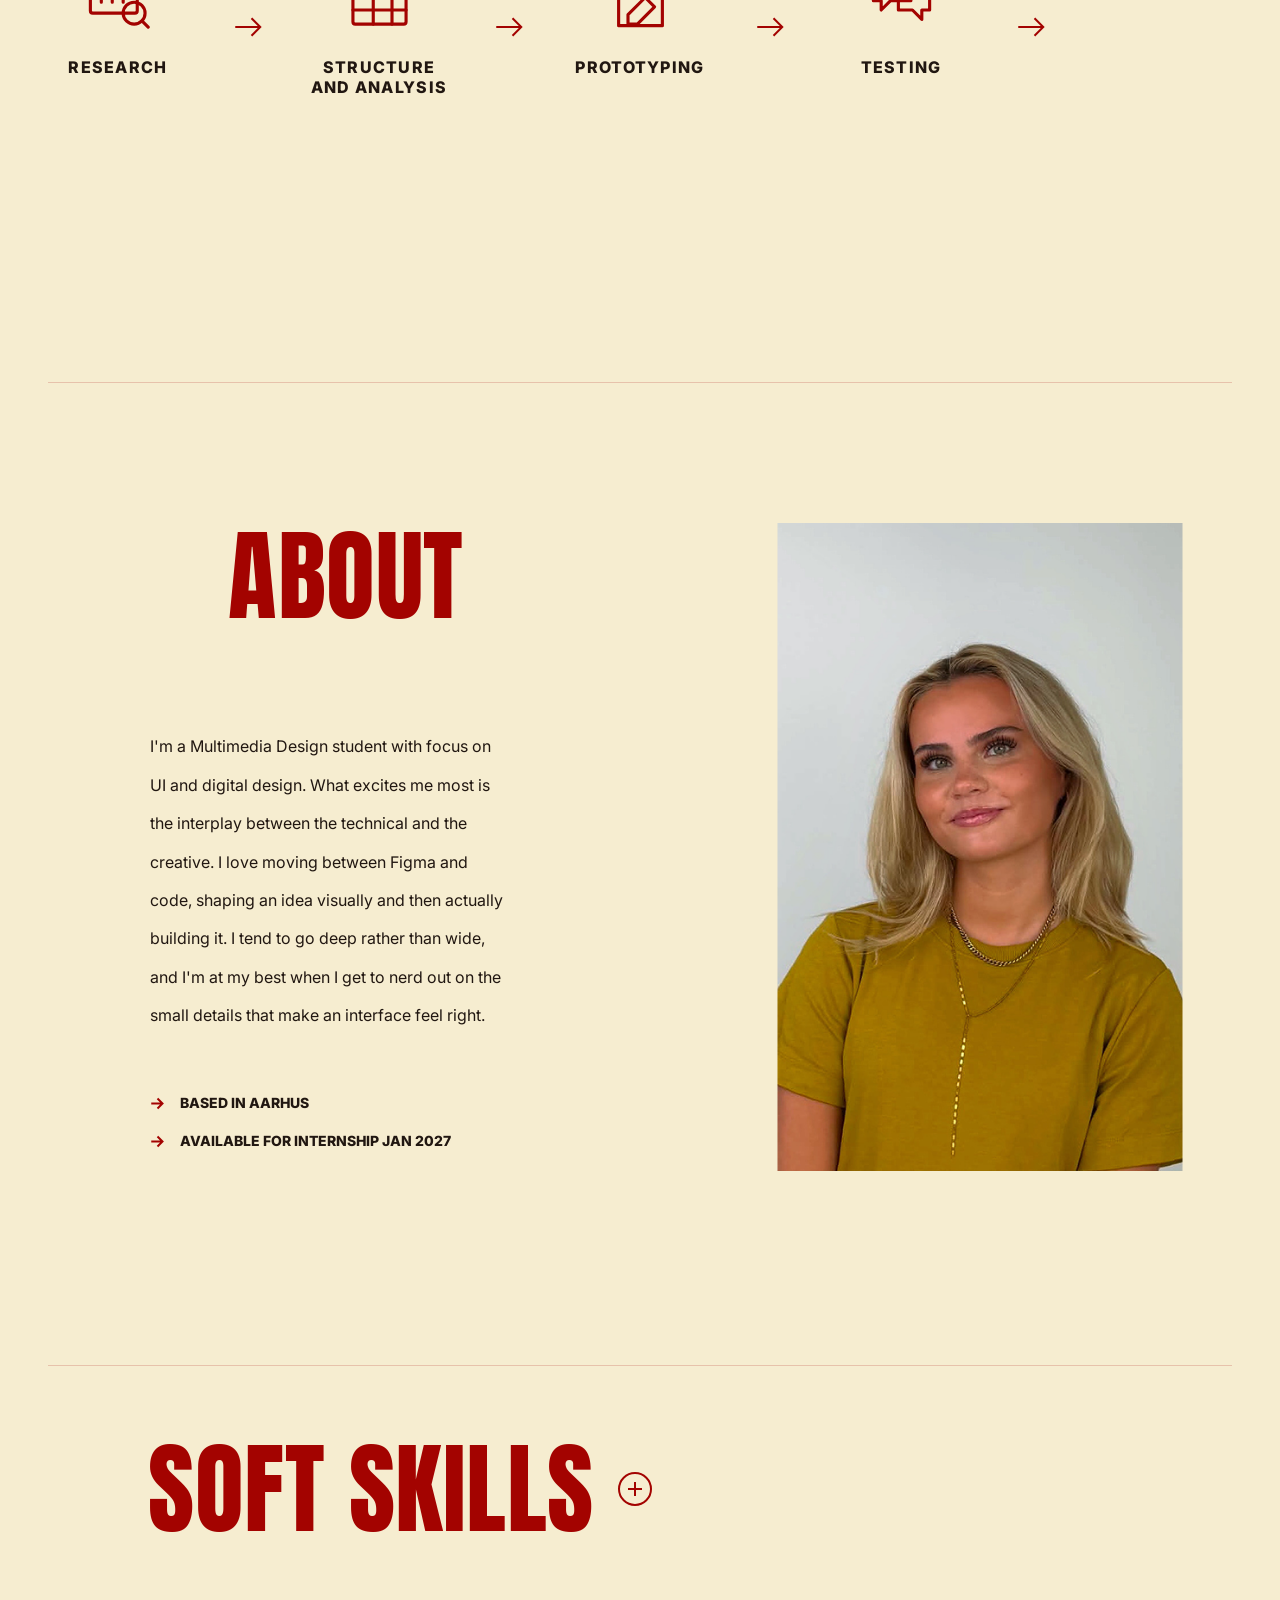
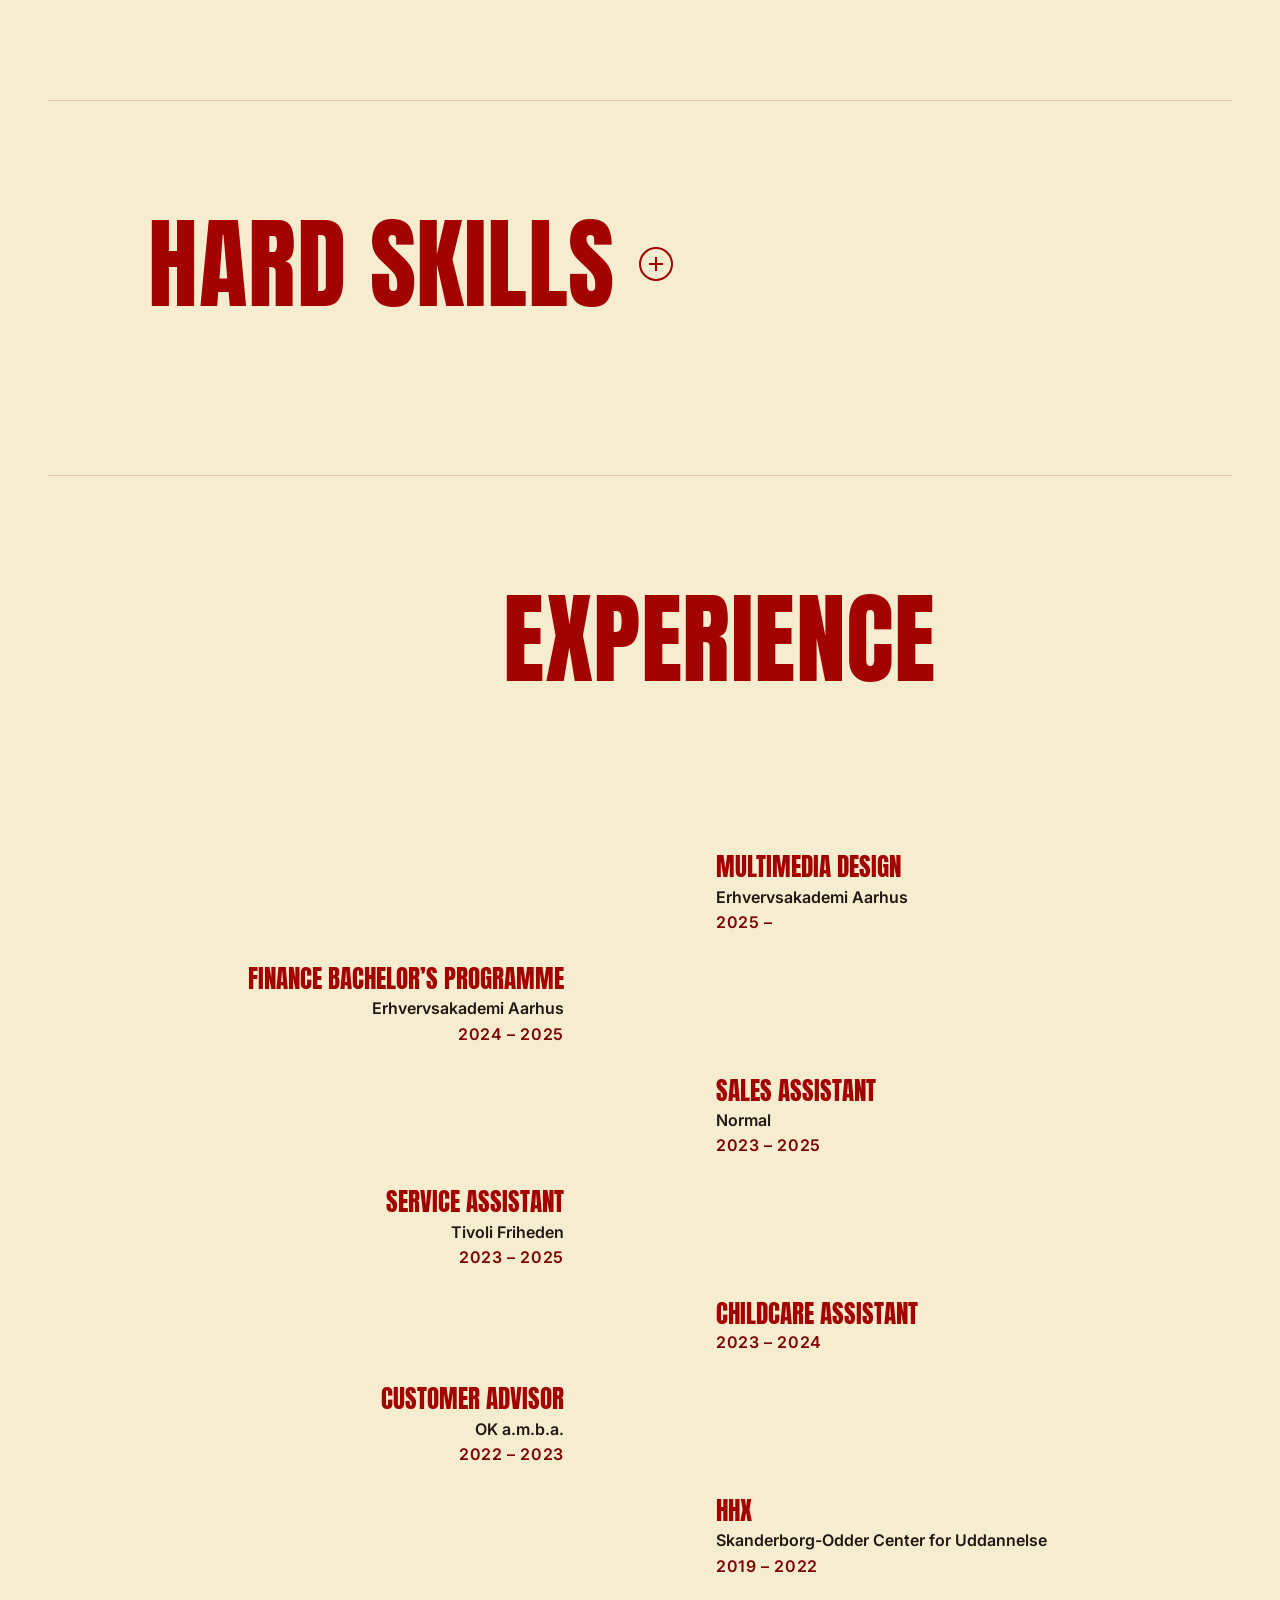
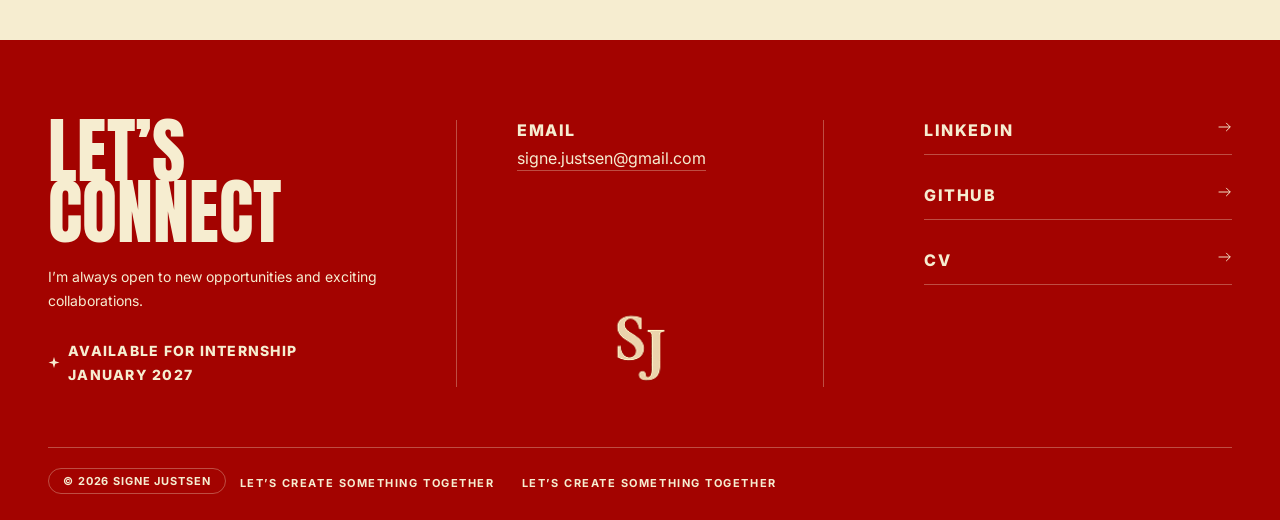
==== commit daf7f8c9: "projektside til lumina projekt" ====
--- a/index.html
+++ b/index.html
@@ -1,5 +1,5 @@
 <!doctype html>
-<html lang="da">
+<html lang="en">
   <head>
     <meta charset="UTF-8" />
     <meta name="viewport" content="width=device-width, initial-scale=1.0" />
@@ -258,6 +258,34 @@
               <div class="project-card__meta">
                 <span>UX / UI</span><span>FIGMA</span><span>WORDPRESS</span
                 ><span>HTML • CSS</span>
+              </div>
+            </div>
+            <span class="project-card__arrow">
+              <svg
+                viewBox="0 0 24 16"
+                fill="none"
+                xmlns="http://www.w3.org/2000/svg"
+                stroke="currentColor"
+                stroke-width="1.6"
+              >
+                <path d="M1 8h20M14 1l7 7-7 7" />
+              </svg>
+            </span>
+          </a>
+          <a class="project-card reveal" href="lumina.html">
+            <span class="project-card__index">04</span>
+            <span class="project-card__thumb"
+              ><img
+                class="site-img"
+                src="img/projects/dit-nye-projekt/dnp-hero.png"
+                alt="NAVN PÅ PROJEKT"
+                loading="lazy"
+            /></span>
+            <div class="project-card__text">
+              <h3>NAVN PÅ PROJEKT</h3>
+              <p>KORT BESKRIVELSE AF PROJEKTET</p>
+              <div class="project-card__meta">
+                <span>UX / UI</span><span>FIGMA</span><span>HTML • CSS • JS</span>
               </div>
             </div>
             <span class="project-card__arrow">
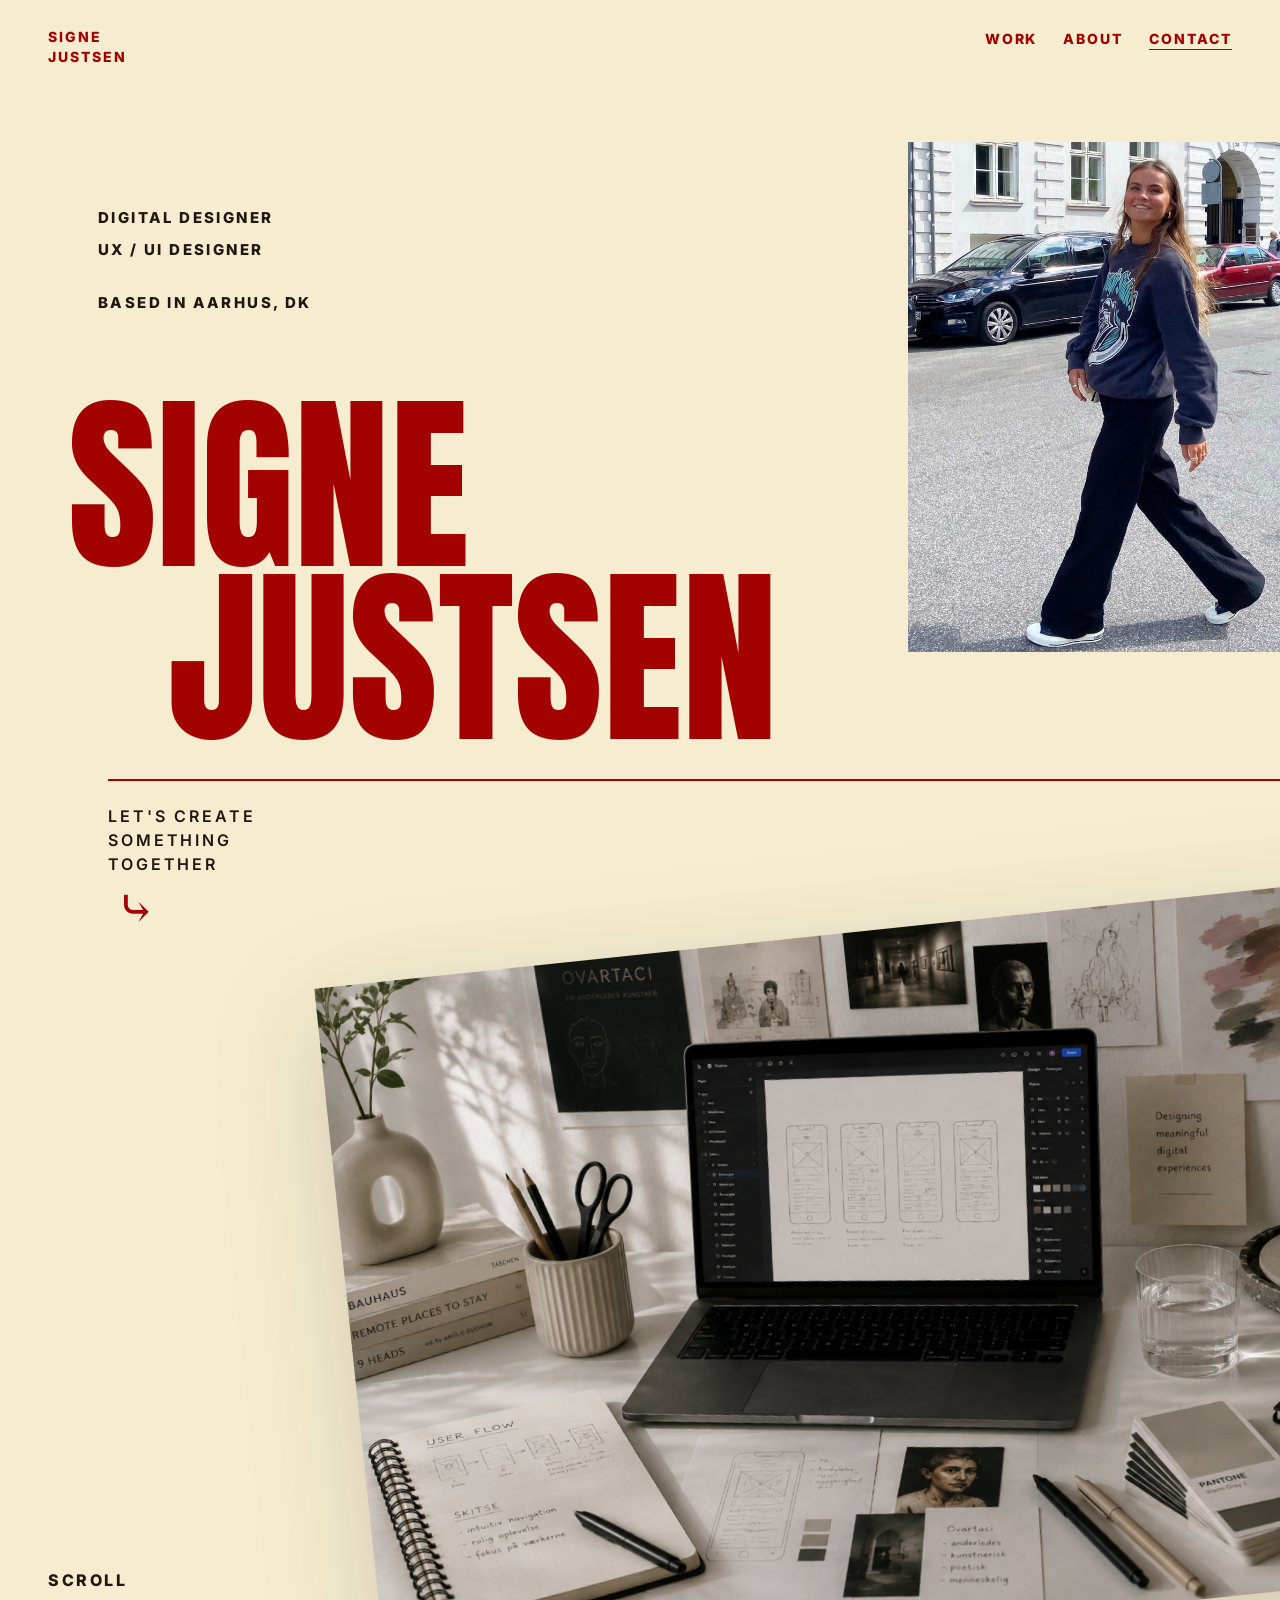
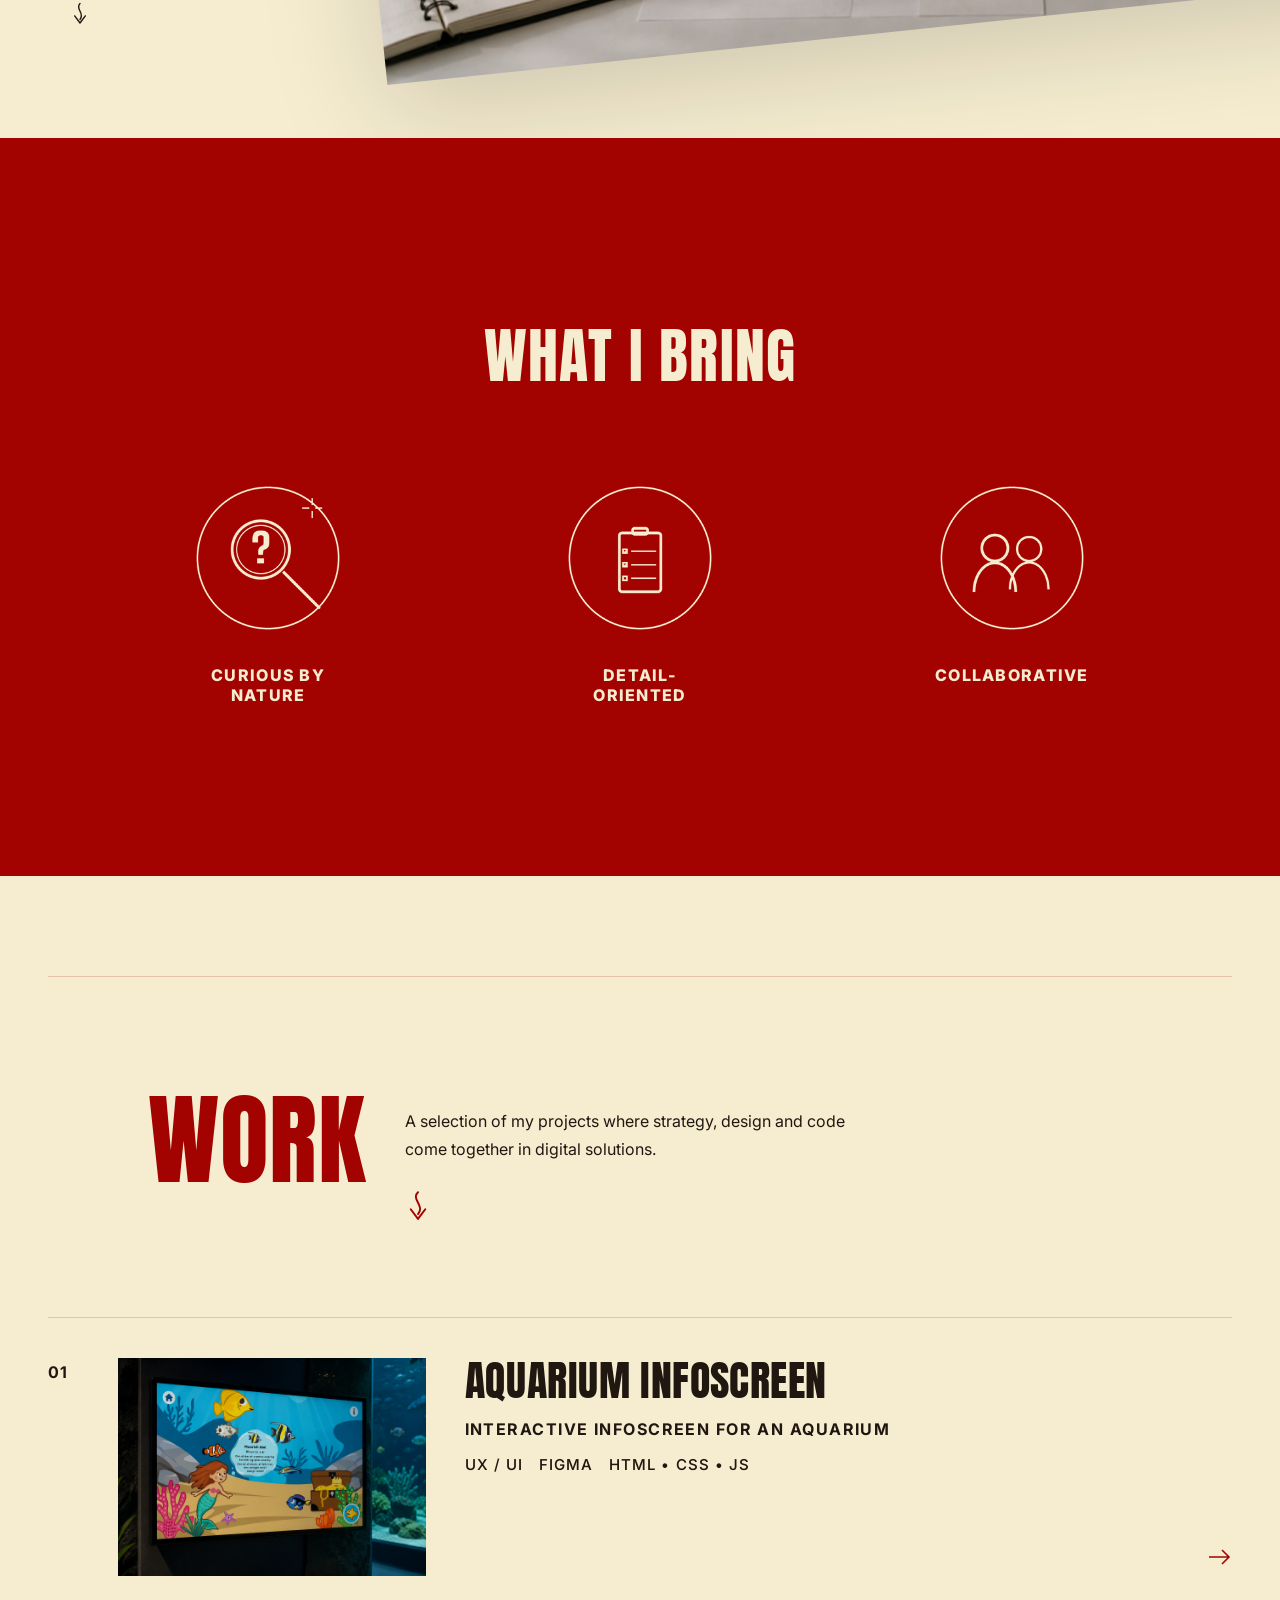
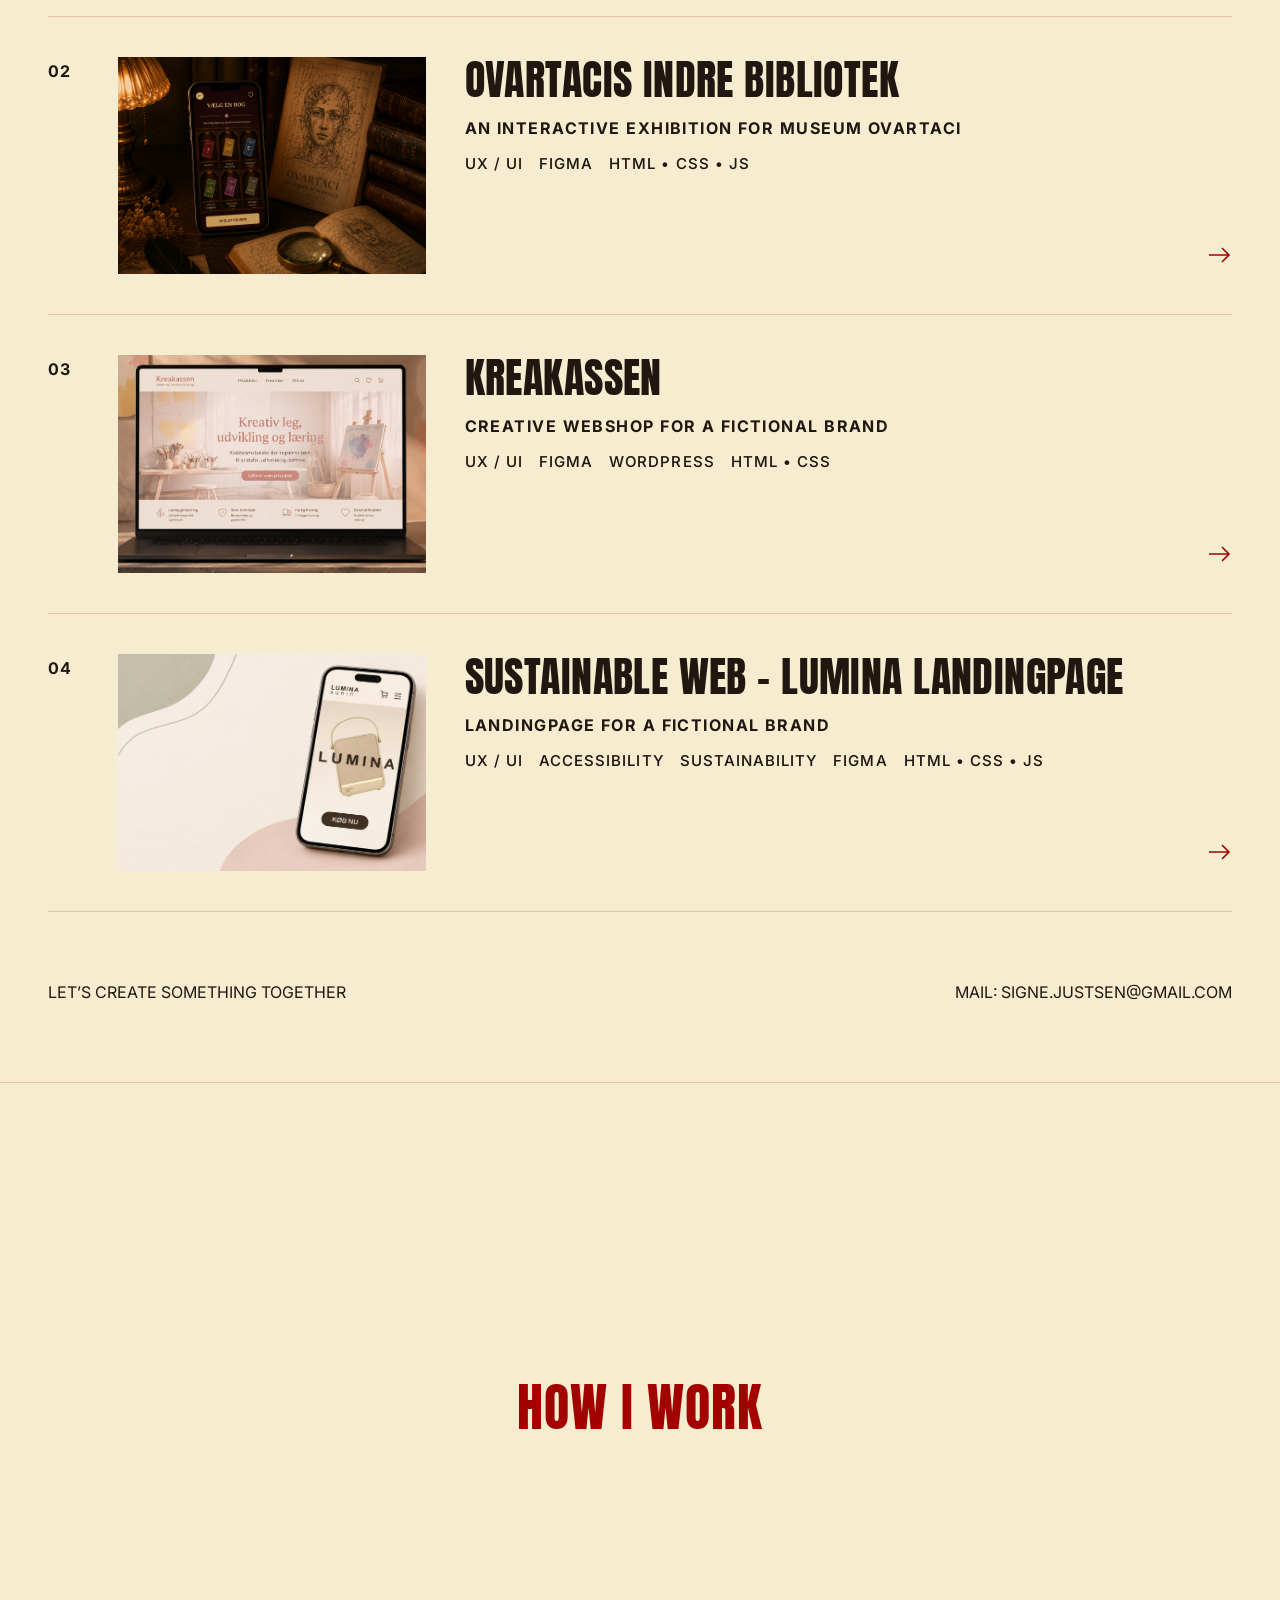
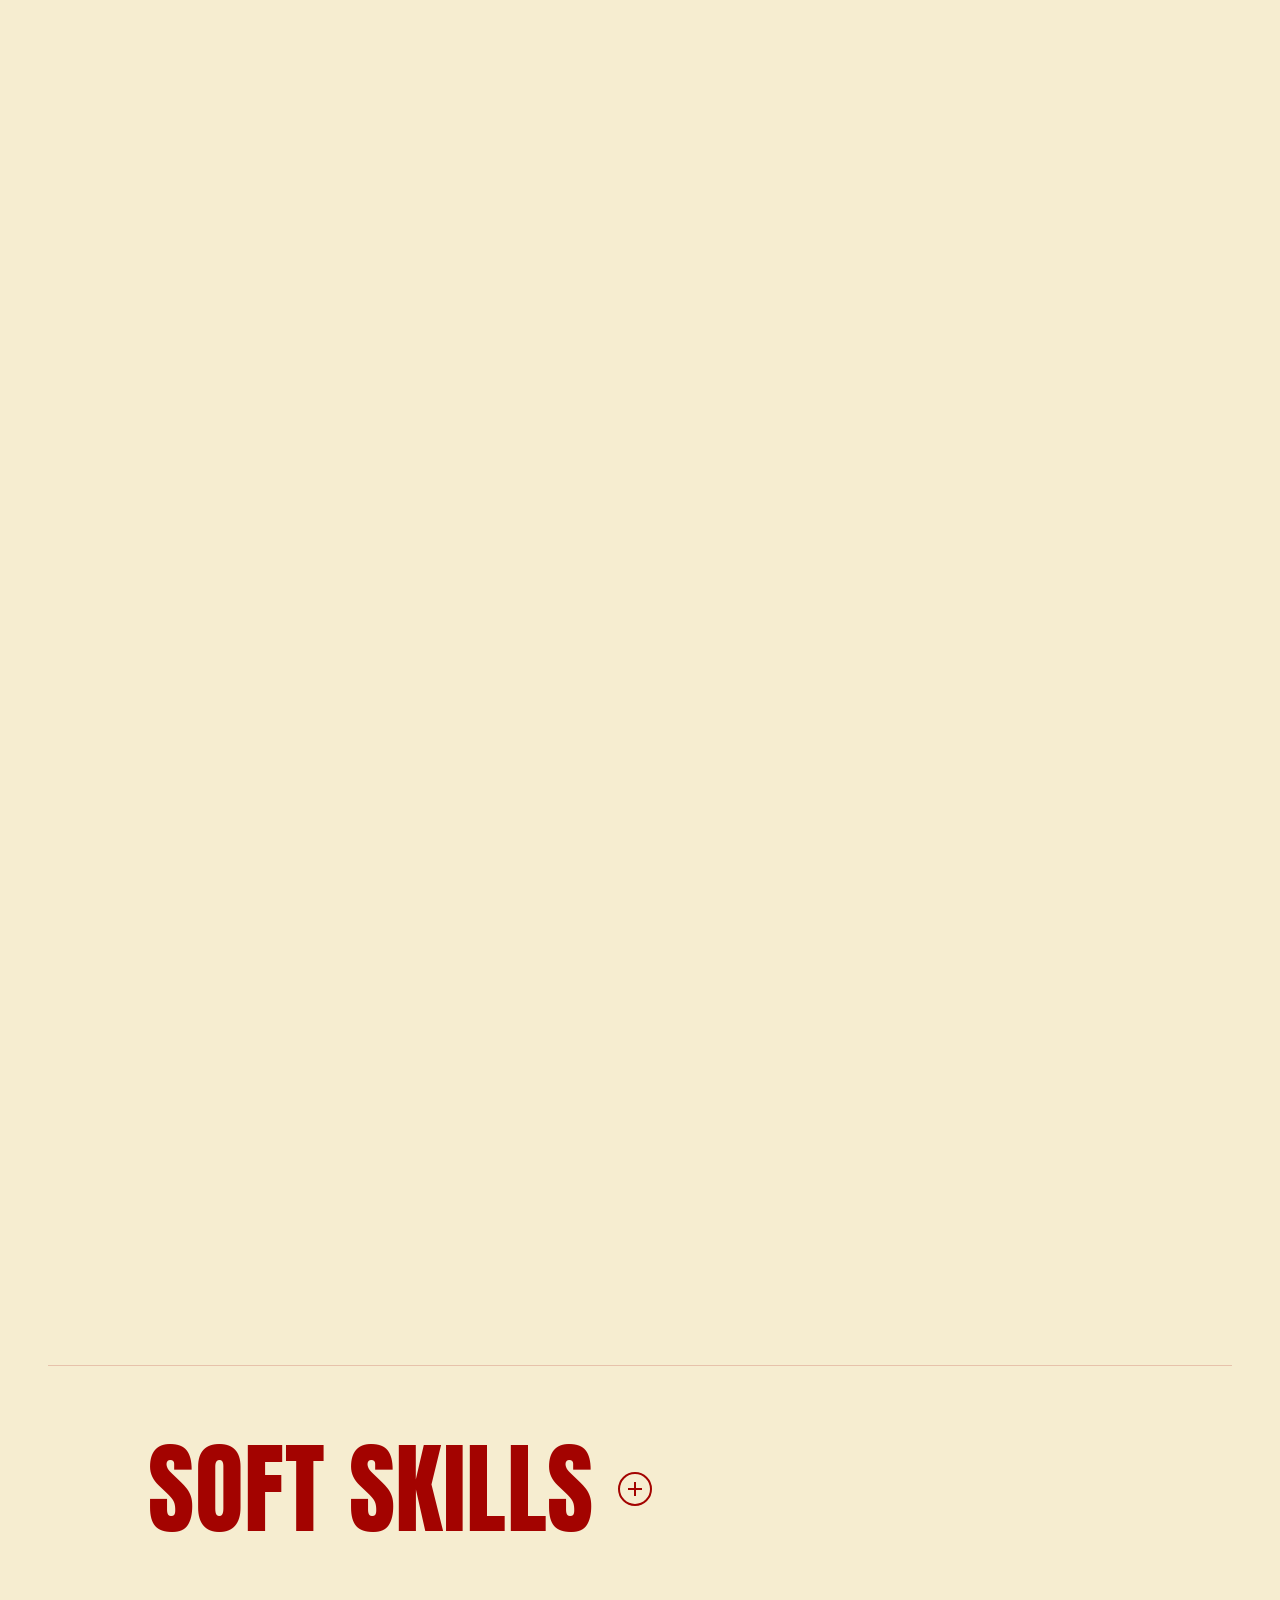
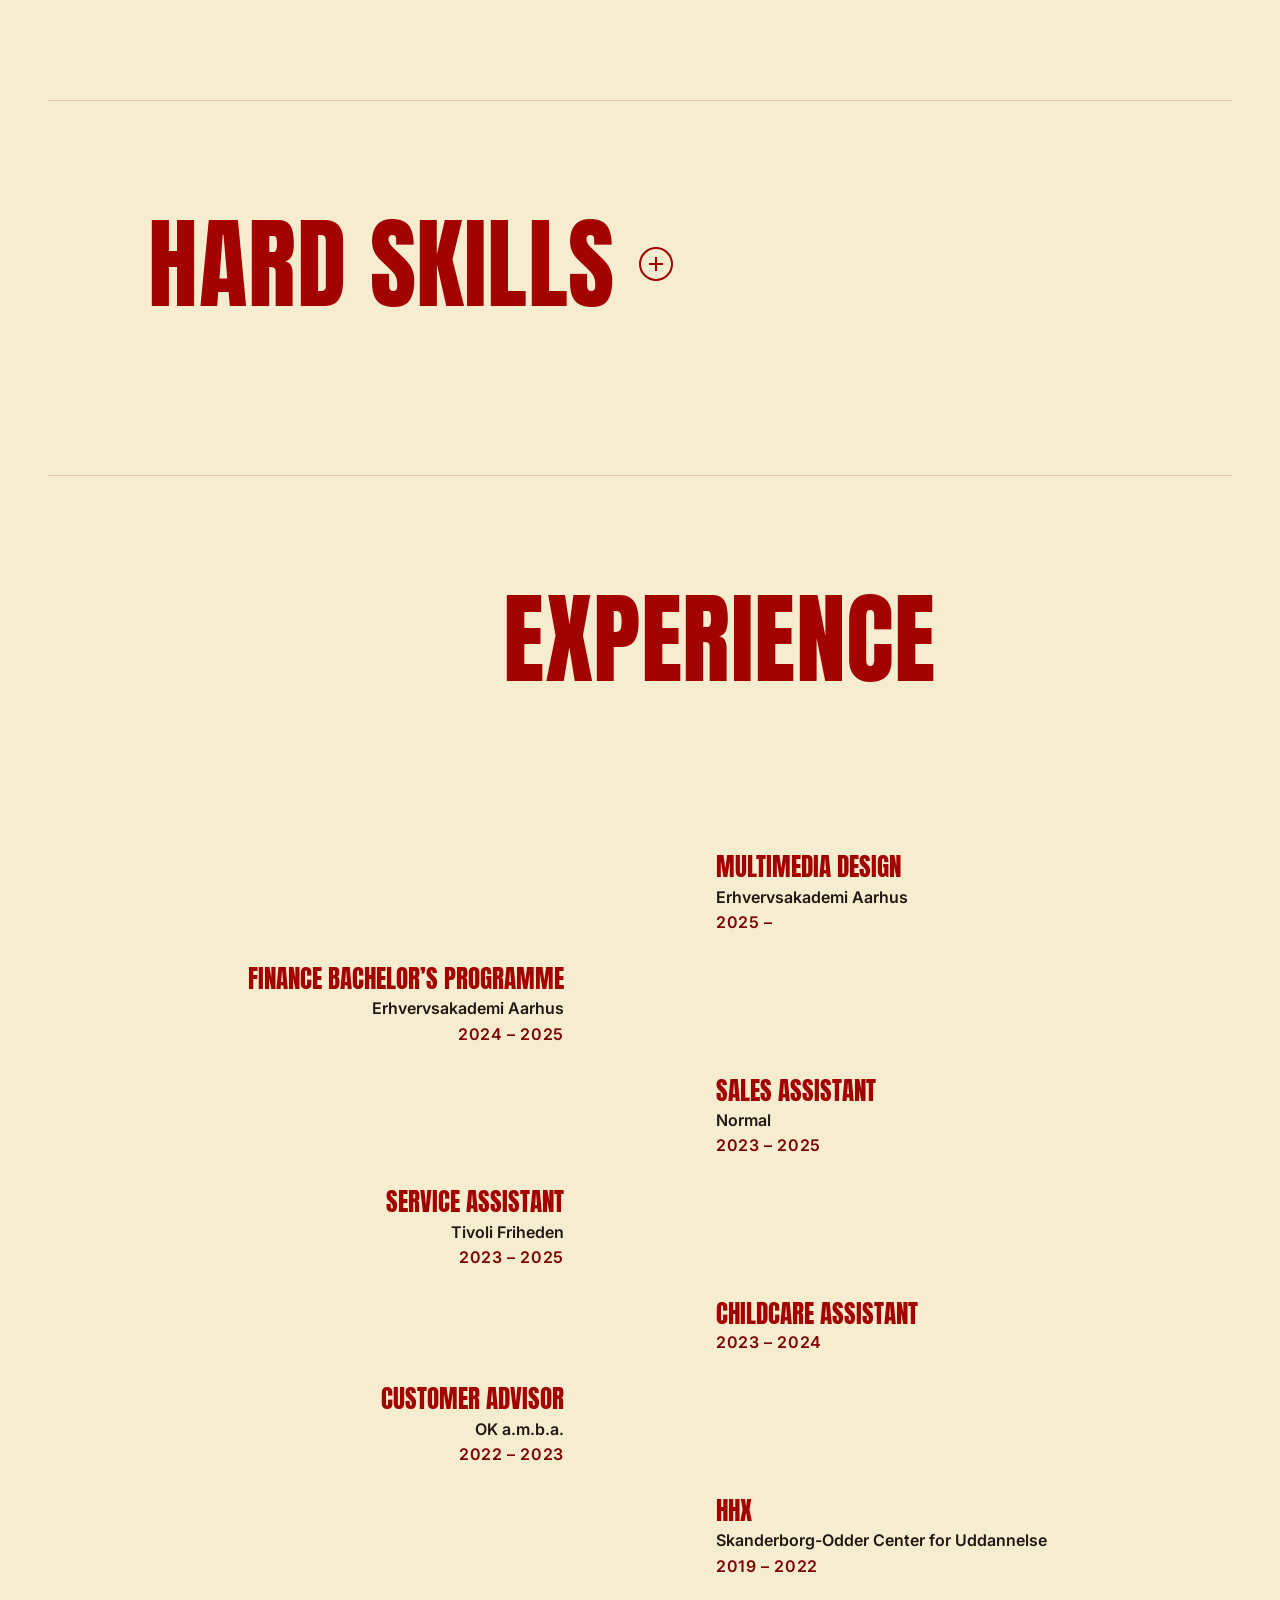
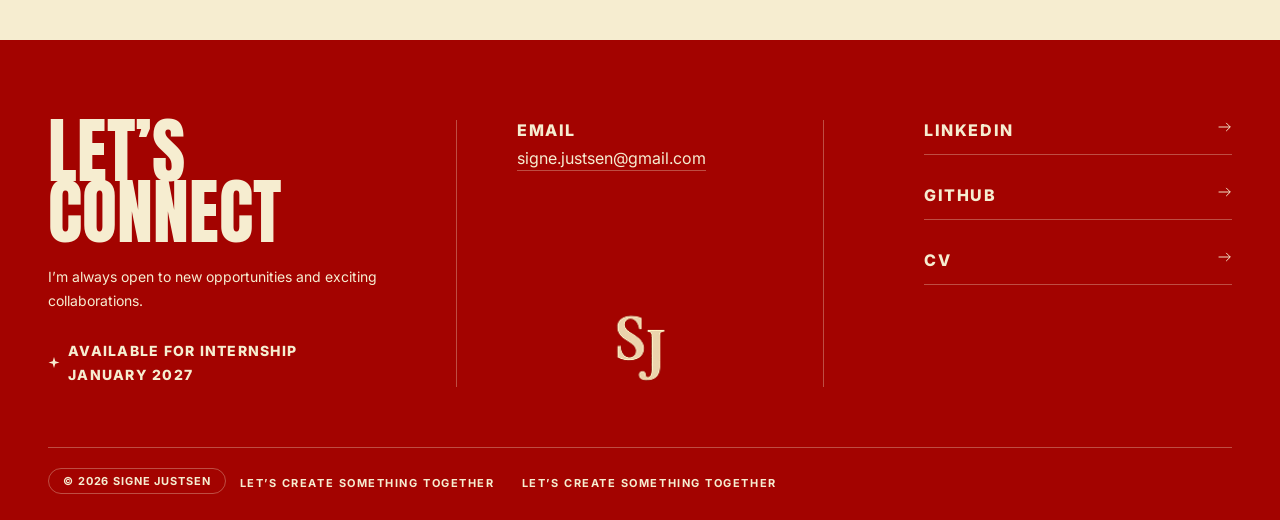
==== commit 72decd94: "projekt sustainable web tilføjet til portfolio" ====
--- a/index.html
+++ b/index.html
@@ -277,15 +277,15 @@
             <span class="project-card__thumb"
               ><img
                 class="site-img"
-                src="img/projects/dit-nye-projekt/dnp-hero.png"
-                alt="NAVN PÅ PROJEKT"
+                src="img/landingpage/lumina-phone.png"
+                alt="lumina landingpage on iphone"
                 loading="lazy"
             /></span>
             <div class="project-card__text">
-              <h3>NAVN PÅ PROJEKT</h3>
-              <p>KORT BESKRIVELSE AF PROJEKTET</p>
+              <h3>SUSTAINABLE WEB - LUMINA LANDINGPAGE</h3>
+              <p>LANDINGPAGE FOR A FICTIONAL BRAND</p>
               <div class="project-card__meta">
-                <span>UX / UI</span><span>FIGMA</span><span>HTML • CSS • JS</span>
+                <span>UX / UI</span><span>ACCESSIBILITY</span><span>SUSTAINABILITY</span><span>FIGMA</span><span>HTML • CSS • JS</span>
               </div>
             </div>
             <span class="project-card__arrow">
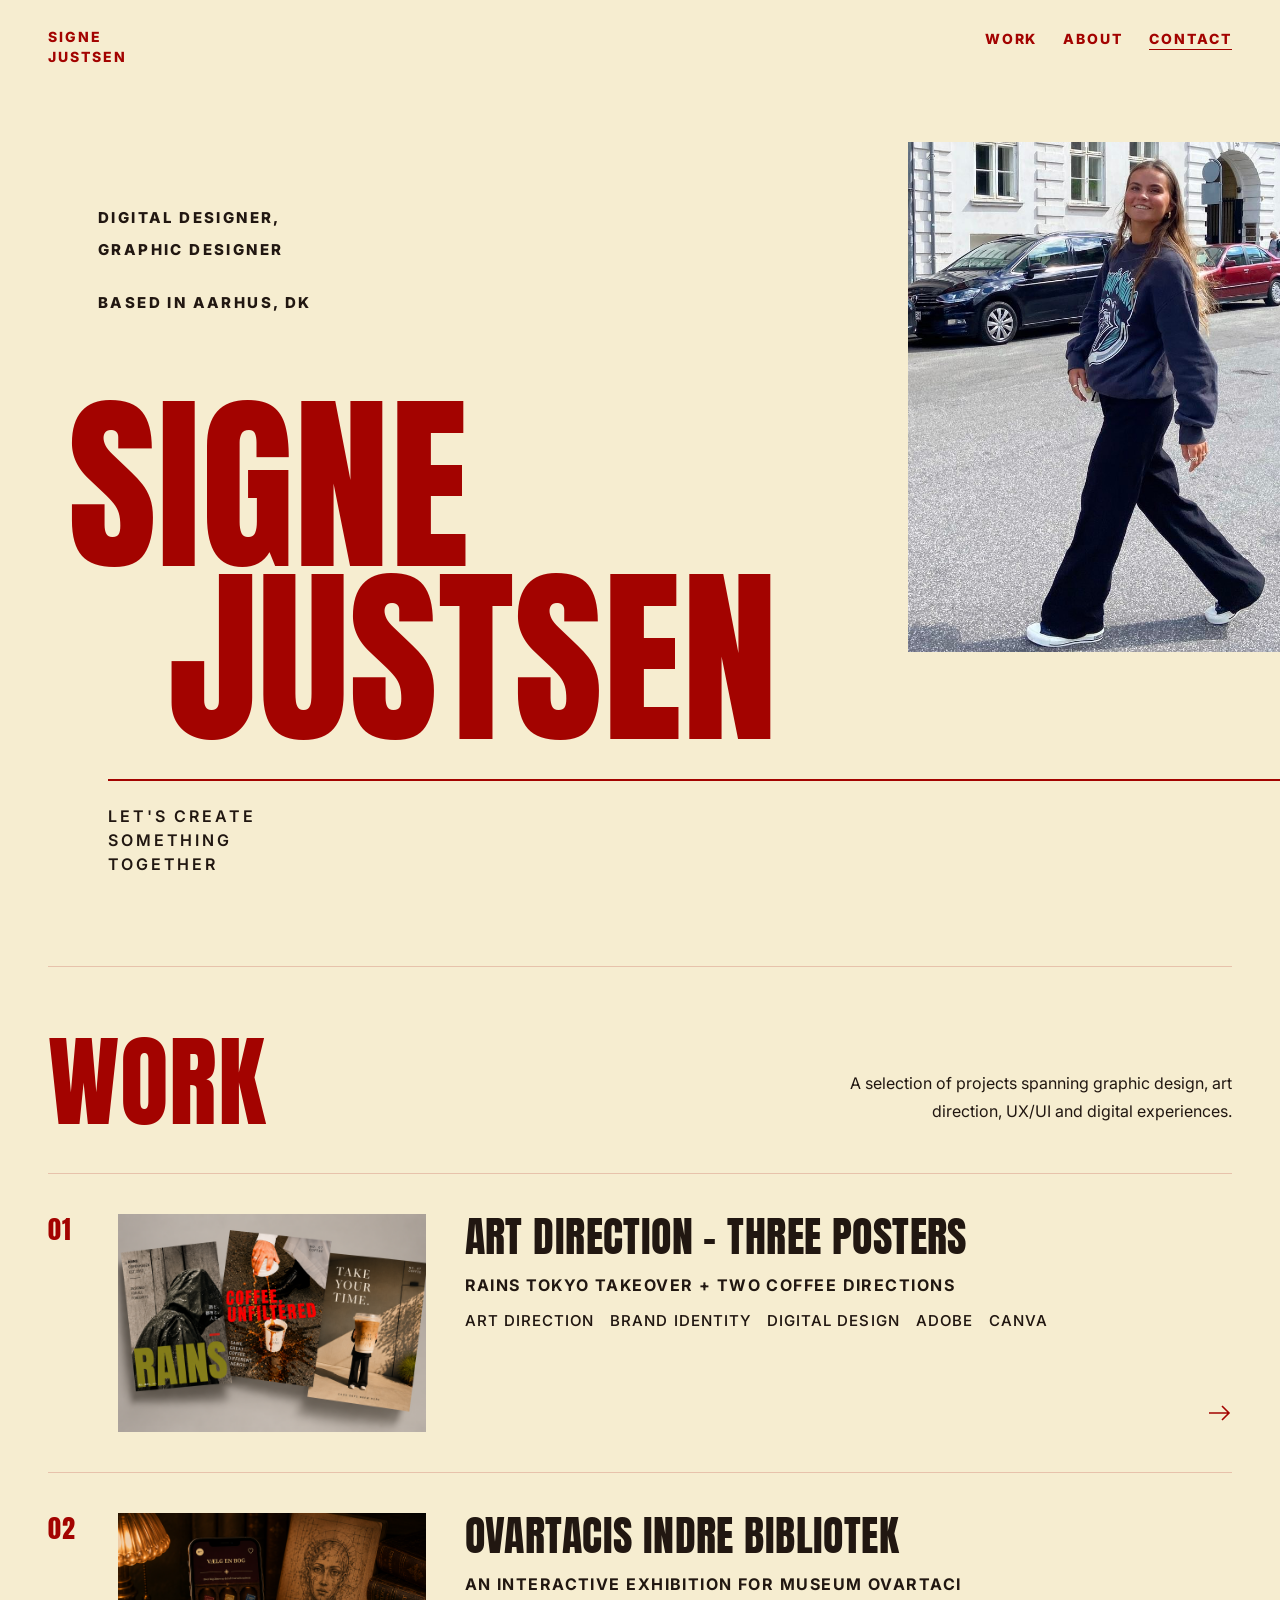
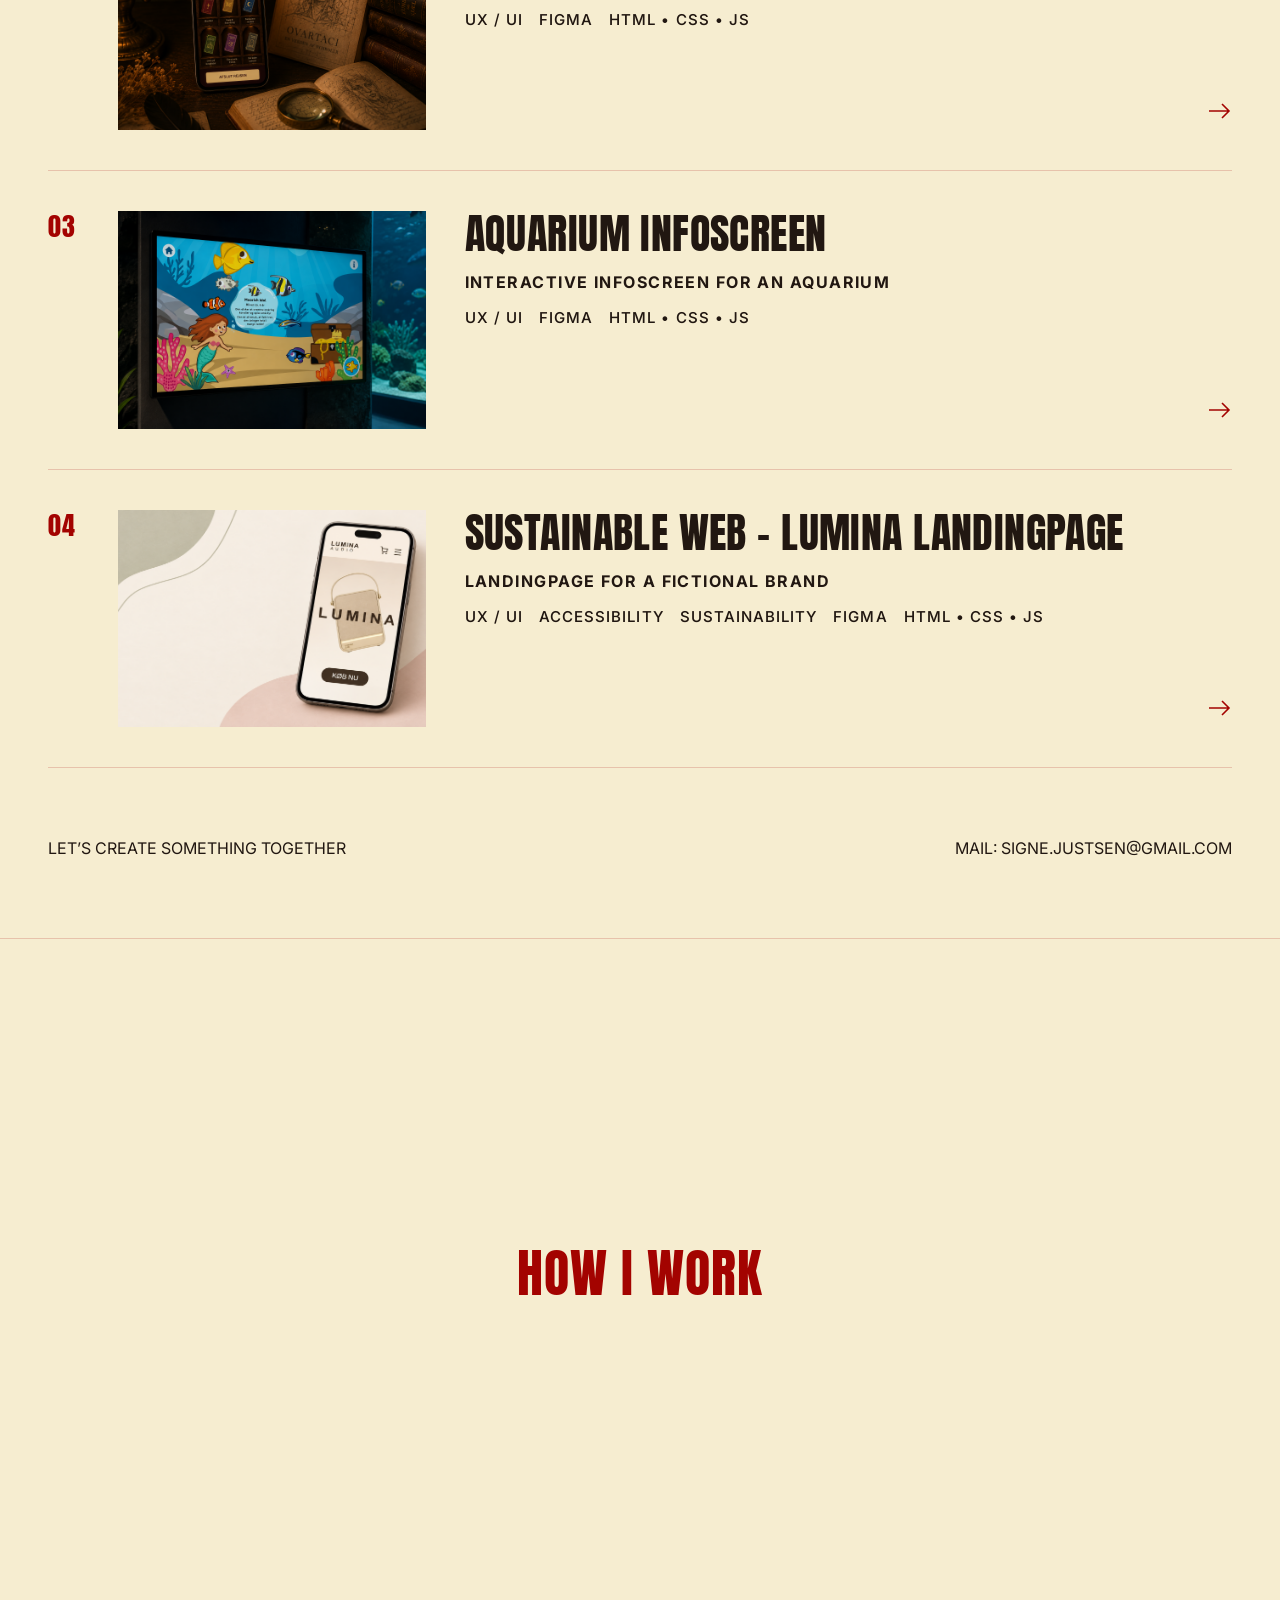
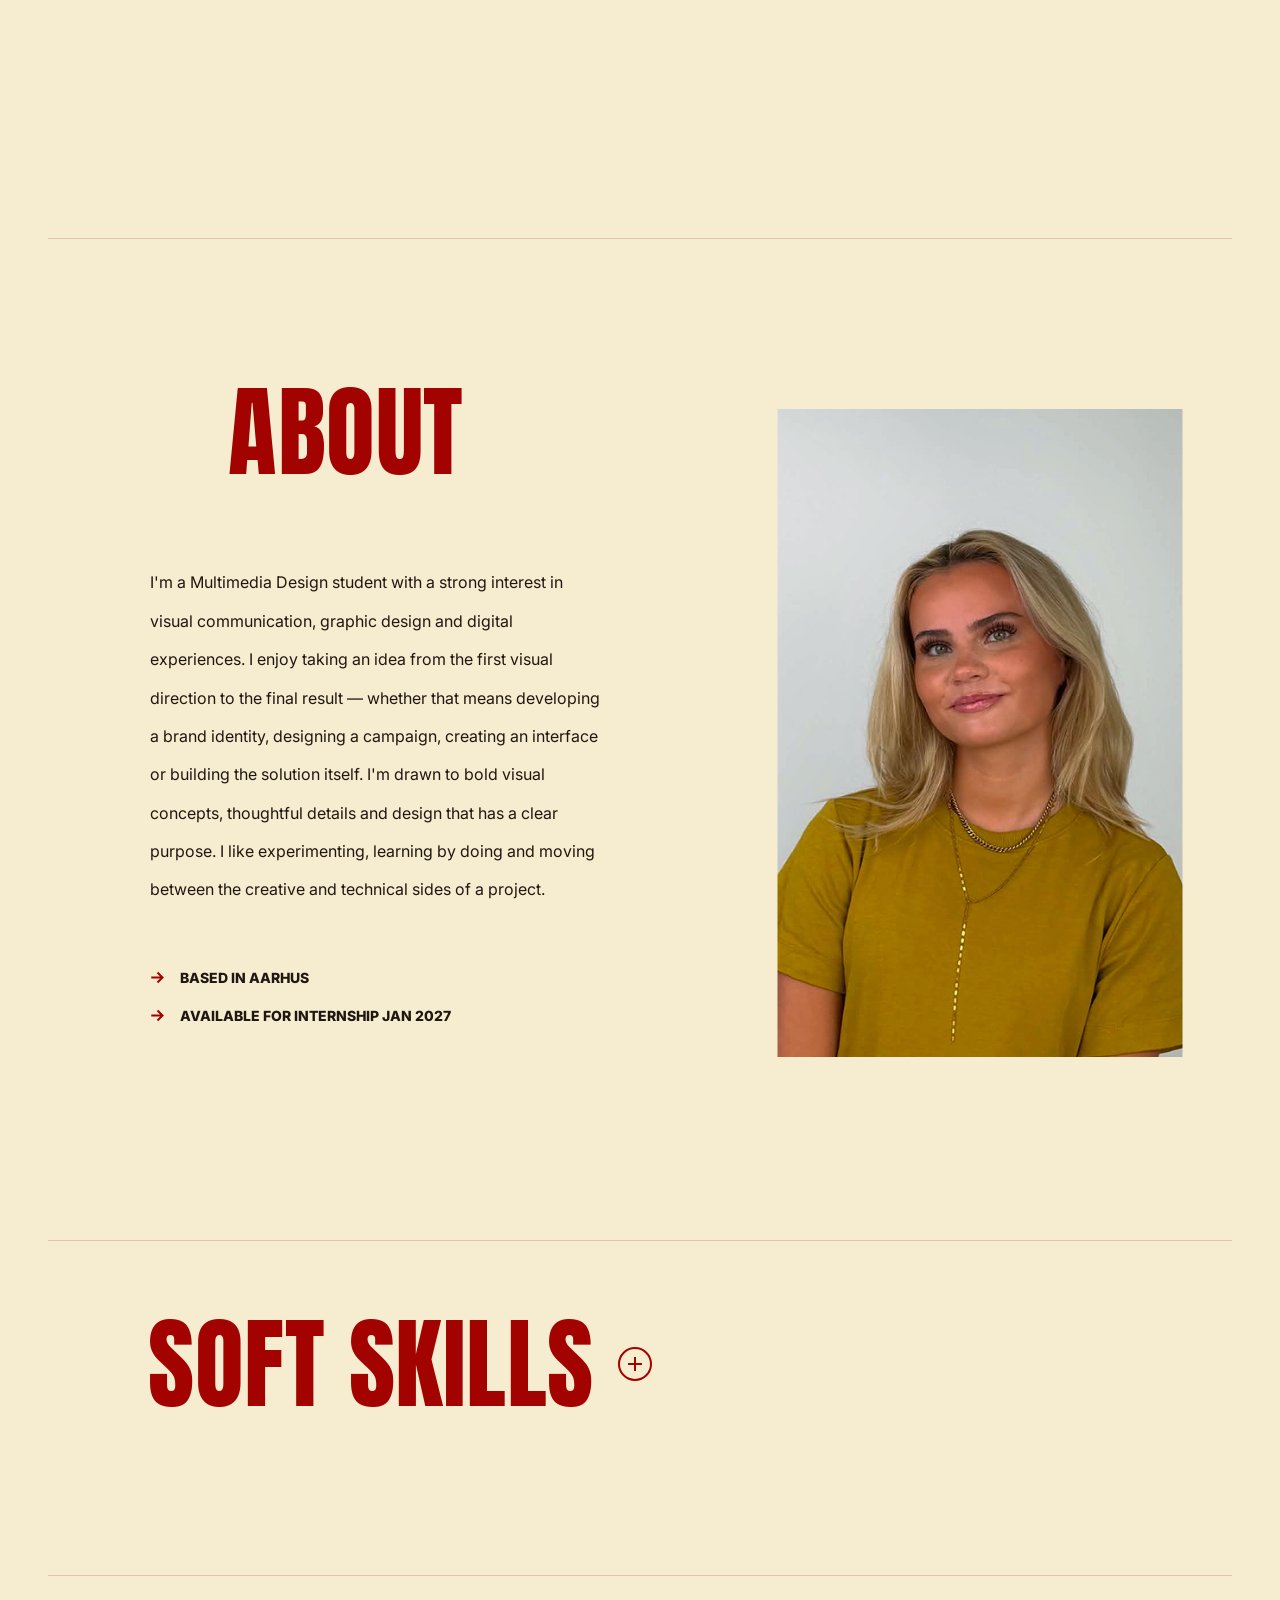
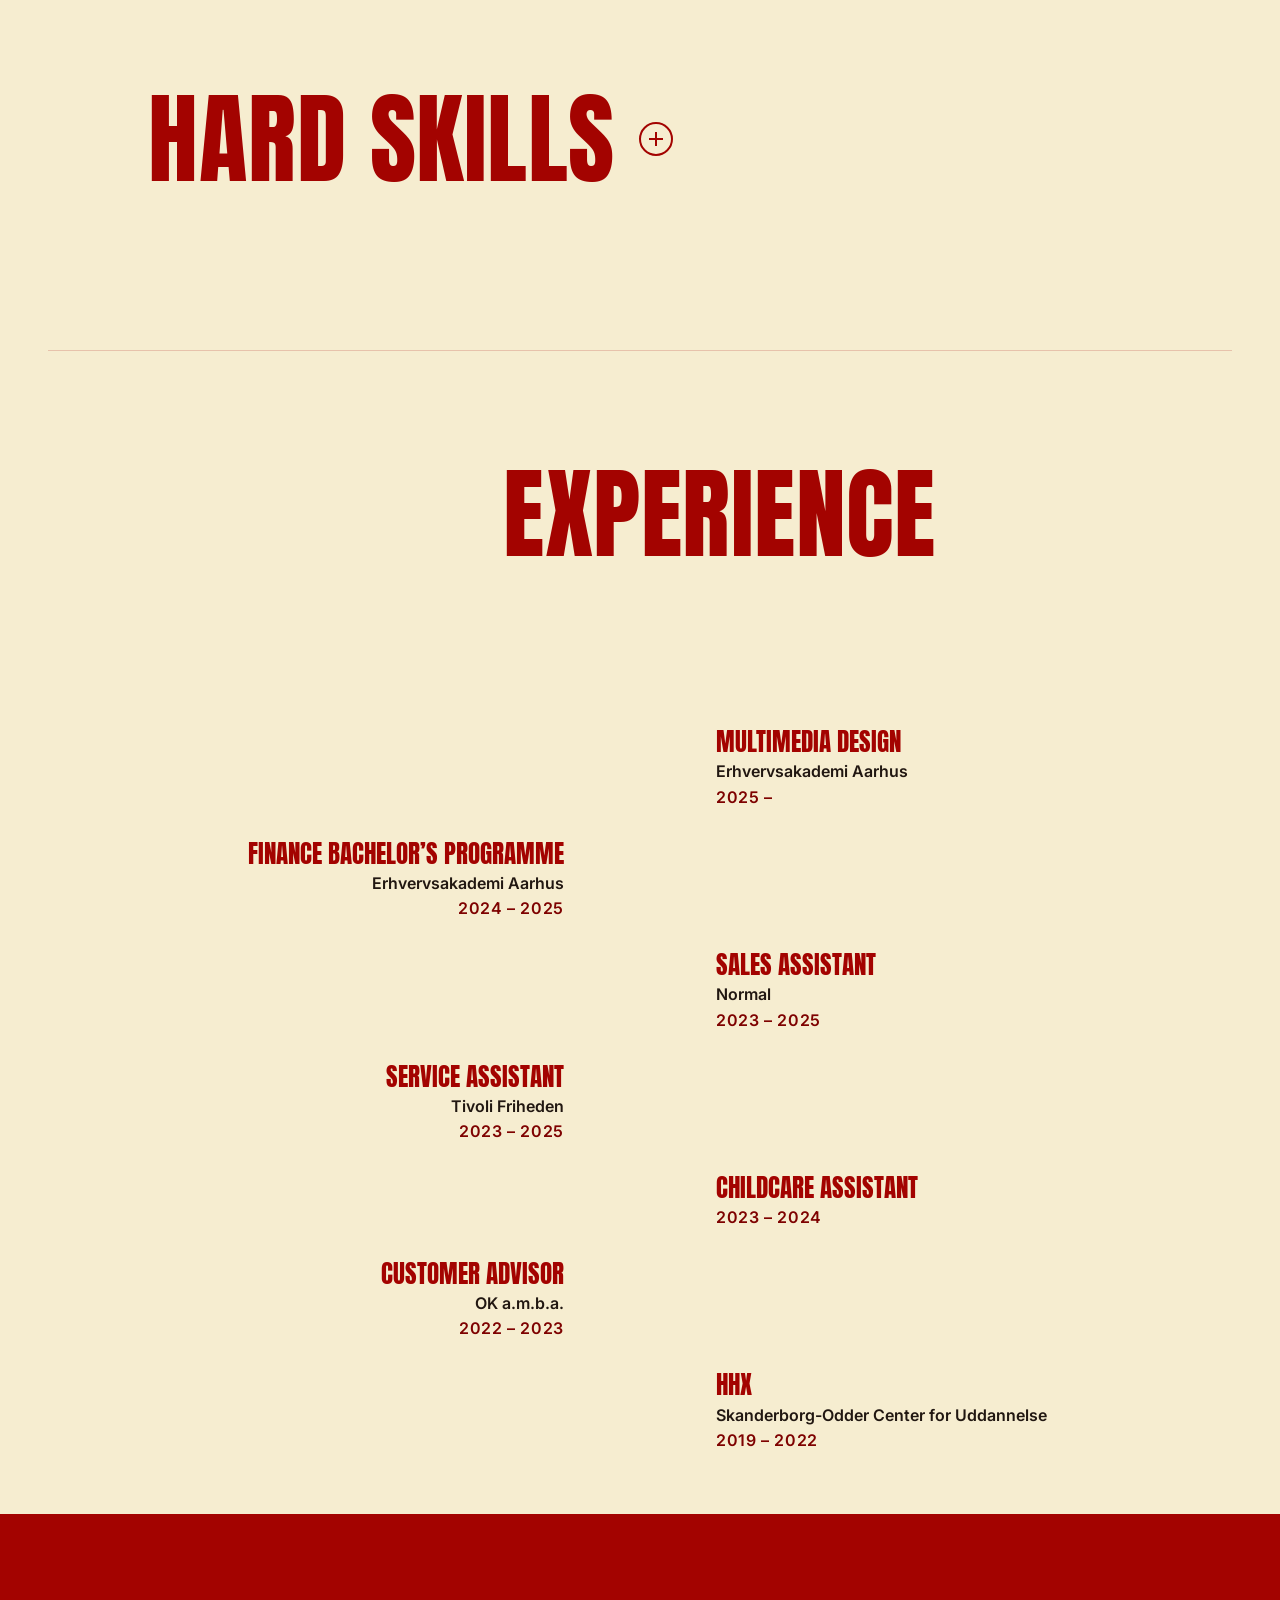
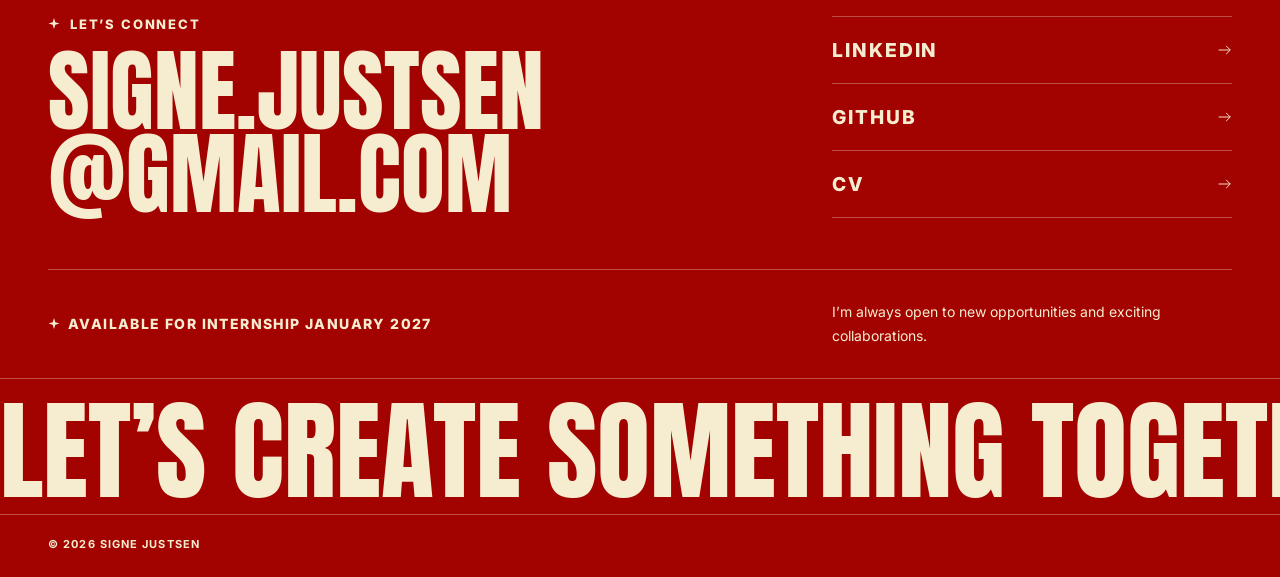
==== commit 3ab90362: "commit" ====
--- a/index.html
+++ b/index.html
@@ -38,8 +38,9 @@
       <section class="hero wrap">
         <div class="hero__top">
           <div class="hero__intro hero-anim">
-            <p>DIGITAL DESIGNER</p>
-            <p>UX / UI DESIGNER</p>
+            <p>DIGITAL DESIGNER,</p>
+            <p>GRAPHIC DESIGNER</p>
+            
             <p>BASED IN AARHUS, DK</p>
           </div>
           <img
@@ -64,17 +65,11 @@
               TOGETHER
             </p>
 
-            <span class="hero-tagline__arrow">⤷</span>
-          </div>
-        </div>
-
-        <div class="hero__media hero-anim">
-          <img
-            class="hero__workshot site-img"
-            src="img/landingpage/hero-work.jpg"
-            alt="Bærbar computer med Lumina-webshop projektet på skærmen"
-          />
-        </div>
+    
+          </div>
+        </div>
+
+
 
         <div class="hero__bottom">
           <div class="hero__scroll">
@@ -95,69 +90,7 @@
         </div>
       </section>
 
-      <!-- WHAT I BRING -->
-      <section class="bring reveal">
-        <div class="wrap">
-          <h2 class="bring__heading">WHAT I BRING</h2>
-          <div class="bring__grid">
-            <div class="bring__item">
-              <div class="bring__icon">
-                <img
-                  class="site-img"
-                  src="img/bring/icon-curious.png"
-                  alt=""
-                  loading="lazy"
-                />
-                <div class="bring__tooltip">
-                  <p>
-                    I'm naturally curious and always eager to explore new ideas.
-                    I enjoy asking questions, researching and digging deeper to
-                    understand how things work.
-                  </p>
-                </div>
-              </div>
-              <p>CURIOUS BY NATURE</p>
-            </div>
-            <div class="bring__item">
-              <div class="bring__icon">
-                <img
-                  class="site-img"
-                  src="img/bring/icon-detail.png"
-                  alt=""
-                  loading="lazy"
-                />
-                <div class="bring__tooltip">
-                  <p>
-                    I care about the details, both big and small. I enjoy
-                    refining my work, experimenting with different solutions and
-                    making sure every element has a purpose.
-                  </p>
-                </div>
-              </div>
-              <p>DETAIL-ORIENTED</p>
-            </div>
-            <div class="bring__item">
-              <div class="bring__icon">
-                <img
-                  class="site-img"
-                  src="img/bring/icon-collaborative.png"
-                  alt=""
-                  loading="lazy"
-                />
-                <div class="bring__tooltip">
-                  <p>
-                    I enjoy working with others and believe the best ideas often
-                    come from collaboration. I'm open to feedback, sharing ideas
-                    and building solutions together.
-                  </p>
-                </div>
-              </div>
-              <p>COLLABORATIVE</p>
-            </div>
-          </div>
-        </div>
-      </section>
-
+      
       <!-- WORK -->
       <section id="work" class="work section wrap reveal">
         <div class="section-head">
@@ -177,37 +110,26 @@
             </svg>
           </div>
           <p>
-            A selection of my projects where strategy, design and code come
-            together in digital solutions.
+            A selection of projects spanning graphic design, art direction, UX/UI and digital experiences.
           </p>
         </div>
 
         <div class="project-list">
-          <a class="project-card reveal" href="akvarie.html">
+          <a class="project-card reveal" href="posters.html">
             <span class="project-card__index">01</span>
             <span class="project-card__thumb"
-              ><img
-                class="site-img"
-                src="img/landingpage/akvarie.jpg"
-                alt="AQUARIUM INFOSCREEN"
-                loading="lazy"
+              ><img class="site-img" src="img/landingpage/posters.png"
+                alt="Three posters: Rains Tokyo takeover and two coffee art directions" loading="lazy"
             /></span>
             <div class="project-card__text">
-              <h3>AQUARIUM INFOSCREEN</h3>
-              <p>INTERACTIVE INFOSCREEN FOR AN AQUARIUM</p>
+              <h3>ART DIRECTION - THREE POSTERS</h3>
+              <p>RAINS TOKYO TAKEOVER + TWO COFFEE DIRECTIONS</p>
               <div class="project-card__meta">
-                <span>UX / UI</span><span>FIGMA</span
-                ><span>HTML • CSS • JS</span>
+                <span>ART DIRECTION</span><span>BRAND IDENTITY</span><span>DIGITAL DESIGN</span><span>ADOBE</span><span>CANVA</span>
               </div>
             </div>
             <span class="project-card__arrow">
-              <svg
-                viewBox="0 0 24 16"
-                fill="none"
-                xmlns="http://www.w3.org/2000/svg"
-                stroke="currentColor"
-                stroke-width="1.6"
-              >
+              <svg viewBox="0 0 24 16" fill="none" xmlns="http://www.w3.org/2000/svg" stroke="currentColor" stroke-width="1.6">
                 <path d="M1 8h20M14 1l7 7-7 7" />
               </svg>
             </span>
@@ -242,22 +164,22 @@
               </svg>
             </span>
           </a>
-
-          <a class="project-card reveal" href="kreakassen.html">
+          
+          <a class="project-card reveal" href="akvarie.html">
             <span class="project-card__index">03</span>
             <span class="project-card__thumb"
               ><img
                 class="site-img"
-                src="img/projects/kreakassen/kk-hero.png"
-                alt="Kreakassen"
+                src="img/landingpage/akvarie.jpg"
+                alt="AQUARIUM INFOSCREEN"
                 loading="lazy"
             /></span>
             <div class="project-card__text">
-              <h3>KREAKASSEN</h3>
-              <p>CREATIVE WEBSHOP FOR A FICTIONAL BRAND</p>
+              <h3>AQUARIUM INFOSCREEN</h3>
+              <p>INTERACTIVE INFOSCREEN FOR AN AQUARIUM</p>
               <div class="project-card__meta">
-                <span>UX / UI</span><span>FIGMA</span><span>WORDPRESS</span
-                ><span>HTML • CSS</span>
+                <span>UX / UI</span><span>FIGMA</span
+                ><span>HTML • CSS • JS</span>
               </div>
             </div>
             <span class="project-card__arrow">
@@ -272,6 +194,7 @@
               </svg>
             </span>
           </a>
+
           <a class="project-card reveal" href="lumina.html">
             <span class="project-card__index">04</span>
             <span class="project-card__thumb"
@@ -315,148 +238,40 @@
           <div class="how__row">
             <div class="how__step">
               <span class="how__num">01</span>
-              <span class="how__icon">
-                <svg
-                  viewBox="0 0 48 48"
-                  fill="none"
-                  xmlns="http://www.w3.org/2000/svg"
-                  stroke="currentColor"
-                  stroke-width="2"
-                  stroke-linecap="round"
-                  stroke-linejoin="round"
-                >
-                  <rect x="6" y="8" width="30" height="26" rx="1.5" />
-                  <path d="M13 27v-6M20 27v-11M27 27v-3" />
-                  <circle cx="34" cy="34" r="7" />
-                  <path d="M39 39l4 4" />
-                </svg>
-              </span>
-              <span class="how__label">RESEARCH</span>
-            </div>
-
-            <span class="how__arrow">
-              <svg
-                viewBox="0 0 24 16"
-                fill="none"
-                xmlns="http://www.w3.org/2000/svg"
-                stroke="currentColor"
-                stroke-width="1.6"
-              >
-                <path d="M1 8h20M14 1l7 7-7 7" />
-              </svg>
-            </span>
+              <span class="how__icon"><svg viewBox="0 0 48 48" fill="none" xmlns="http://www.w3.org/2000/svg" stroke="currentColor" stroke-width="2" stroke-linecap="round" stroke-linejoin="round"><path d="M24 5a13 13 0 0 0-7 24v6h14v-6a13 13 0 0 0-7-24Z"/><path d="M18 40h12M21 44h6"/></svg></span>
+              <span class="how__label">IDEA</span>
+            </div>
+
+            <span class="how__arrow"><svg viewBox="0 0 24 16" fill="none" xmlns="http://www.w3.org/2000/svg" stroke="currentColor" stroke-width="1.6"><path d="M1 8h20M14 1l7 7-7 7" /></svg></span>
 
             <div class="how__step">
               <span class="how__num">02</span>
-              <span class="how__icon">
-                <svg
-                  viewBox="0 0 48 48"
-                  fill="none"
-                  xmlns="http://www.w3.org/2000/svg"
-                  stroke="currentColor"
-                  stroke-width="2"
-                  stroke-linecap="round"
-                  stroke-linejoin="round"
-                >
-                  <rect x="7" y="7" width="34" height="34" rx="1.5" />
-                  <path d="M7 20h34M7 32h34M20 7v34M32 7v34" />
-                </svg>
-              </span>
-              <span class="how__label">STRUCTURE AND ANALYSIS</span>
-            </div>
-
-            <span class="how__arrow">
-              <svg
-                viewBox="0 0 24 16"
-                fill="none"
-                xmlns="http://www.w3.org/2000/svg"
-                stroke="currentColor"
-                stroke-width="1.6"
-              >
-                <path d="M1 8h20M14 1l7 7-7 7" />
-              </svg>
-            </span>
+              <span class="how__icon"><svg viewBox="0 0 48 48" fill="none" xmlns="http://www.w3.org/2000/svg" stroke="currentColor" stroke-width="2" stroke-linecap="round" stroke-linejoin="round"><circle cx="24" cy="24" r="18"/><path d="M32 16l-5 11-11 5 5-11z"/></svg></span>
+              <span class="how__label">EXPLORE</span>
+            </div>
+
+            <span class="how__arrow"><svg viewBox="0 0 24 16" fill="none" xmlns="http://www.w3.org/2000/svg" stroke="currentColor" stroke-width="1.6"><path d="M1 8h20M14 1l7 7-7 7" /></svg></span>
 
             <div class="how__step">
               <span class="how__num">03</span>
-              <span class="how__icon">
-                <svg
-                  viewBox="0 0 48 48"
-                  fill="none"
-                  xmlns="http://www.w3.org/2000/svg"
-                  stroke="currentColor"
-                  stroke-width="2"
-                  stroke-linecap="round"
-                  stroke-linejoin="round"
-                >
-                  <path d="M10 6h20l8 8v28H10z" />
-                  <path d="M30 6v8h8" />
-                  <path d="M27 24l6 6-11 11h-6v-6z" />
-                </svg>
-              </span>
-              <span class="how__label">PROTOTYPING</span>
-            </div>
-
-            <span class="how__arrow">
-              <svg
-                viewBox="0 0 24 16"
-                fill="none"
-                xmlns="http://www.w3.org/2000/svg"
-                stroke="currentColor"
-                stroke-width="1.6"
-              >
-                <path d="M1 8h20M14 1l7 7-7 7" />
-              </svg>
-            </span>
+              <span class="how__icon"><svg viewBox="0 0 48 48" fill="none" xmlns="http://www.w3.org/2000/svg" stroke="currentColor" stroke-width="2" stroke-linecap="round" stroke-linejoin="round"><path d="M9 39l3-10L34 7l7 7-22 22z"/><path d="M29 12l7 7"/></svg></span>
+              <span class="how__label">CREATE</span>
+            </div>
+
+            <span class="how__arrow"><svg viewBox="0 0 24 16" fill="none" xmlns="http://www.w3.org/2000/svg" stroke="currentColor" stroke-width="1.6"><path d="M1 8h20M14 1l7 7-7 7" /></svg></span>
 
             <div class="how__step">
               <span class="how__num">04</span>
-              <span class="how__icon">
-                <svg
-                  viewBox="0 0 48 48"
-                  fill="none"
-                  xmlns="http://www.w3.org/2000/svg"
-                  stroke="currentColor"
-                  stroke-width="2"
-                  stroke-linecap="round"
-                  stroke-linejoin="round"
-                >
-                  <path d="M6 10h24v16H17l-6 6v-6H6z" />
-                  <path d="M22 18h20v14h-5v6l-6-6h-9z" />
-                </svg>
-              </span>
-              <span class="how__label">TESTING</span>
-            </div>
-
-            <span class="how__arrow">
-              <svg
-                viewBox="0 0 24 16"
-                fill="none"
-                xmlns="http://www.w3.org/2000/svg"
-                stroke="currentColor"
-                stroke-width="1.6"
-              >
-                <path d="M1 8h20M14 1l7 7-7 7" />
-              </svg>
-            </span>
+              <span class="how__icon"><svg viewBox="0 0 48 48" fill="none" xmlns="http://www.w3.org/2000/svg" stroke="currentColor" stroke-width="2" stroke-linecap="round" stroke-linejoin="round"><path d="M7 13h6M21 13h20M7 24h20M35 24h6M7 35h4M19 35h22"/><circle cx="17" cy="13" r="4"/><circle cx="31" cy="24" r="4"/><circle cx="15" cy="35" r="4"/></svg></span>
+              <span class="how__label">REFINE</span>
+            </div>
+
+            <span class="how__arrow"><svg viewBox="0 0 24 16" fill="none" xmlns="http://www.w3.org/2000/svg" stroke="currentColor" stroke-width="1.6"><path d="M1 8h20M14 1l7 7-7 7" /></svg></span>
 
             <div class="how__step">
               <span class="how__num">05</span>
-              <span class="how__icon">
-                <svg
-                  viewBox="0 0 48 48"
-                  fill="none"
-                  xmlns="http://www.w3.org/2000/svg"
-                  stroke="currentColor"
-                  stroke-width="2"
-                  stroke-linecap="round"
-                  stroke-linejoin="round"
-                >
-                  <path d="M38 14A16 16 0 1 0 41 24" />
-                  <path d="M41 6v9h-9" />
-                </svg>
-              </span>
-              <span class="how__label">ITERATE</span>
+              <span class="how__icon"><svg viewBox="0 0 48 48" fill="none" xmlns="http://www.w3.org/2000/svg" stroke="currentColor" stroke-width="2" stroke-linecap="round" stroke-linejoin="round"><path d="M43 5L5 20l14 6 6 15z"/><path d="M19 26L43 5"/></svg></span>
+              <span class="how__label">DELIVER</span>
             </div>
           </div>
         </div>
@@ -471,12 +286,15 @@
         <div class="about__grid">
           <div class="about__text">
             <p>
-              I'm a Multimedia Design student with focus on UI and digital
-              design. What excites me most is the interplay between the
-              technical and the creative. I love moving between Figma and code,
-              shaping an idea visually and then actually building it. I tend to
-              go deep rather than wide, and I'm at my best when I get to nerd
-              out on the small details that make an interface feel right.
+              I'm a Multimedia Design student with a strong interest in 
+              visual communication, graphic design and digital experiences. 
+              I enjoy taking an idea from the first visual direction to the 
+              final result — whether that means developing a brand identity, 
+              designing a campaign, creating an interface or building the solution 
+              itself.
+              I'm drawn to bold visual concepts, thoughtful details and design that 
+              has a clear purpose. I like experimenting, learning by doing and moving 
+              between the creative and technical sides of a project.
             </p>
             <ul class="about__list">
               <li>
@@ -522,33 +340,17 @@
             <span class="fold__icon"></span>
           </summary>
           <div class="fold__content">
-            <div class="soft-skills__grid">
-              <div class="soft-skills__intro">
-                <p>
-                  Beyond design and development, I value collaboration,
-                  curiosity and continuous learning. I enjoy working closely
-                  with others, solving problems creatively and turning ideas
-                  into meaningful user experiences.
-                </p>
-              </div>
-              <div class="soft-skills__divider"></div>
-              <div class="soft-skills__col">
-                <ul>
-                  <li>COLLABORATION</li>
-                  <li>CREATIVITY</li>
-                  <li>COMMUNICATION</li>
-                  <li>PROBLEM SOLVING</li>
-                </ul>
-              </div>
-              <div class="soft-skills__col soft-skills__col--offset">
-                <ul>
-                  <li>ATTENTION TO DETAIL</li>
-                  <li>ADAPTABILITY</li>
-                  <li>CURIOSITY</li>
-                  <li>TIME MANAGEMENT</li>
-                </ul>
-              </div>
-            </div>
+            <p class="soft-skills__intro-text">Curious by nature, creative by default and always looking for the next idea to explore. I enjoy turning thoughts into visuals, solving problems along the way and making the small details count.</p>
+              <div class="soft-tiles">
+                <div class="soft-tile"><span class="soft-tile__num">01</span><span class="soft-tile__word">COLLABORATION</span></div>
+                <div class="soft-tile"><span class="soft-tile__num">02</span><span class="soft-tile__word">CREATIVITY</span></div>
+                <div class="soft-tile"><span class="soft-tile__num">03</span><span class="soft-tile__word">COMMUNICATION</span></div>
+                <div class="soft-tile"><span class="soft-tile__num">04</span><span class="soft-tile__word">PROBLEM SOLVING</span></div>
+                <div class="soft-tile"><span class="soft-tile__num">05</span><span class="soft-tile__word">ATTENTION TO DETAIL</span></div>
+                <div class="soft-tile"><span class="soft-tile__num">06</span><span class="soft-tile__word">ADAPTABILITY</span></div>
+                <div class="soft-tile"><span class="soft-tile__num">07</span><span class="soft-tile__word">CURIOSITY</span></div>
+                <div class="soft-tile"><span class="soft-tile__num">08</span><span class="soft-tile__word">TIME MANAGEMENT</span></div>
+              </div>
           </div>
         </details>
       </section>
@@ -572,279 +374,41 @@
                 </p>
               </div>
               <div class="skills__col">
-                <h3>DEVELOPMENT</h3>
+                <h3>GRAPHIC DESIGN</h3>
                 <ul class="skills__icon-list">
-                  <li>
-                    <span>HTML</span>
-                    <svg
-                      viewBox="0 0 48 48"
-                      fill="none"
-                      stroke="currentColor"
-                      stroke-width="2"
-                      stroke-linejoin="round"
-                    >
-                      <path d="M9 6h30l-2.7 30L24 40l-12.3-4L9 6Z" />
-                      <text
-                        x="24"
-                        y="29"
-                        font-size="14"
-                        font-weight="700"
-                        fill="currentColor"
-                        stroke="none"
-                        text-anchor="middle"
-                        font-family="Arial, sans-serif"
-                      >
-                        5
-                      </text>
-                    </svg>
-                  </li>
-                  <li>
-                    <span>CSS</span>
-                    <svg
-                      viewBox="0 0 48 48"
-                      fill="none"
-                      stroke="currentColor"
-                      stroke-width="2"
-                      stroke-linejoin="round"
-                    >
-                      <path d="M9 6h30l-2.7 30L24 40l-12.3-4L9 6Z" />
-                      <text
-                        x="24"
-                        y="29"
-                        font-size="14"
-                        font-weight="700"
-                        fill="currentColor"
-                        stroke="none"
-                        text-anchor="middle"
-                        font-family="Arial, sans-serif"
-                      >
-                        3
-                      </text>
-                    </svg>
-                  </li>
-                  <li>
-                    <span>JavaScript</span>
-                    <svg
-                      viewBox="0 0 48 48"
-                      fill="none"
-                      stroke="currentColor"
-                      stroke-width="2"
-                    >
-                      <rect x="6" y="6" width="36" height="36" rx="6" />
-                      <text
-                        x="24"
-                        y="30"
-                        font-size="14"
-                        font-weight="700"
-                        fill="currentColor"
-                        stroke="none"
-                        text-anchor="middle"
-                        font-family="Arial, sans-serif"
-                      >
-                        JS
-                      </text>
-                    </svg>
-                  </li>
-                  <li>
-                    <span>Wordpress</span>
-                    <svg
-                      viewBox="0 0 48 48"
-                      fill="none"
-                      stroke="currentColor"
-                      stroke-width="2"
-                    >
-                      <circle cx="24" cy="24" r="18" />
-                      <text
-                        x="24"
-                        y="30"
-                        font-size="16"
-                        font-weight="700"
-                        fill="currentColor"
-                        stroke="none"
-                        text-anchor="middle"
-                        font-family="Georgia, serif"
-                      >
-                        W
-                      </text>
-                    </svg>
-                  </li>
-                  <li>
-                    <span>Github</span>
-                    <svg viewBox="0 0 48 48">
-                      <path
-                        fill="currentColor"
-                        stroke="none"
-                        d="M24 4C13 4 4 13 4 24.2c0 8.9 5.8 16.5 13.8 19.1 1 .2 1.4-.4 1.4-1v-3.9c-5.6 1.2-6.8-2.7-6.8-2.7-.9-2.3-2.2-3-2.2-3-1.9-1.3.1-1.2.1-1.2 2 .1 3.1 2.1 3.1 2.1 1.8 3.1 4.7 2.2 5.9 1.7.2-1.3.7-2.2 1.3-2.7-4.5-.5-9.2-2.2-9.2-10 0-2.2.8-4 2.1-5.4-.2-.5-.9-2.6.2-5.5 0 0 1.7-.6 5.7 2.1 1.7-.5 3.4-.7 5.2-.7s3.5.2 5.2.7c4-2.7 5.7-2.1 5.7-2.1 1.1 2.9.4 5 .2 5.5 1.3 1.4 2.1 3.2 2.1 5.4 0 7.8-4.7 9.5-9.2 10 .7.6 1.4 1.9 1.4 3.8v5.6c0 .6.4 1.2 1.4 1C38.2 40.7 44 33.1 44 24.2 44 13 35 4 24 4Z"
-                      />
-                    </svg>
-                  </li>
+                  <li><span>Art Direction</span><svg viewBox="0 0 48 48" fill="none" stroke="currentColor" stroke-width="2" stroke-linecap="round" stroke-linejoin="round"><path d="M6 14V6h8M34 6h8v8M42 34v8h-8M14 42H6v-8"/><path d="M24 16l8 8-8 8-8-8z"/></svg></li>
+                  <li><span>Visual Identity</span><svg viewBox="0 0 48 48" fill="none" stroke="currentColor" stroke-width="2" stroke-linecap="round" stroke-linejoin="round"><circle cx="18" cy="24" r="12"/><circle cx="30" cy="24" r="12"/></svg></li>
+                  <li><span>Typography</span><svg viewBox="0 0 48 48" fill="none" stroke="currentColor" stroke-width="2" stroke-linecap="round" stroke-linejoin="round"><rect x="6" y="6" width="36" height="36" rx="6"/><text x="24" y="31" font-size="19" font-weight="700" fill="currentColor" stroke="none" text-anchor="middle" font-family="Georgia, serif">Aa</text></svg></li>
+                  <li><span>Layout</span><svg viewBox="0 0 48 48" fill="none" stroke="currentColor" stroke-width="2" stroke-linecap="round" stroke-linejoin="round"><rect x="6" y="6" width="36" height="36" rx="2"/><path d="M6 17h36M19 17v25"/></svg></li>
+                  <li><span>Adobe Illustrator</span><svg viewBox="0 0 48 48" fill="none" stroke="currentColor" stroke-width="2"><rect x="6" y="6" width="36" height="36" rx="6" /><text x="24" y="30" font-size="13" font-weight="700" fill="currentColor" stroke="none" text-anchor="middle" font-family="Arial, sans-serif">Ai</text></svg></li>
+                  <li><span>Adobe Photoshop</span><svg viewBox="0 0 48 48" fill="none" stroke="currentColor" stroke-width="2"><rect x="6" y="6" width="36" height="36" rx="6" /><text x="24" y="30" font-size="13" font-weight="700" fill="currentColor" stroke="none" text-anchor="middle" font-family="Arial, sans-serif">Ps</text></svg></li>
+                  <li><span>Canva</span><svg viewBox="0 0 48 48" fill="none" stroke="currentColor" stroke-width="2" stroke-linecap="round" stroke-linejoin="round"><circle cx="24" cy="24" r="18"/><text x="24" y="31" font-size="20" font-weight="700" fill="currentColor" stroke="none" text-anchor="middle" font-family="Arial, sans-serif">C</text></svg></li>
                 </ul>
               </div>
+
               <div class="skills__col">
-                <h3>DESIGN</h3>
+                <h3>DIGITAL DESIGN</h3>
                 <ul class="skills__icon-list">
-                  <li>
-                    <span>Figma</span>
-                    <svg
-                      viewBox="0 0 48 48"
-                      fill="none"
-                      stroke="currentColor"
-                      stroke-width="2"
-                    >
-                      <path d="M20 4h6a6 6 0 0 1 0 12h-6z" />
-                      <path d="M20 16h6a6 6 0 0 1 0 12h-6z" />
-                      <path d="M20 28h6v6a6 6 0 1 1-6-6z" />
-                      <circle cx="14" cy="10" r="6" />
-                      <circle cx="32" cy="22" r="6" />
-                    </svg>
-                  </li>
-                  <li>
-                    <span>Adobe Illustrator</span>
-                    <svg
-                      viewBox="0 0 48 48"
-                      fill="none"
-                      stroke="currentColor"
-                      stroke-width="2"
-                    >
-                      <rect x="6" y="6" width="36" height="36" rx="6" />
-                      <text
-                        x="24"
-                        y="30"
-                        font-size="13"
-                        font-weight="700"
-                        fill="currentColor"
-                        stroke="none"
-                        text-anchor="middle"
-                        font-family="Arial, sans-serif"
-                      >
-                        Ai
-                      </text>
-                    </svg>
-                  </li>
-                  <li>
-                    <span>Adobe Photoshop</span>
-                    <svg
-                      viewBox="0 0 48 48"
-                      fill="none"
-                      stroke="currentColor"
-                      stroke-width="2"
-                    >
-                      <rect x="6" y="6" width="36" height="36" rx="6" />
-                      <text
-                        x="24"
-                        y="30"
-                        font-size="13"
-                        font-weight="700"
-                        fill="currentColor"
-                        stroke="none"
-                        text-anchor="middle"
-                        font-family="Arial, sans-serif"
-                      >
-                        Ps
-                      </text>
-                    </svg>
-                  </li>
+                  <li><span>Figma</span><svg viewBox="0 0 48 48" fill="none" stroke="currentColor" stroke-width="2"><path d="M20 4h6a6 6 0 0 1 0 12h-6z" /><path d="M20 16h6a6 6 0 0 1 0 12h-6z" /><path d="M20 28h6v6a6 6 0 1 1-6-6z" /><circle cx="14" cy="10" r="6" /><circle cx="32" cy="22" r="6" /></svg></li>
+                  <li><span>UI Design</span><svg viewBox="0 0 48 48" fill="none" stroke="currentColor" stroke-width="2" stroke-linecap="round" stroke-linejoin="round"><rect x="5" y="8" width="32" height="26" rx="2"/><path d="M5 16h32"/><path d="M27 27l14 6-6 3-3 6z"/></svg></li>
+                  <li><span>Prototyping</span><svg viewBox="0 0 48 48" fill="none" stroke="currentColor" stroke-width="2" stroke-linecap="round" stroke-linejoin="round"><rect x="12" y="5" width="24" height="38" rx="4" /><path d="M21 34h6" /><path d="M21 16l9 8-9 8z" /></svg></li>
+                  <li><span>Responsive Design</span><svg viewBox="0 0 48 48" fill="none" stroke="currentColor" stroke-width="2" stroke-linecap="round" stroke-linejoin="round"><rect x="4" y="10" width="28" height="20" rx="2"/><path d="M12 38h12M18 30v8"/><rect x="35" y="18" width="9" height="18" rx="2"/></svg></li>
+                  <li><span>Design Systems</span><svg viewBox="0 0 48 48" fill="none" stroke="currentColor" stroke-width="2" stroke-linecap="round" stroke-linejoin="round"><rect x="6" y="6" width="14" height="14" rx="1.5"/><circle cx="35" cy="13" r="7"/><rect x="6" y="28" width="14" height="14" rx="1.5"/><path d="M28 42l7-14 7 14z"/></svg></li>
+                  <li><span>Sustainability</span><svg viewBox="0 0 48 48" fill="none" stroke="currentColor" stroke-width="2" stroke-linecap="round" stroke-linejoin="round"><path d="M12 40C10 22 22 8 40 8c2 18-10 32-28 32Z" /><path d="M12 40C18 28 26 20 40 8" /></svg></li>
                 </ul>
               </div>
+
               <div class="skills__col">
-                <h3>UX/UI</h3>
+                <h3>UX / DEVELOPMENT</h3>
                 <ul class="skills__icon-list">
-                  <li>
-                    <span>Wireframing</span>
-                    <svg
-                      viewBox="0 0 48 48"
-                      fill="none"
-                      stroke="currentColor"
-                      stroke-width="2"
-                      stroke-linecap="round"
-                      stroke-linejoin="round"
-                    >
-                      <rect x="7" y="9" width="34" height="30" rx="1.5" />
-                      <path d="M7 17h34M16 17v22" />
-                    </svg>
-                  </li>
-                  <li>
-                    <span>Prototyping</span>
-                    <svg
-                      viewBox="0 0 48 48"
-                      fill="none"
-                      stroke="currentColor"
-                      stroke-width="2"
-                      stroke-linecap="round"
-                      stroke-linejoin="round"
-                    >
-                      <rect x="12" y="5" width="24" height="38" rx="4" />
-                      <path d="M21 34h6" />
-                      <path d="M21 16l9 8-9 8z" />
-                    </svg>
-                  </li>
-                  <li>
-                    <span>User research</span>
-                    <svg
-                      viewBox="0 0 48 48"
-                      fill="none"
-                      stroke="currentColor"
-                      stroke-width="2"
-                      stroke-linecap="round"
-                      stroke-linejoin="round"
-                    >
-                      <circle cx="20" cy="16" r="6" />
-                      <path d="M9 39c0-7 5-12 11-12" />
-                      <circle cx="30" cy="30" r="8" />
-                      <path d="M40 40l-5.5-5.5" />
-                    </svg>
-                  </li>
-                  <li>
-                    <span>Usability testing</span>
-                    <svg
-                      viewBox="0 0 48 48"
-                      fill="none"
-                      stroke="currentColor"
-                      stroke-width="2"
-                      stroke-linecap="round"
-                      stroke-linejoin="round"
-                    >
-                      <rect x="10" y="6" width="24" height="34" rx="2" />
-                      <path d="M17 4h10v4H17z" />
-                      <path d="M16 24l5 5 11-11" />
-                    </svg>
-                  </li>
-                  <li>
-                    <span>Accessibility</span>
-                    <svg
-                      viewBox="0 0 48 48"
-                      fill="none"
-                      stroke="currentColor"
-                      stroke-width="2"
-                      stroke-linecap="round"
-                      stroke-linejoin="round"
-                    >
-                      <circle
-                        cx="24"
-                        cy="10"
-                        r="4"
-                        fill="currentColor"
-                        stroke="none"
-                      />
-                      <path
-                        d="M8 17c5 2 11 3 16 3s11-1 16-3M24 20v10M24 30l-7 12M24 30l7 12M17 24l-3 8M31 24l3 8"
-                      />
-                    </svg>
-                  </li>
-                  <li>
-                    <span>Sustainability</span>
-                    <svg
-                      viewBox="0 0 48 48"
-                      fill="none"
-                      stroke="currentColor"
-                      stroke-width="2"
-                      stroke-linecap="round"
-                      stroke-linejoin="round"
-                    >
-                      <path d="M12 40C10 22 22 8 40 8c2 18-10 32-28 32Z" />
-                      <path d="M12 40C18 28 26 20 40 8" />
-                    </svg>
-                  </li>
+                  <li><span>UX Research</span><svg viewBox="0 0 48 48" fill="none" stroke="currentColor" stroke-width="2" stroke-linecap="round" stroke-linejoin="round"><circle cx="20" cy="16" r="6" /><path d="M9 39c0-7 5-12 11-12" /><circle cx="30" cy="30" r="8" /><path d="M40 40l-5.5-5.5" /></svg></li>
+                  <li><span>Usability Testing</span><svg viewBox="0 0 48 48" fill="none" stroke="currentColor" stroke-width="2" stroke-linecap="round" stroke-linejoin="round"><rect x="10" y="6" width="24" height="34" rx="2" /><path d="M17 4h10v4H17z" /><path d="M16 24l5 5 11-11" /></svg></li>
+                  <li><span>Accessibility</span><svg viewBox="0 0 48 48" fill="none" stroke="currentColor" stroke-width="2" stroke-linecap="round" stroke-linejoin="round"><circle cx="24" cy="10" r="4" fill="currentColor" stroke="none" /><path d="M8 17c5 2 11 3 16 3s11-1 16-3M24 20v10M24 30l-7 12M24 30l7 12M17 24l-3 8M31 24l3 8" /></svg></li>
+                  <li><span>HTML</span><svg viewBox="0 0 48 48" fill="none" stroke="currentColor" stroke-width="2" stroke-linejoin="round"><path d="M9 6h30l-2.7 30L24 40l-12.3-4L9 6Z" /><text x="24" y="29" font-size="14" font-weight="700" fill="currentColor" stroke="none" text-anchor="middle" font-family="Arial, sans-serif">5</text></svg></li>
+                  <li><span>CSS</span><svg viewBox="0 0 48 48" fill="none" stroke="currentColor" stroke-width="2" stroke-linejoin="round"><path d="M9 6h30l-2.7 30L24 40l-12.3-4L9 6Z" /><text x="24" y="29" font-size="14" font-weight="700" fill="currentColor" stroke="none" text-anchor="middle" font-family="Arial, sans-serif">3</text></svg></li>
+                  <li><span>JavaScript</span><svg viewBox="0 0 48 48" fill="none" stroke="currentColor" stroke-width="2"><rect x="6" y="6" width="36" height="36" rx="6" /><text x="24" y="30" font-size="14" font-weight="700" fill="currentColor" stroke="none" text-anchor="middle" font-family="Arial, sans-serif">JS</text></svg></li>
+                  <li><span>WordPress</span><svg viewBox="0 0 48 48" fill="none" stroke="currentColor" stroke-width="2"><circle cx="24" cy="24" r="18" /><text x="24" y="30" font-size="16" font-weight="700" fill="currentColor" stroke="none" text-anchor="middle" font-family="Georgia, serif">W</text></svg></li>
+                  <li><span>GitHub</span><svg viewBox="0 0 48 48"><path fill="currentColor" stroke="none" d="M24 4C13 4 4 13 4 24.2c0 8.9 5.8 16.5 13.8 19.1 1 .2 1.4-.4 1.4-1v-3.9c-5.6 1.2-6.8-2.7-6.8-2.7-.9-2.3-2.2-3-2.2-3-1.9-1.3.1-1.2.1-1.2 2 .1 3.1 2.1 3.1 2.1 1.8 3.1 4.7 2.2 5.9 1.7.2-1.3.7-2.2 1.3-2.7-4.5-.5-9.2-2.2-9.2-10 0-2.2.8-4 2.1-5.4-.2-.5-.9-2.6.2-5.5 0 0 1.7-.6 5.7 2.1 1.7-.5 3.4-.7 5.2-.7s3.5.2 5.2.7c4-2.7 5.7-2.1 5.7-2.1 1.1 2.9.4 5 .2 5.5 1.3 1.4 2.1 3.2 2.1 5.4 0 7.8-4.7 9.5-9.2 10 .7.6 1.4 1.9 1.4 3.8v5.6c0 .6.4 1.2 1.4 1C38.2 40.7 44 33.1 44 24.2 44 13 35 4 24 4Z" /></svg></li>
                 </ul>
               </div>
             </div>
@@ -922,93 +486,41 @@
     </main>
 
     <!-- FOOTER -->
-    <footer id="contact" class="footer reveal">
-      <div class="wrap footer__grid">
-        <div class="footer__left">
-          <h2>LET’S CONNECT</h2>
-          <p>
-            I’m always open to new opportunities and exciting collaborations.
+    <footer id="contact" class="ft reveal">
+      <div class="wrap">
+        <div class="ft__top">
+          <div class="ft__main">
+            <p class="ft__eyebrow">
+              <svg width="12" height="12" viewBox="0 0 24 24" fill="currentColor" aria-hidden="true"><path d="M12 0l2.6 8.4L23 11l-8.4 2.6L12 22l-2.6-8.4L1 11l8.4-2.6z" /></svg>
+              LET’S CONNECT
+            </p>
+            <a class="ft__mail" href="mailto:signe.justsen@gmail.com">signe.justsen<br />@gmail.com</a>
+          </div>
+
+          <nav class="ft__links" aria-label="Links">
+            <a href="https://www.linkedin.com/in/signe-justsen-0b3811287/" target="_blank" rel="noopener">LINKEDIN <svg viewBox="0 0 24 16" fill="none" xmlns="http://www.w3.org/2000/svg" stroke="currentColor" stroke-width="1.6" aria-hidden="true"><path d="M1 8h20M14 1l7 7-7 7" /></svg></a>
+            <a href="https://github.com/signejustsen" target="_blank" rel="noopener">GITHUB <svg viewBox="0 0 24 16" fill="none" xmlns="http://www.w3.org/2000/svg" stroke="currentColor" stroke-width="1.6" aria-hidden="true"><path d="M1 8h20M14 1l7 7-7 7" /></svg></a>
+            <a href="cv-signejustsen.pdf" target="_blank" rel="noopener">CV <svg viewBox="0 0 24 16" fill="none" xmlns="http://www.w3.org/2000/svg" stroke="currentColor" stroke-width="1.6" aria-hidden="true"><path d="M1 8h20M14 1l7 7-7 7" /></svg></a>
+          </nav>
+        </div>
+
+        <div class="ft__row">
+          <p class="ft__avail">
+            <svg width="12" height="12" viewBox="0 0 24 24" fill="currentColor" aria-hidden="true"><path d="M12 0l2.6 8.4L23 11l-8.4 2.6L12 22l-2.6-8.4L1 11l8.4-2.6z" /></svg>
+            AVAILABLE FOR INTERNSHIP JANUARY 2027
           </p>
-          <p class="footer__availability">
-            <svg width="12" height="12" viewBox="0 0 24 24" fill="currentColor">
-              <path
-                d="M12 0l2.6 8.4L23 11l-8.4 2.6L12 22l-2.6-8.4L1 11l8.4-2.6z"
-              />
-            </svg>
-            AVAILABLE FOR INTERNSHIP<br />JANUARY 2027
-          </p>
-        </div>
-
-        <div class="footer__mid">
-          <div class="footer__email">
-            <span>EMAIL</span>
-            <a href="mailto:signe.justsen@gmail.com">signe.justsen@gmail.com</a>
-          </div>
-
-          <div class="seal seal--on-red" aria-hidden="true">
-            <img
-              class="site-img"
-              src="img/icons/seal-cream.png"
-              alt=""
-              loading="lazy"
-            />
-          </div>
-        </div>
-
-        <div class="footer__links">
-          <a
-            href="https://www.linkedin.com/in/signe-justsen-0b3811287/"
-            target="_blank"
-            rel="noopener"
-            >LINKEDIN
-            <svg
-              viewBox="0 0 24 16"
-              fill="none"
-              xmlns="http://www.w3.org/2000/svg"
-              stroke="currentColor"
-              stroke-width="1.6"
-            >
-              <path d="M1 8h20M14 1l7 7-7 7" />
-            </svg>
-          </a>
-          <a
-            href="https://github.com/signejustsen"
-            target="_blank"
-            rel="noopener"
-            >GITHUB
-            <svg
-              viewBox="0 0 24 16"
-              fill="none"
-              xmlns="http://www.w3.org/2000/svg"
-              stroke="currentColor"
-              stroke-width="1.6"
-            >
-              <path d="M1 8h20M14 1l7 7-7 7" />
-            </svg>
-          </a>
-          <a href="cv-signejustsen.pdf" target="_blank" rel="noopener"
-            >CV
-            <svg
-              viewBox="0 0 24 16"
-              fill="none"
-              xmlns="http://www.w3.org/2000/svg"
-              stroke="currentColor"
-              stroke-width="1.6"
-            >
-              <path d="M1 8h20M14 1l7 7-7 7" />
-            </svg>
-          </a>
+          <p>I’m always open to new opportunities and exciting collaborations.</p>
         </div>
       </div>
 
-      <div class="wrap footer__bottom">
-        <span class="footer__tag">© 2026 SIGNE JUSTSEN</span>
-        <div class="marquee">
-          <div class="marquee__track">
-            <span>LET’S CREATE SOMETHING TOGETHER</span>
-            <span>LET’S CREATE SOMETHING TOGETHER</span>
-          </div>
-        </div>
+      <div class="ft__marquee" aria-hidden="true">
+        <div class="ft__track">
+          <span>LET’S CREATE SOMETHING TOGETHER ✦</span><span>LET’S CREATE SOMETHING TOGETHER ✦</span><span>LET’S CREATE SOMETHING TOGETHER ✦</span><span>LET’S CREATE SOMETHING TOGETHER ✦</span>
+        </div>
+      </div>
+
+      <div class="wrap ft__bottom">
+        <span>© 2026 SIGNE JUSTSEN</span>
       </div>
     </footer>
 
--- a/CSS/style.css
+++ b/CSS/style.css
@@ -539,14 +539,14 @@
   object-fit: cover;
   transform: scale(1.35);
   transform-origin: center;
-  margin-top: -100px;
+  margin-top: -70px;
 }
 
 .about__text p {
   font-size: 16px;
   line-height: 2.4;
-  max-width: 36ch;
-  margin-top: 20px;
+  max-width: 45ch;
+  margin-top: 0px;
 }
 
 .about__list {
@@ -1812,3 +1812,1099 @@
 .fold[open] .fold__icon::after {
   transform: translate(-50%, -50%) rotate(90deg) scaleY(0);
 }
+
+/* LUMINA AUDIT - kun Lumina */
+body:has(.ooux-img) .case-block--stacked .case-block__body {
+  grid-template-columns: minmax(0, 1fr) 300px;
+  gap: 70px;
+}
+
+/* Teksten */
+body:has(.ooux-img) .case-block--stacked .case-block__body > *:not(.case-block__images) {
+  width: 100%;
+  max-width: 600px;
+  min-width: 0;
+}
+
+/* Billedkolonnen */
+body:has(.ooux-img) .case-block--stacked .case-block__body > .case-block__images {
+  grid-column: 2;
+  margin-top: 0;
+  display: flex;
+  flex-direction: column;
+  gap: 28px;
+  align-items: flex-start;
+}
+
+/* OOUX */
+body:has(.ooux-img) .ooux-img {
+  width: 300px;
+  max-width: 100%;
+  height: auto;
+}
+
+/* Lighthouse */
+body:has(.ooux-img) .lighthouse-img {
+  width: 260px;
+  max-width: 100%;
+  height: auto;
+}
+
+/* Accessibility */
+body:has(.ooux-img) .accessibility-img {
+  width: 240px;
+  max-width: 100%;
+  height: auto;
+}
+
+/* Mobil */
+@media (max-width: 900px) {
+  body:has(.ooux-img) .case-block--stacked .case-block__body {
+    grid-template-columns: 1fr;
+    gap: 30px;
+  }
+
+  body:has(.ooux-img) .case-block--stacked .case-block__body > .case-block__images {
+    grid-column: 1;
+    margin-top: 0;
+  }
+
+  body:has(.ooux-img) .ooux-img,
+  body:has(.ooux-img) .lighthouse-img,
+  body:has(.ooux-img) .accessibility-img {
+    width: 100%;
+    max-width: 100%;
+  }
+}
+/* =========================================================
+   LUMINA — billedplacering (rammer kun lumina.html)
+   Scopet via :has(img[src*="projects/lumina/"]), så de andre
+   projektsider (akvarie, kreakassen, ovartaci) ikke påvirkes.
+   Indsæt nederst i CSS/style.css.
+   ========================================================= */
+
+/* Tekst til venstre, billeder tæt på teksten til højre.
+   Sidste række (1fr) optager billedkolonnens ekstra højde,
+   så afstanden mellem tekstafsnittene ikke bliver strakt. */
+.case-block--stacked .case-block__body:has(img[src*="projects/lumina/"]) {
+  grid-template-columns: 50ch minmax(0, 1fr);
+  grid-template-rows: auto auto auto 1fr;
+  column-gap: 64px;
+}
+
+/* Billedkolonnen starter i højde med overskriften (AUDIT / OPTIMIZATION)
+   i stedet for det gamle faste -240px-hack */
+.case-block--stacked .case-block__body > .case-block__images:has(img[src*="projects/lumina/"]) {
+  grid-column: 2;
+  grid-row: 1 / span 4;
+  margin-top: calc(-1 * (clamp(34px, 4.6vw, 56px) * 0.86 + 28px));
+  display: flex;
+  flex-direction: column;
+  align-items: flex-start;
+  gap: 28px;
+  width: 100%;
+  max-width: 620px;
+}
+
+/* AUDIT: lighthouse til venstre, accessibility forskudt mod højre (ligesom research-kollagerne på de andre sider).
+   Lighthouse vises højst i naturlig størrelse (393px), ellers bliver det uskarpt. */
+.case-block--stacked .case-block__body > .case-block__images img.lighthouse-img {
+  width: min(100%, 393px);
+  margin: 0;
+}
+
+.case-block--stacked .case-block__body > .case-block__images img.accessibility-img {
+  width: min(100%, 460px);
+  align-self: flex-end;
+  margin: 0;
+}
+
+/* OPTIMIZATION: phone-billedet har meget tom plads omkring telefonerne,
+   så det beskæres til et kvadrat, og telefonerne fylder markant mere */
+.case-block--stacked .case-block__body > .case-block__images img[src*="lumina/phone-optimized"] {
+  width: min(100%, 640px);
+  aspect-ratio: 1 / 1;
+  object-fit: cover;
+  object-position: center;
+  margin: 0;
+}
+
+/* OPTIMIZATION: phone-billedet centreres lodret ud for tekstblokken */
+.case-block--stacked .case-block__body > .case-block__images:has(img[src*="lumina/phone-optimized"]) {
+  margin-top: 0;
+  align-self: center;
+}
+
+/* Smalle skærme: billeder under teksten */
+@media (max-width: 1150px) {
+  .case-block--stacked .case-block__body:has(img[src*="projects/lumina/"]) {
+    grid-template-columns: 1fr;
+    grid-template-rows: none;
+  }
+
+  .case-block--stacked .case-block__body > .case-block__images:has(img[src*="projects/lumina/"]) {
+    grid-column: 1;
+    grid-row: auto;
+    margin-top: 28px;
+    max-width: 100%;
+  }
+}
+
+/* ===== POSTERS project page (posters.html) ===== */
+/* all selectors are prefixed poster-/swatch so the other project pages are untouched */
+
+.poster-hero {
+  width: 100vw;
+  margin-left: calc(-50vw + 50%);
+  background: var(--red);
+  padding: clamp(32px, 5vw, 64px) 0;
+}
+
+.poster-hero__grid {
+  display: grid;
+  grid-template-columns: repeat(3, 1fr);
+  gap: clamp(12px, 2vw, 28px);
+  align-items: start;
+}
+
+.poster-hero__grid img {
+  width: 100%;
+  height: auto;
+  border-radius: 2px;
+  box-shadow: 0 18px 40px rgba(33, 23, 17, 0.35);
+}
+
+.poster-hero__grid img:nth-child(2) {
+  margin-top: clamp(16px, 4vw, 56px);
+}
+
+/* BRIEF / STEPS text */
+.case-block__body em {
+  font-style: italic;
+}
+
+.poster-steps {
+  counter-reset: step;
+  margin: 24px 0 0;
+  padding: 0;
+  list-style: none;
+  display: grid;
+  gap: 0;
+  max-width: 70ch;
+}
+
+.poster-steps li {
+  counter-increment: step;
+  display: grid;
+  grid-template-columns: 56px 190px 1fr;
+  gap: 12px;
+  align-items: baseline;
+  padding: 16px 0;
+  border-top: 1px solid var(--line);
+  font-size: 16px;
+  line-height: 1.6;
+}
+
+.poster-steps li::before {
+  content: "0" counter(step);
+  font-family: var(--display);
+  color: var(--red);
+  font-size: 22px;
+}
+
+.poster-steps strong {
+  font-weight: 800;
+  letter-spacing: 0.06em;
+  text-transform: uppercase;
+  font-size: 14px;
+}
+
+/* one poster + its art direction */
+.poster-case {
+  display: grid;
+  grid-template-columns: minmax(280px, 5fr) 6fr;
+  gap: clamp(32px, 6vw, 96px);
+  align-items: start;
+  padding: 80px 70px;
+  border-bottom: 1px solid var(--line);
+}
+
+.poster-case--flip {
+  grid-template-columns: 6fr minmax(280px, 5fr);
+}
+
+.poster-case--flip .poster-case__figure {
+  order: 2;
+}
+
+/* the poster follows you while you read its art direction */
+.poster-case__figure {
+  margin: 0;
+  align-self: stretch;
+}
+
+.poster-case__figure img {
+  position: sticky;
+  top: 90px;
+  width: 100%;
+  height: auto;
+  border-radius: 2px;
+  box-shadow: 0 18px 40px rgba(33, 23, 17, 0.22);
+}
+
+.poster-case__index {
+  color: var(--red-dark);
+  font-size: 16px;
+  font-weight: 600;
+  margin-bottom: 10px;
+}
+
+.poster-case__title {
+  color: var(--red);
+  font-family: var(--display);
+  font-weight: 400;
+  font-size: clamp(44px, 6vw, 84px);
+  line-height: 0.92;
+  text-transform: uppercase;
+  margin-bottom: 24px;
+}
+
+.poster-case__body .lead {
+  font-size: 18px;
+  font-weight: 700;
+  line-height: 1.6;
+  max-width: 52ch;
+  margin-bottom: 14px;
+}
+
+.poster-case__desc {
+  font-size: 15px;
+  line-height: 1.8;
+  max-width: 56ch;
+  margin-bottom: 20px;
+}
+
+.poster-case__keywords {
+  display: inline-block;
+  font-size: 13px;
+  font-weight: 800;
+  letter-spacing: 0.14em;
+  color: var(--bg);
+  background: var(--red);
+  padding: 8px 14px;
+  margin-bottom: 40px;
+}
+
+.poster-case__label {
+  color: var(--red);
+  font-family: var(--display);
+  font-weight: 400;
+  font-size: 24px;
+  letter-spacing: 0.02em;
+  text-transform: uppercase;
+  margin: 0 0 14px;
+}
+
+.poster-case__label--sub {
+  margin-top: 32px;
+}
+
+.poster-case__note {
+  font-size: 15px;
+  line-height: 1.7;
+  max-width: 52ch;
+}
+
+.poster-rules {
+  list-style: none;
+  margin: 0 0 40px;
+  padding: 0;
+}
+
+.poster-rules li {
+  display: grid;
+  grid-template-columns: 48px 1fr;
+  gap: 12px;
+  padding: 16px 0;
+  border-top: 1px solid var(--line);
+}
+
+.poster-rules li > span {
+  font-family: var(--display);
+  color: var(--red);
+  font-size: 26px;
+  line-height: 1;
+}
+
+.poster-rules strong {
+  display: block;
+  font-size: 15px;
+  font-weight: 800;
+  letter-spacing: 0.02em;
+  margin-bottom: 4px;
+}
+
+.poster-rules p {
+  font-size: 15px;
+  line-height: 1.6;
+  max-width: 52ch;
+}
+
+.poster-case__cols {
+  display: grid;
+  grid-template-columns: repeat(2, minmax(0, 1fr));
+  gap: 40px;
+}
+
+/* colour palette */
+.swatches {
+  list-style: none;
+  margin: 0 0 16px;
+  padding: 0;
+}
+
+.swatches li {
+  display: grid;
+  grid-template-columns: 40px 1fr auto;
+  gap: 12px;
+  align-items: center;
+  padding: 6px 0;
+  font-size: 14px;
+}
+
+.swatch {
+  width: 40px;
+  height: 40px;
+  border-radius: 2px;
+  background: var(--c);
+  box-shadow: inset 0 0 0 1px rgba(33, 23, 17, 0.18);
+}
+
+.swatch__name {
+  font-weight: 600;
+}
+
+.swatch__hex {
+  font-size: 12px;
+  letter-spacing: 0.08em;
+  opacity: 0.7;
+}
+
+/* typography list */
+.poster-type {
+  list-style: none;
+  margin: 0;
+  padding: 0;
+}
+
+.poster-type li {
+  padding: 10px 0;
+  border-top: 1px solid var(--line);
+  font-size: 14px;
+  line-height: 1.55;
+}
+
+.poster-type li:first-child {
+  border-top: 0;
+  padding-top: 0;
+}
+
+.poster-type strong {
+  display: block;
+  font-size: 16px;
+  font-weight: 800;
+}
+
+.poster-adapt {
+  margin-top: 40px;
+  padding-top: 28px;
+  border-top: 1px solid var(--line);
+}
+
+.poster-adapt p {
+  font-size: 15px;
+  line-height: 1.7;
+  max-width: 56ch;
+}
+
+/* smaller hero title on this page */
+.case-hero__title--posters {
+  font-size: clamp(44px, 9vw, 100px);
+}
+
+@media (max-width: 900px) {
+  .poster-case,
+  .poster-case--flip {
+    grid-template-columns: 1fr;
+    padding: 56px 0;
+  }
+  .poster-case--flip .poster-case__figure {
+    order: 0;
+  }
+  .poster-case__figure {
+    max-width: 480px;
+  }
+  .poster-case__figure img {
+    position: static;
+  }
+  .case-block__body p {
+    min-width: 0;
+  }
+  .poster-steps li {
+    grid-template-columns: 40px 1fr;
+  }
+  .poster-steps li span {
+    grid-column: 2;
+  }
+}
+
+@media (max-width: 600px) {
+  .poster-hero__grid {
+    grid-template-columns: 1fr;
+  }
+  .poster-hero__grid img:nth-child(2) {
+    margin-top: 0;
+  }
+  .poster-case__cols {
+    grid-template-columns: 1fr;
+  }
+  .poster-page .case-block {
+    padding: 48px 0;
+  }
+  .poster-page .case-block__body p {
+    line-height: 1.9;
+  }
+}
+
+.poster-case__tool {
+  margin: 2rem 0 0.35rem;
+  font-size: 0.75rem;
+  font-weight: 600;
+  letter-spacing: 0.08em;
+  text-transform: uppercase;
+  color: #777570;
+}
+/* =====================================================================
+   POLISH — sections, project pages, footer
+   ===================================================================== */
+
+/* ---------- 1. Work cards ---------- */
+.project-card:hover {
+  opacity: 1;
+}
+
+.project-card__text h3 {
+  transition: color 0.25s var(--ease), transform 0.35s var(--ease);
+}
+
+.project-card__index {
+  font-family: var(--display);
+  font-weight: 400;
+  font-size: 26px;
+  color: var(--red);
+  line-height: 1;
+  padding-top: 2px;
+}
+
+.project-card::after {
+  content: "";
+  position: absolute;
+  left: 0;
+  top: 0;
+  height: 2px;
+  width: 100%;
+  background: var(--red);
+  transform: scaleX(0);
+  transform-origin: left;
+  transition: transform 0.5s var(--ease);
+}
+
+.project-card:hover::after {
+  transform: scaleX(1);
+}
+
+.project-card:hover .project-card__text h3 {
+  color: var(--red);
+  transform: translateX(10px);
+}
+
+.project-card:hover .project-card__arrow svg {
+  transform: translateX(8px);
+}
+
+/* ---------- 2. Project pages ---------- */
+.case-tags {
+  display: flex;
+  flex-wrap: wrap;
+  gap: 8px;
+  list-style: none;
+  margin: 28px 0 0;
+  padding: 0;
+}
+
+.case-tags li {
+  border: 1px solid var(--red);
+  color: var(--red);
+  border-radius: 999px;
+  padding: 7px 16px;
+  font-size: 12px;
+  font-weight: 800;
+  letter-spacing: 0.1em;
+  text-transform: uppercase;
+}
+
+.next-project {
+  display: block;
+  margin-top: 40px;
+  padding: clamp(48px, 7vw, 96px) var(--gutter);
+  background: var(--red);
+  color: var(--bg);
+  overflow: hidden;
+  position: relative;
+  transition: background 0.35s var(--ease);
+}
+
+.next-project__eyebrow {
+  display: flex;
+  align-items: center;
+  gap: 10px;
+  font-size: 13px;
+  font-weight: 800;
+  letter-spacing: 0.14em;
+}
+
+.next-project__title {
+  display: block;
+  margin-top: 14px;
+  font-family: var(--display);
+  font-size: clamp(48px, 9vw, 150px);
+  line-height: 0.9;
+  text-transform: uppercase;
+  transition: transform 0.5s var(--ease);
+}
+
+.next-project svg {
+  position: absolute;
+  right: var(--gutter);
+  bottom: clamp(48px, 7vw, 96px);
+  width: clamp(40px, 6vw, 88px);
+  height: auto;
+  transition: transform 0.4s var(--ease);
+}
+
+.next-project:hover {
+  background: var(--red-dark);
+}
+
+.next-project:hover .next-project__title {
+  transform: translateX(16px);
+}
+
+.next-project:hover svg {
+  transform: translateX(12px);
+}
+
+/* ---------- 3. Footer ---------- */
+.ft {
+  background: var(--red);
+  color: var(--bg);
+  padding: clamp(64px, 8vw, 110px) 0 0;
+  overflow: hidden;
+}
+
+.ft__eyebrow {
+  display: flex;
+  align-items: center;
+  gap: 10px;
+  font-size: 13px;
+  font-weight: 800;
+  letter-spacing: 0.14em;
+  margin-bottom: 18px;
+}
+
+.ft__mail {
+  display: inline-block;
+  font-family: var(--display);
+  font-size: clamp(40px, 8.2vw, 132px);
+  line-height: 0.92;
+  text-transform: uppercase;
+  word-break: break-word;
+  border-bottom: 3px solid transparent;
+  transition: border-color 0.3s var(--ease), transform 0.4s var(--ease);
+}
+
+.ft__mail:hover {
+  border-color: var(--bg);
+  transform: translateX(10px);
+}
+
+.ft__row {
+  display: grid;
+  grid-template-columns: 1.2fr 1fr 1fr;
+  gap: clamp(24px, 5vw, 80px);
+  align-items: start;
+  margin-top: clamp(40px, 6vw, 72px);
+  padding-top: 28px;
+  border-top: 1px solid var(--line-on-red);
+}
+
+.ft__row p {
+  font-size: 14px;
+  line-height: 1.7;
+  max-width: 44ch;
+}
+
+.ft__avail {
+  display: flex;
+  align-items: center;
+  gap: 8px;
+  font-size: 13px;
+  font-weight: 800;
+  letter-spacing: 0.1em;
+  line-height: 1.6;
+}
+
+.ft__links {
+  display: flex;
+  flex-direction: column;
+}
+
+.ft__links a {
+  display: flex;
+  justify-content: space-between;
+  align-items: center;
+  padding: 0 0 12px;
+  margin-bottom: 12px;
+  font-size: 15px;
+  font-weight: 800;
+  letter-spacing: 0.1em;
+  border-bottom: 1px solid var(--line-on-red);
+  transition: padding-left 0.3s var(--ease);
+}
+
+.ft__links a:hover {
+  padding-left: 10px;
+}
+
+.ft__links svg {
+  width: 14px;
+  height: 14px;
+}
+
+.ft__marquee {
+  margin-top: clamp(48px, 7vw, 96px);
+  border-top: 1px solid var(--line-on-red);
+  border-bottom: 1px solid var(--line-on-red);
+  overflow: hidden;
+  white-space: nowrap;
+  padding: 18px 0 8px;
+}
+
+.ft__track {
+  display: inline-flex;
+  animation: ft-marquee 36s linear infinite;
+  font-family: var(--display);
+  font-size: clamp(56px, 11vw, 180px);
+  line-height: 1;
+  text-transform: uppercase;
+}
+
+.ft__marquee:hover .ft__track {
+  animation-play-state: paused;
+}
+
+.ft__track span {
+  padding-right: 0.5em;
+}
+
+.ft__track span:nth-child(even) {
+  color: transparent;
+  -webkit-text-stroke: 2px var(--bg);
+}
+
+@keyframes ft-marquee {
+  to {
+    transform: translateX(-50%);
+  }
+}
+
+.ft__bottom {
+  display: flex;
+  justify-content: space-between;
+  align-items: center;
+  gap: 16px;
+  padding-top: 22px;
+  padding-bottom: 26px;
+  font-size: 11px;
+  font-weight: 700;
+  letter-spacing: 0.1em;
+}
+
+.ft__bottom img {
+  width: 34px;
+  height: auto;
+}
+
+/* ---------- 4. Hard skills: keep headings on one line ---------- */
+.skills__col h3 {
+  font-size: 15px;
+  letter-spacing: 0.06em;
+  white-space: nowrap;
+}
+
+/* ---------- Responsive + reduced motion ---------- */
+@media (max-width: 900px) {
+  .ft__row {
+    grid-template-columns: 1fr;
+  }
+  .case-block:not(.case-block--stacked) .case-block__label {
+    position: static;
+  }
+}
+
+@media (prefers-reduced-motion: reduce) {
+  .ft__track {
+    animation: none;
+  }
+  .project-card::after,
+  .project-card__text h3,
+  .next-project__title {
+    transition: none;
+  }
+}
+/* =====================================================================
+   POLISH 2 — hard skills layout, footer rebalance, next-project arrow
+   ===================================================================== */
+
+/* ---------- Hard skills: three big columns, no intro text ---------- */
+.skills__intro {
+  display: none;
+}
+
+.skills__grid {
+  grid-template-columns: repeat(3, minmax(0, 1fr));
+  max-width: none;
+  margin: 0;
+  column-gap: 0;
+}
+
+.skills__col {
+  margin-top: 0;
+  padding: 0 clamp(24px, 3vw, 56px);
+  text-align: left;
+  border-left: 1px solid var(--line);
+  border-right: none;
+}
+
+.skills__col:first-child {
+  border-left: none;
+  padding-left: 0;
+}
+
+.skills__col:last-child {
+  padding-right: 0;
+  border-right: none;
+}
+
+.skills__col h3 {
+  font-family: var(--display);
+  font-weight: 400;
+  font-size: clamp(30px, 3.4vw, 48px);
+  letter-spacing: 0.01em;
+  line-height: 1;
+  text-transform: uppercase;
+  text-align: left;
+  white-space: normal;
+  margin-bottom: 26px;
+}
+
+.skills__icon-list {
+  align-items: stretch;
+  gap: 0;
+}
+
+.skills__icon-list li {
+  flex-direction: row-reverse;
+  justify-content: flex-end;
+  align-items: center;
+  gap: 20px;
+  width: 100%;
+  margin: 0;
+  padding: 15px 0;
+  border-top: 1px solid var(--line);
+  text-align: left;
+}
+
+.skills__icon-list li span {
+  font-size: clamp(16px, 1.4vw, 20px);
+  font-weight: 700;
+  letter-spacing: 0.01em;
+  line-height: 1.2;
+}
+
+.skills__icon-list li svg {
+  width: 42px;
+  height: 42px;
+}
+
+@media (max-width: 900px) {
+  .skills__grid {
+    grid-template-columns: 1fr;
+    row-gap: 48px;
+  }
+  .skills__col,
+  .skills__col:first-child,
+  .skills__col:last-child {
+    padding: 0;
+    border-left: none;
+  }
+}
+
+/* ---------- Footer: links up top, full height ---------- */
+.ft__top {
+  display: grid;
+  grid-template-columns: minmax(0, 1fr) minmax(260px, 400px);
+  gap: clamp(32px, 6vw, 96px);
+  align-items: stretch;
+}
+
+.ft__links {
+  height: 100%;
+  border-top: 1px solid var(--line-on-red);
+}
+
+.ft__links a {
+  flex: 1 1 0;
+  margin: 0;
+  padding: 0;
+  font-size: clamp(16px, 1.5vw, 20px);
+}
+
+/* the text row lines up with the links column above it */
+.ft__row {
+  grid-template-columns: minmax(0, 1fr) minmax(260px, 400px);
+  gap: clamp(32px, 6vw, 96px);
+  align-items: center;
+}
+
+/* the email always breaks at <br>, never mid-word */
+.ft__mail {
+  font-size: clamp(40px, 7vw, 120px);
+  word-break: normal;
+  overflow-wrap: normal;
+}
+
+/* slightly smaller marquee text */
+.ft__track {
+  font-size: clamp(44px, 8.5vw, 140px);
+}
+
+@media (max-width: 900px) {
+  .ft__top,
+  .ft__row {
+    grid-template-columns: 1fr;
+  }
+  .ft__links a {
+    padding: 18px 0;
+  }
+}
+
+/* ---------- Next project: arrow no longer sits on top of the title ---------- */
+.next-project {
+  display: grid;
+  grid-template-columns: minmax(0, 1fr) auto;
+  align-items: end;
+  column-gap: clamp(16px, 3vw, 48px);
+}
+
+.next-project__eyebrow {
+  grid-column: 1 / -1;
+}
+
+.next-project__title {
+  font-size: clamp(44px, 8vw, 130px);
+}
+
+.next-project svg {
+  position: static;
+  width: clamp(36px, 5vw, 80px);
+  margin-bottom: 0.4em;
+}
+
+/* =====================================================================
+   POLISH 3 — footer middle row + clearer bottom of project pages
+   ===================================================================== */
+
+/* ---------- Footer middle row: bold line left, thin text right, centred ---------- */
+.ft__row {
+  margin-top: clamp(32px, 4vw, 56px);
+  padding: 30px 0;
+  align-items: center;
+}
+
+.ft__avail {
+  white-space: nowrap;
+  font-size: clamp(13px, 1.2vw, 16px);
+}
+
+.ft__marquee {
+  margin-top: 0;
+}
+
+@media (max-width: 900px) {
+  .ft__avail {
+    white-space: normal;
+  }
+}
+
+/* ---------- Bottom of project pages: cream band, so it no longer melts into the red footer ---------- */
+.next-project {
+  background: var(--bg);
+  color: var(--red);
+  border-top: 1px solid var(--line);
+  margin-top: 40px;
+  transition: background 0.35s var(--ease), color 0.35s var(--ease);
+}
+
+.next-project:hover {
+  background: var(--red-dark);
+  color: var(--bg);
+}
+
+/* =====================================================================
+   POLISH 4 — hero→work spacing, soft skills, tool tag, bottom band
+   ===================================================================== */
+
+/* ---------- Bottom band on project pages: smaller than the mail ---------- */
+.next-project {
+  padding: clamp(32px, 4vw, 56px) var(--gutter);
+}
+
+.next-project__eyebrow {
+  font-size: 12px;
+}
+
+.next-project__title {
+  font-size: clamp(26px, 3.6vw, 56px);
+  line-height: 1;
+  margin-top: 10px;
+}
+
+.next-project svg {
+  width: clamp(28px, 3.5vw, 52px);
+  margin-bottom: 0.2em;
+}
+
+/* ---------- Hero → Work: no double scroll hint, tighter gap ---------- */
+.hero {
+  padding-bottom: 90px;
+}
+
+.hero__bottom,
+.work .eyebrow-arrow {
+  display: none;
+}
+
+.work {
+  margin-top: 0;
+  padding-top: 72px;
+}
+
+.work .section-head {
+  grid-template-columns: auto 1fr;
+  align-items: end;
+  margin-bottom: 48px;
+  padding-left: 0;
+}
+
+.work .section-head h2 {
+  grid-row: 1;
+}
+
+.work .section-head p {
+  grid-row: 1;
+  justify-self: end;
+  text-align: right;
+  padding-top: 0;
+}
+
+/* ---------- Soft skills: big tiles ---------- */
+.soft-skills__intro-text {
+  max-width: 62ch;
+  margin: 0 0 40px;
+  font-size: clamp(18px, 1.8vw, 20px);
+  line-height: 1.6;
+  font-weight: 400;
+}
+
+.soft-tiles {
+  display: grid;
+  grid-template-columns: repeat(4, minmax(0, 1fr));
+  border-top: 1px solid var(--line);
+  border-left: 1px solid var(--line);
+  margin-bottom: 40px;
+}
+
+.soft-tile {
+  position: relative;
+  display: flex;
+  flex-direction: column;
+  justify-content: space-between;
+  min-height: clamp(150px, 15vw, 220px);
+  padding: 22px;
+  border-right: 1px solid var(--line);
+  border-bottom: 1px solid var(--line);
+  overflow: hidden;
+  transition: background 0.35s var(--ease), color 0.35s var(--ease);
+}
+
+.soft-tile__num {
+  font-size: 13px;
+  font-weight: 800;
+  letter-spacing: 0.14em;
+  color: var(--red);
+  transition: color 0.35s var(--ease);
+}
+
+.soft-tile__word {
+  font-family: var(--display);
+  font-size: clamp(22px, 2.4vw, 38px);
+  overflow-wrap: anywhere;
+  line-height: 0.95;
+  text-transform: uppercase;
+  color: var(--red);
+  transition: color 0.35s var(--ease), transform 0.4s var(--ease);
+}
+
+.soft-tile:hover {
+  background: var(--red);
+}
+
+.soft-tile:hover .soft-tile__num,
+.soft-tile:hover .soft-tile__word {
+  color: var(--bg);
+}
+
+.soft-tile:hover .soft-tile__word {
+  transform: translateY(-6px);
+}
+
+@media (max-width: 900px) {
+  .soft-tiles {
+    grid-template-columns: repeat(2, minmax(0, 1fr));
+  }
+}
+
+/* ---------- Tool tag on the poster pages: a pill next to the keywords ---------- */
+.poster-case__tool {
+  display: inline-block;
+  margin: 0 0 40px 8px;
+  padding: 7px 14px;
+  border: 1px solid var(--red);
+  color: var(--red);
+  font-size: 13px;
+  font-weight: 800;
+  letter-spacing: 0.14em;
+  text-transform: uppercase;
+  vertical-align: top;
+}
